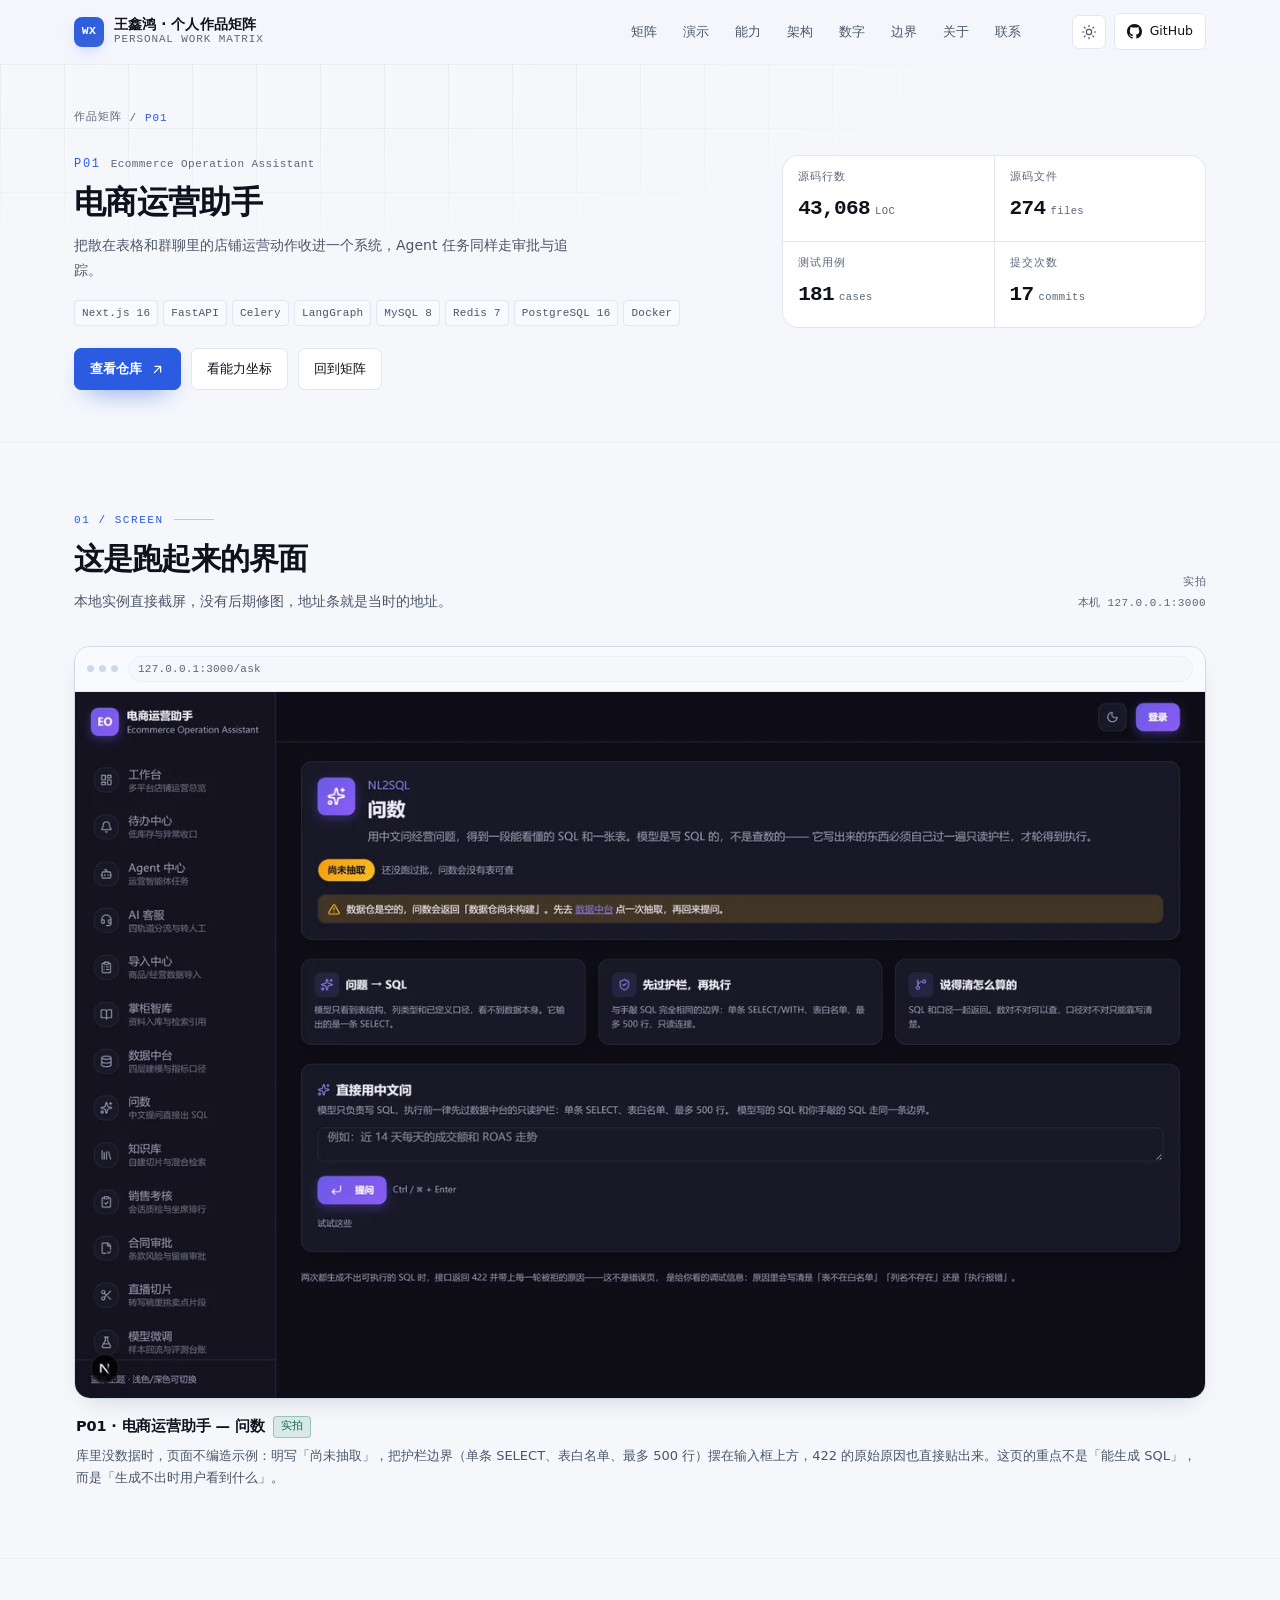
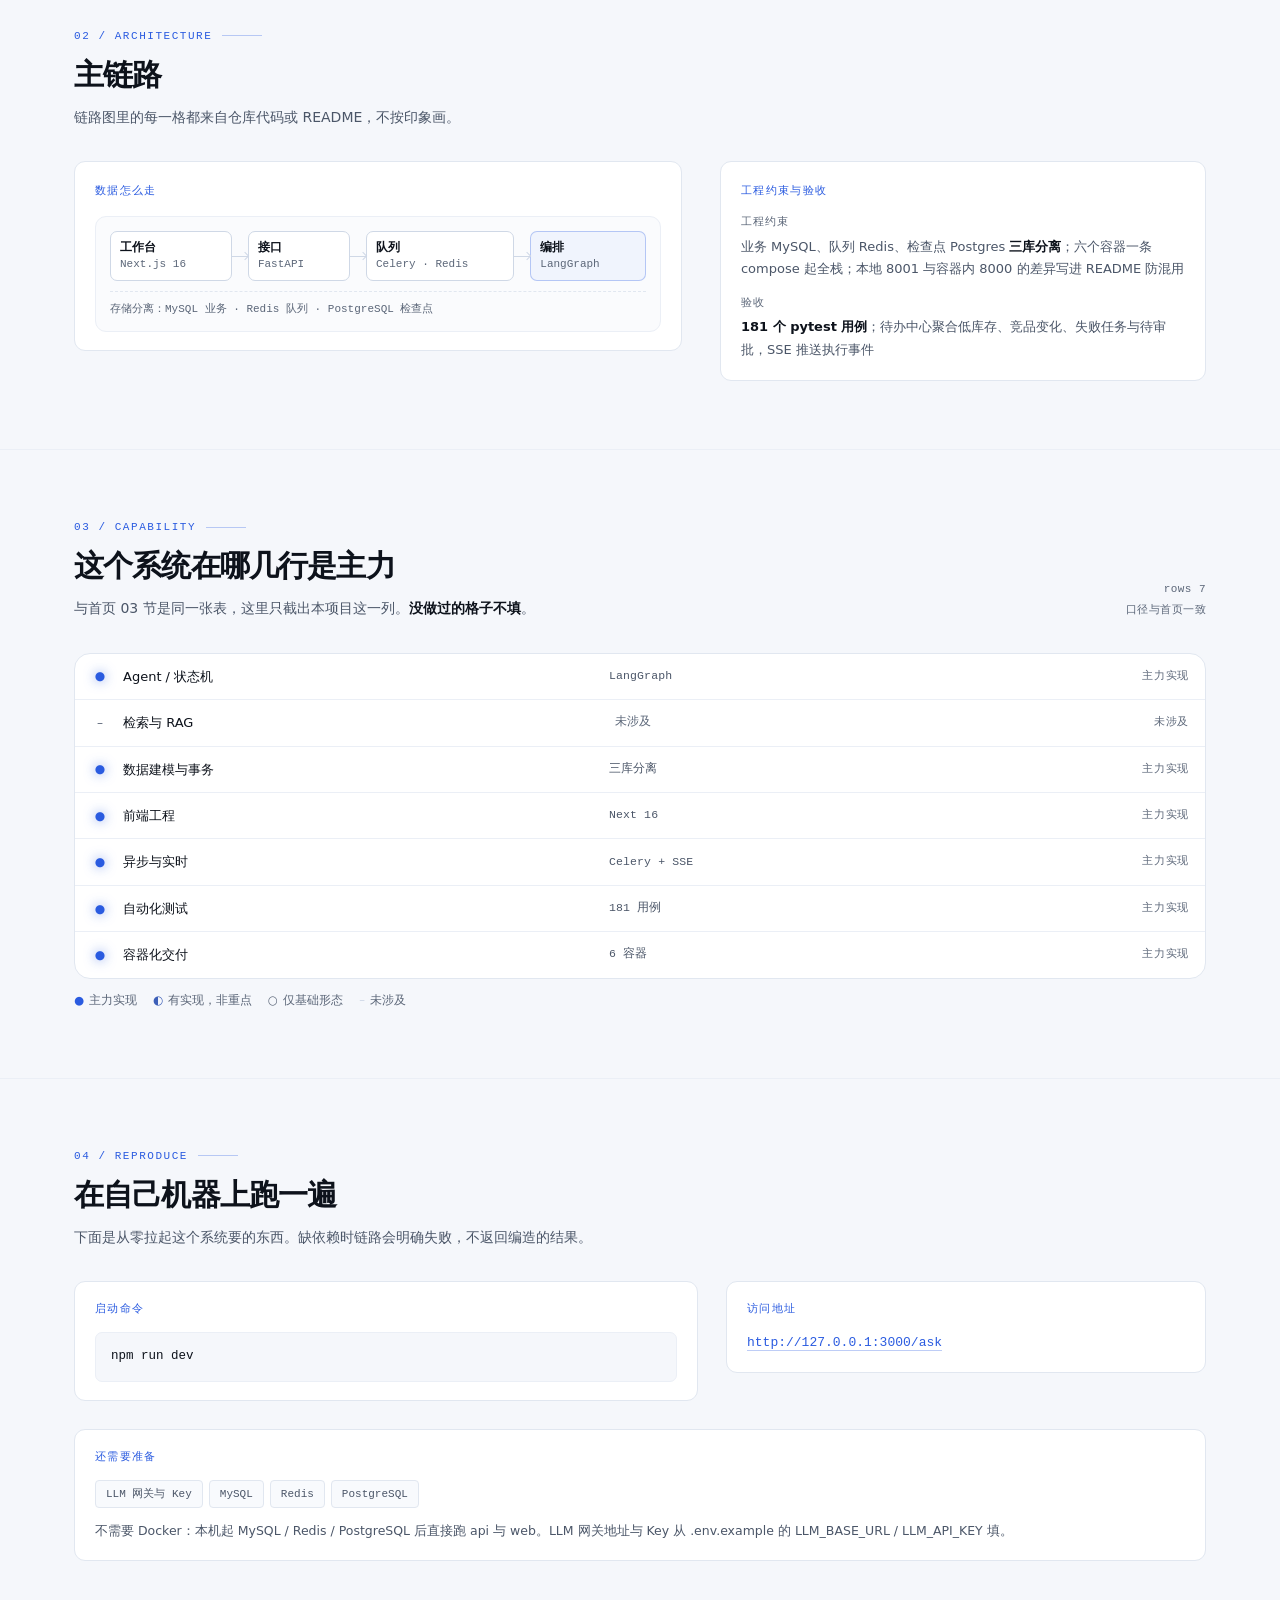
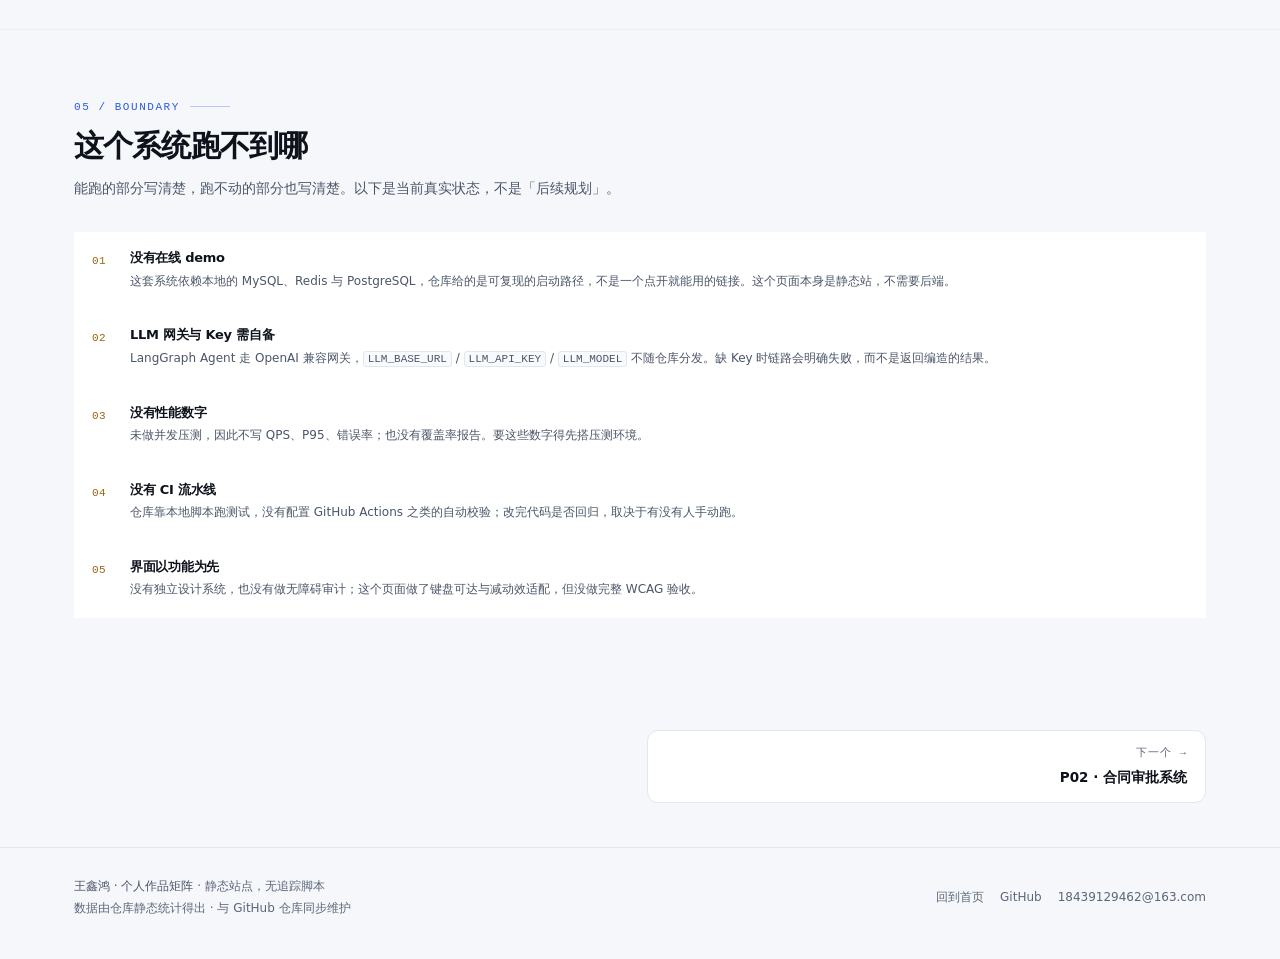
==== projects/p01.html @ 4a3cb0ed "feat: 新增四个项目详情页，首页项目卡可跳转 用户要求「跳转到项目展示页」——指向独立的新页面，不是页内锚点。 每个系统现在有一个可单独分享的详情页。  新增 projects/p01.html " ====
<!DOCTYPE html>
<html lang="zh-CN" data-theme="dark">
<head>
<meta charset="UTF-8">
<meta name="viewport" content="width=device-width, initial-scale=1.0">
<title>P01 · 电商运营助手 | 王鑫鸿 · 个人作品矩阵</title>
<meta name="description" content="电商运营助手（Ecommerce Operation Assistant）：店铺运营的动作散在表格和群里：库存、竞品、素材、投放各一套口径。这个工作台把它们收进一个系统，Agent 任务也要走审批和追踪。 43,068 行源码、181 个 pytest 用例。附架构链路、工程约束、已知边界与本地复现步骤。">
<meta name="author" content="王鑫鸿">
<meta name="theme-color" content="#07090E">
<meta property="og:type" content="article">
<meta property="og:site_name" content="王鑫鸿 · 个人作品矩阵">
<meta property="og:title" content="P01 · 电商运营助手 | 王鑫鸿 · 个人作品矩阵">
<meta property="og:description" content="把散在表格和群聊里的店铺运营动作收进一个系统，Agent 任务同样走审批与追踪。">
<meta property="og:url" content="https://xinhongwang138-hue.github.io/WangXinhong-Personal-Work-Matrix/projects/p01.html">
<meta property="og:image" content="https://xinhongwang138-hue.github.io/WangXinhong-Personal-Work-Matrix/assets/img/demo-p01.webp">
<meta name="twitter:card" content="summary_large_image">
<link rel="canonical" href="https://xinhongwang138-hue.github.io/WangXinhong-Personal-Work-Matrix/projects/p01.html">
<link rel="icon" href="../assets/img/favicon.svg" type="image/svg+xml">
<link rel="stylesheet" href="../assets/css/tokens.css">
<link rel="stylesheet" href="../assets/css/app.css">
<link rel="stylesheet" href="../assets/css/project.css">
<script>
  // 首屏前定主题，避免闪白；同时标记 JS 可用，供入场动效做渐进增强
  (function () {
    document.documentElement.classList.add("js");
    try {
      var saved = localStorage.getItem("wxh-theme");
      var mql = window.matchMedia("(prefers-color-scheme: light)");
      var theme = saved || (mql.matches ? "light" : "dark");
      document.documentElement.setAttribute("data-theme", theme);
    } catch (e) {}
  })();
</script>
</head>
<body class="pbody">
<a class="skip-link" href="#main">跳到主要内容</a>

<header class="nav" id="nav">
  <div class="wrap nav__inner">
    <a class="brand" href="../index.html" aria-label="王鑫鸿个人作品矩阵 · 回到首页">
      <span class="brand__mark" aria-hidden="true">WX</span>
      <span class="brand__text">
        <span class="brand__name">王鑫鸿 · 个人作品矩阵</span>
        <span class="brand__sub">Personal Work Matrix</span>
      </span>
    </a>

    <nav class="nav__links" aria-label="首页区块">
      <a class="nav__link" href="../index.html#matrix">矩阵</a>
      <a class="nav__link" href="../index.html#demo">演示</a>
      <a class="nav__link" href="../index.html#capability">能力</a>
      <a class="nav__link" href="../index.html#architecture">架构</a>
      <a class="nav__link" href="../index.html#evidence">数字</a>
      <a class="nav__link" href="../index.html#boundary">边界</a>
      <a class="nav__link" href="../index.html#about">关于</a>
      <a class="nav__link" href="../index.html#contact">联系</a>
    </nav>

    <div class="nav__actions">
      <button class="icon-btn nav__toggle" id="menu-toggle" aria-label="打开菜单" aria-expanded="false" aria-controls="menu">
        <svg viewBox="0 0 24 24" fill="none" stroke="currentColor" stroke-width="1.8" aria-hidden="true"><path d="M3 6h18M3 12h18M3 18h18" stroke-linecap="round"/></svg>
      </button>
      <button class="icon-btn" id="theme-toggle" aria-label="切换明暗主题" title="切换明暗主题">
        <svg class="icon-sun" viewBox="0 0 24 24" fill="none" stroke="currentColor" stroke-width="1.7" aria-hidden="true"><circle cx="12" cy="12" r="4"/><path d="M12 2v2m0 16v2M2 12h2m16 0h2M4.9 4.9l1.4 1.4m11.4 11.4 1.4 1.4M19.1 4.9l-1.4 1.4M6.3 17.7l-1.4 1.4" stroke-linecap="round"/></svg>
        <svg class="icon-moon" viewBox="0 0 24 24" fill="none" stroke="currentColor" stroke-width="1.7" aria-hidden="true"><path d="M20 14.5A8.5 8.5 0 1 1 9.5 4a6.8 6.8 0 0 0 10.5 10.5Z" stroke-linejoin="round"/></svg>
      </button>
      <a class="btn btn--sm" href="https://github.com/xinhongwang138-hue" target="_blank" rel="noopener">
        <svg viewBox="0 0 16 16" fill="currentColor" aria-hidden="true"><path d="M8 0C3.58 0 0 3.58 0 8c0 3.54 2.29 6.53 5.47 7.59.4.07.55-.17.55-.38 0-.19-.01-.82-.01-1.49-2.01.37-2.53-.49-2.69-.94-.09-.23-.48-.94-.82-1.13-.28-.15-.68-.52-.01-.53.63-.01 1.08.58 1.23.82.72 1.21 1.87.87 2.33.66.07-.52.28-.87.51-1.07-1.78-.2-3.64-.89-3.64-3.95 0-.87.31-1.59.82-2.15-.08-.2-.36-1.02.08-2.12 0 0 .67-.21 2.2.82.64-.18 1.32-.27 2-.27.68 0 1.36.09 2 .27 1.53-1.04 2.2-.82 2.2-.82.44 1.1.16 1.92.08 2.12.51.56.82 1.27.82 2.15 0 3.07-1.87 3.75-3.65 3.95.29.25.54.73.54 1.48 0 1.07-.01 1.93-.01 2.2 0 .21.15.46.55.38A8.01 8.01 0 0 0 16 8c0-4.42-3.58-8-8-8Z"/></svg>
        <span>GitHub</span>
      </a>
    </div>
  </div>
</header>

<div class="menu" id="menu">
  <a href="../index.html#matrix">01 · 作品矩阵</a>
  <a href="../index.html#demo">02 · 界面演示</a>
  <a href="../index.html#capability">03 · 能力矩阵</a>
  <a href="../index.html#architecture">04 · 架构主线</a>
  <a href="../index.html#evidence">05 · 可复核的数字</a>
  <a href="../index.html#boundary">06 · 已知边界</a>
  <a href="../index.html#about">07 · 关于</a>
</div>

<main id="main">

  <!-- ============ 项目头 ============ -->
  <section class="phero">
    <div class="wrap">
      <nav class="pcrumb reveal" aria-label="面包屑">
        <a href="../index.html">作品矩阵</a>
        <span aria-hidden="true">/</span>
        <span aria-current="page">P01</span>
      </nav>

      <div class="phero__grid">
        <div class="phero__main reveal">
          <div class="phero__id">
            <span class="phero__no">P01</span>
            <span class="phero__en">Ecommerce Operation Assistant</span>
          </div>
          <h1>电商运营助手</h1>
          <p class="phero__lead">把散在表格和群聊里的店铺运营动作收进一个系统，Agent 任务同样走审批与追踪。</p>
          <div class="phero__tags">
          <span class="tag">Next.js 16</span>
          <span class="tag">FastAPI</span>
          <span class="tag">Celery</span>
          <span class="tag">LangGraph</span>
          <span class="tag">MySQL 8</span>
          <span class="tag">Redis 7</span>
          <span class="tag">PostgreSQL 16</span>
          <span class="tag">Docker</span>
          </div>
          <div class="phero__actions">
            <a class="btn btn--primary" href="https://github.com/xinhongwang138-hue/ecommerce-operation-assistant" target="_blank" rel="noopener">
              查看仓库
              <svg viewBox="0 0 24 24" fill="none" stroke="currentColor" stroke-width="2" aria-hidden="true"><path d="M7 17 17 7M8 7h9v9" stroke-linecap="round" stroke-linejoin="round"/></svg>
            </a>
            <a class="btn" href="#pcap">看能力坐标</a>
            <a class="btn" href="../index.html#matrix">回到矩阵</a>
          </div>
        </div>

        <dl class="pmeta reveal">
          <div class="pmeta__item">
            <dt>源码行数</dt>
            <dd><span class="pmeta__num">43,068</span><span class="pmeta__unit">LOC</span></dd>
          </div>
          <div class="pmeta__item">
            <dt>源码文件</dt>
            <dd><span class="pmeta__num">274</span><span class="pmeta__unit">files</span></dd>
          </div>
          <div class="pmeta__item">
            <dt>测试用例</dt>
            <dd><span class="pmeta__num">181</span><span class="pmeta__unit">cases</span></dd>
          </div>
          <div class="pmeta__item">
            <dt>提交次数</dt>
            <dd><span class="pmeta__num">17</span><span class="pmeta__unit">commits</span></dd>
          </div>
        </dl>
      </div>
    </div>
  </section>

  <!-- ============ 界面实拍 ============ -->
  <section class="section psection" id="pshot">
    <div class="wrap">
      <div class="sec-head reveal">
        <div class="sec-head__main">
          <div class="sec-kicker">01 / Screen</div>
          <h2>这是跑起来的界面</h2>
          <p>本地实例直接截屏，没有后期修图，地址条就是当时的地址。</p>
        </div>
        <div class="sec-head__aside">
          实拍<br>
          本机 127.0.0.1:3000
        </div>
      </div>

      <figure class="shot shot--full reveal">
        <div class="shot__screen">
          <div class="shot__chrome" aria-hidden="true">
            <span class="shot__dots"><i></i><i></i><i></i></span>
            <span class="shot__addr">127.0.0.1:3000/ask</span>
          </div>
          <div class="shot__canvas">
            <img src="../assets/img/demo-p01.webp" width="1280" height="800" loading="lazy" decoding="async"
                 alt="电商运营助手「问数」页面：顶部标着数据尚未抽取，中部三张卡片分别说明问题到 SQL 的映射、先过护栏再执行、口径可复核，底部是中文提问输入框与提问按钮">
          </div>
        </div>
        <figcaption class="shot__cap">
          <div class="shot__head">
            <span class="shot__name">P01 · 电商运营助手 — 问数</span>
            <span class="shot__badge shot__badge--real">实拍</span>
          </div>
          <p class="shot__desc">库里没数据时，页面不编造示例：明写「尚未抽取」，把护栏边界（单条 SELECT、表白名单、最多 500 行）摆在输入框上方，422 的原始原因也直接贴出来。这页的重点不是「能生成 SQL」，而是「生成不出时用户看到什么」。</p>
        </figcaption>
      </figure>
    </div>
  </section>

  <!-- ============ 架构链路 ============ -->
  <section class="section psection" id="parch">
    <div class="wrap">
      <div class="sec-head reveal">
        <div class="sec-head__main">
          <div class="sec-kicker">02 / Architecture</div>
          <h2>主链路</h2>
          <p>链路图里的每一格都来自仓库代码或 README，不按印象画。</p>
        </div>
      </div>

      <div class="pgrid">
        <div class="reveal">
          <div class="pblock">
            <div class="pblock__label">数据怎么走</div>
<figure class="pipe" aria-label="P01 主链路：Next.js 16 工作台调用 FastAPI，任务进 Celery 与 Redis 队列，由 LangGraph Agent 执行，检查点写 PostgreSQL">
            <div class="pipe__line">
              <div class="pipe__lane">
                <span class="pipe__node"><b>工作台</b><i>Next.js 16</i></span>
                <span class="pipe__arrow" aria-hidden="true"></span>
                <span class="pipe__node"><b>接口</b><i>FastAPI</i></span>
                <span class="pipe__arrow" aria-hidden="true"></span>
                <span class="pipe__node"><b>队列</b><i>Celery · Redis</i></span>
                <span class="pipe__arrow" aria-hidden="true"></span>
                <span class="pipe__node pipe__node--key"><b>编排</b><i>LangGraph</i></span>
              </div>
            </div>
          <div class="pipe__note">存储分离：MySQL 业务 · Redis 队列 · PostgreSQL 检查点</div>
        </figure>
          </div>
        </div>

        <div class="reveal">
          <div class="pblock">
            <div class="pblock__label">工程约束与验收</div>
            <div class="pfacts">
          <div class="pfact">
            <span class="pfact__label">工程约束</span>
            <span class="pfact__text">业务 MySQL、队列 Redis、检查点 Postgres <b>三库分离</b>；六个容器一条 compose 起全栈；本地 8001 与容器内 8000 的差异写进 README 防混用</span>
          </div>
          <div class="pfact">
            <span class="pfact__label">验收</span>
            <span class="pfact__text"><b>181 个 pytest 用例</b>；待办中心聚合低库存、竞品变化、失败任务与待审批，SSE 推送执行事件</span>
          </div>
            </div>
          </div>
        </div>
      </div>
    </div>
  </section>

  <!-- ============ 能力坐标 ============ -->
  <section class="section psection" id="pcap">
    <div class="wrap">
      <div class="sec-head reveal">
        <div class="sec-head__main">
          <div class="sec-kicker">03 / Capability</div>
          <h2>这个系统在哪几行是主力</h2>
          <p>与首页 03 节是同一张表，这里只截出本项目这一列。<b>没做过的格子不填</b>。</p>
        </div>
        <div class="sec-head__aside">
          rows 7<br>
          口径与首页一致
        </div>
      </div>

      <div class="pcap reveal">
            <div class="pcap__row" data-level="core">
              <span class="pcap__dot" aria-hidden="true">●</span>
              <span class="pcap__dim">Agent / 状态机</span>
              <span class="pcap__note">LangGraph</span>
              <span class="pcap__lv">主力实现</span>
            </div>
            <div class="pcap__row" data-level="none">
              <span class="pcap__dot" aria-hidden="true">–</span>
              <span class="pcap__dim">检索与 RAG</span>
              <span class="pcap__note">未涉及</span>
              <span class="pcap__lv">未涉及</span>
            </div>
            <div class="pcap__row" data-level="core">
              <span class="pcap__dot" aria-hidden="true">●</span>
              <span class="pcap__dim">数据建模与事务</span>
              <span class="pcap__note">三库分离</span>
              <span class="pcap__lv">主力实现</span>
            </div>
            <div class="pcap__row" data-level="core">
              <span class="pcap__dot" aria-hidden="true">●</span>
              <span class="pcap__dim">前端工程</span>
              <span class="pcap__note">Next 16</span>
              <span class="pcap__lv">主力实现</span>
            </div>
            <div class="pcap__row" data-level="core">
              <span class="pcap__dot" aria-hidden="true">●</span>
              <span class="pcap__dim">异步与实时</span>
              <span class="pcap__note">Celery + SSE</span>
              <span class="pcap__lv">主力实现</span>
            </div>
            <div class="pcap__row" data-level="core">
              <span class="pcap__dot" aria-hidden="true">●</span>
              <span class="pcap__dim">自动化测试</span>
              <span class="pcap__note">181 用例</span>
              <span class="pcap__lv">主力实现</span>
            </div>
            <div class="pcap__row" data-level="core">
              <span class="pcap__dot" aria-hidden="true">●</span>
              <span class="pcap__dim">容器化交付</span>
              <span class="pcap__note">6 容器</span>
              <span class="pcap__lv">主力实现</span>
            </div>
      </div>
      <p class="pcap__legend">
        <span><i style="color:var(--brand)">●</i>主力实现</span>
        <span><i style="color:color-mix(in srgb, var(--brand) 62%, var(--ink3))">◐</i>有实现，非重点</span>
        <span><i style="color:var(--ink3)">○</i>仅基础形态</span>
        <span><i style="color:var(--line-strong)">–</i>未涉及</span>
      </p>
    </div>
  </section>

  <!-- ============ 本地复现 ============ -->
  <section class="section psection" id="prepro">
    <div class="wrap">
      <div class="sec-head reveal">
        <div class="sec-head__main">
          <div class="sec-kicker">04 / Reproduce</div>
          <h2>在自己机器上跑一遍</h2>
          <p>下面是从零拉起这个系统要的东西。缺依赖时链路会明确失败，不返回编造的结果。</p>
        </div>
      </div>

      <div class="prepro reveal">
        <div class="prepro__block">
          <div class="pblock__label">启动命令</div>
          <pre class="prepro__code"><code>npm run dev</code></pre>
        </div>
        <div class="prepro__block">
          <div class="pblock__label">访问地址</div>
          <p class="prepro__url"><a href="http://127.0.0.1:3000/ask">http://127.0.0.1:3000/ask</a></p>
        </div>
        <div class="prepro__block prepro__block--wide">
          <div class="pblock__label">还需要准备</div>
          <ul class="prepro__needs">
            <li>LLM 网关与 Key</li>
            <li>MySQL</li>
            <li>Redis</li>
            <li>PostgreSQL</li>
          </ul>
          <p class="prepro__note">不需要 Docker：本机起 MySQL / Redis / PostgreSQL 后直接跑 api 与 web。LLM 网关地址与 Key 从 .env.example 的 LLM_BASE_URL / LLM_API_KEY 填。</p>
        </div>
      </div>
    </div>
  </section>

  <!-- ============ 已知边界 ============ -->
  <section class="section psection" id="pbound">
    <div class="wrap">
      <div class="sec-head reveal">
        <div class="sec-head__main">
          <div class="sec-kicker">05 / Boundary</div>
          <h2>这个系统跑不到哪</h2>
          <p>能跑的部分写清楚，跑不动的部分也写清楚。以下是当前真实状态，不是「后续规划」。</p>
        </div>
      </div>

      <div class="pbounds reveal">
        <div class="bound">
          <div class="bound__n">01</div>
          <div>
            <h3>没有在线 demo</h3>
            <p>这套系统依赖本地的 MySQL、Redis 与 PostgreSQL，仓库给的是可复现的启动路径，不是一个点开就能用的链接。这个页面本身是静态站，不需要后端。</p>
          </div>
        </div>
        <div class="bound">
          <div class="bound__n">02</div>
          <div>
            <h3>LLM 网关与 Key 需自备</h3>
            <p>LangGraph Agent 走 OpenAI 兼容网关，<code>LLM_BASE_URL</code> / <code>LLM_API_KEY</code> / <code>LLM_MODEL</code> 不随仓库分发。缺 Key 时链路会明确失败，而不是返回编造的结果。</p>
          </div>
        </div>
        <div class="bound">
          <div class="bound__n">03</div>
          <div>
            <h3>没有性能数字</h3>
            <p>未做并发压测，因此不写 QPS、P95、错误率；也没有覆盖率报告。要这些数字得先搭压测环境。</p>
          </div>
        </div>
        <div class="bound">
          <div class="bound__n">04</div>
          <div>
            <h3>没有 CI 流水线</h3>
            <p>仓库靠本地脚本跑测试，没有配置 GitHub Actions 之类的自动校验；改完代码是否回归，取决于有没有人手动跑。</p>
          </div>
        </div>
        <div class="bound">
          <div class="bound__n">05</div>
          <div>
            <h3>界面以功能为先</h3>
            <p>没有独立设计系统，也没有做无障碍审计；这个页面做了键盘可达与减动效适配，但没做完整 WCAG 验收。</p>
          </div>
        </div>
      </div>
    </div>
  </section>

  <!-- ============ 上下项目 ============ -->
  <section class="section section--flush pnav-sec">
    <div class="wrap">
      <nav class="pnav reveal" aria-label="项目导航">
<span class="pnav__link pnav__link--empty"></span>
<a class="pnav__link pnav__link--next" href="../projects/p02.html"><span class="pnav__dir">下一个 →</span><span class="pnav__name">P02 · 合同审批系统</span></a>
      </nav>
    </div>
  </section>

</main>

<!-- ============ 页脚 ============ -->
<footer class="foot">
  <div class="wrap foot__inner">
    <div class="foot__left">
      <b>王鑫鸿 · 个人作品矩阵</b> · 静态站点，无追踪脚本<br>
      数据由仓库静态统计得出 · 与 GitHub 仓库同步维护
    </div>
    <div class="foot__links">
      <a href="../index.html">回到首页</a>
      <a href="https://github.com/xinhongwang138-hue" target="_blank" rel="noopener">GitHub</a>
      <a href="mailto:18439129462@163.com">18439129462@163.com</a>
    </div>
  </div>
</footer>

<script src="../assets/js/app.js" defer></script>
</body>
</html>
---- assets/css/tokens.css ----
/* ═══════════════════════════════════════════════════════════
   王鑫鸿个人作品矩阵 · 设计令牌
   全局唯一真源：颜色 / 字体 / 间距 / 圆角 / 阴影 / 动效
   默认深色（data-theme="dark"），可切换浅色（data-theme="light"）
   ═══════════════════════════════════════════════════════════ */

:root,
html[data-theme="dark"] {
  color-scheme: dark;

  /* —— 底色与层次 —— */
  --bg: #07090E;
  --bg-elev: #0A0D14;
  --surface: #0F131C;
  --surface-2: #141926;
  --surface-3: #1A2130;

  /* —— 描边 —— */
  --line: #1F2735;
  --line-soft: #161C27;
  --line-strong: #2B3648;

  /* —— 文本 —— */
  --ink1: #E9EEF7;
  --ink2: #9CA8BA;
  --ink3: #7C8A9E;

  /* —— 强调色：只保留一个主色 —— */
  --brand: #5B8CFF;
  --brand-hover: #7BA3FF;
  --brand-soft: rgba(91, 140, 255, 0.12);
  --brand-line: rgba(91, 140, 255, 0.38);
  --on-brand: #060A12;

  /* —— 语义色 —— */
  --cyan: #35D6E8;
  --ok: #45D6A0;
  --warn: #E9B45A;
  --danger: #F07A6A;

  /* —— 阴影与光晕 —— */
  --shadow-sm: 0 1px 2px rgba(0, 0, 0, 0.5);
  --shadow: 0 10px 30px -12px rgba(0, 0, 0, 0.7);
  --shadow-lg: 0 30px 80px -30px rgba(0, 0, 0, 0.9);
  --glow: 0 0 0 1px var(--brand-line), 0 18px 50px -24px rgba(91, 140, 255, 0.55);

  /* —— 网格背景线 —— */
  --grid-line: rgba(255, 255, 255, 0.035);
  --hero-glow-1: rgba(91, 140, 255, 0.16);
  --hero-glow-2: rgba(53, 214, 232, 0.07);
}

html[data-theme="light"] {
  color-scheme: light;

  --bg: #F5F7FB;
  --bg-elev: #EDF1F7;
  --surface: #FFFFFF;
  --surface-2: #F8FAFD;
  --surface-3: #EEF2F9;

  --line: #E1E7F0;
  --line-soft: #EBEFF6;
  --line-strong: #CFD8E6;

  --ink1: #0D121B;
  --ink2: #4B5668;
  --ink3: #5B6678;

  --brand: #2A5BE0;
  --brand-hover: #1E4AC4;
  --brand-soft: rgba(42, 91, 224, 0.09);
  --brand-line: rgba(42, 91, 224, 0.3);
  --on-brand: #FFFFFF;

  --cyan: #0E93A8;
  --ok: #12855C;
  --warn: #9A6412;
  --danger: #C0392B;

  --shadow-sm: 0 1px 2px rgba(16, 24, 40, 0.06);
  --shadow: 0 10px 28px -14px rgba(16, 24, 40, 0.22);
  --shadow-lg: 0 30px 70px -34px rgba(16, 24, 40, 0.3);
  --glow: 0 0 0 1px var(--brand-line), 0 18px 40px -26px rgba(42, 91, 224, 0.45);

  --grid-line: rgba(13, 18, 27, 0.045);
  --hero-glow-1: rgba(42, 91, 224, 0.1);
  --hero-glow-2: rgba(14, 147, 168, 0.06);
}

:root {
  /* —— 字体 —— */
  --font-sans: "Inter", "PingFang SC", "HarmonyOS Sans SC", "Microsoft YaHei",
    system-ui, -apple-system, "Segoe UI", sans-serif;
  --font-mono: "JetBrains Mono", "Cascadia Code", "SFMono-Regular", Consolas,
    "Liberation Mono", monospace;

  --fs-xs: 11px;
  --fs-sm: 12.5px;
  --fs-base: 14px;
  --fs-md: 16px;
  --fs-lg: 19px;
  --fs-xl: 24px;
  --fs-2xl: 32px;
  --fs-3xl: clamp(30px, 4.2vw, 52px);
  --lh: 1.65;

  /* —— 间距（4pt 栅格）—— */
  --sp-1: 4px;
  --sp-2: 8px;
  --sp-3: 12px;
  --sp-4: 16px;
  --sp-5: 20px;
  --sp-6: 24px;
  --sp-7: 32px;
  --sp-8: 40px;
  --sp-9: 56px;
  --sp-10: 80px;
  --sp-11: 112px;

  /* —— 圆角 —— */
  --r-xs: 4px;
  --r-sm: 7px;
  --r: 11px;
  --r-lg: 16px;
  --r-xl: 22px;
  --r-pill: 999px;

  /* —— 布局 —— */
  --container: 1180px;
  --gutter: 24px;
  --nav-h: 64px;

  /* —— 动效 —— */
  --dur: 200ms;
  --dur-mid: 320ms;
  --ease: cubic-bezier(0.22, 0.61, 0.36, 1);
  --ease-out: cubic-bezier(0.16, 1, 0.3, 1);
}
---- assets/css/app.css ----
/* ═══════════════════════════════════════════════════════════
   王鑫鸿个人作品矩阵 · 页面样式
   依赖 tokens.css；布局为单页滚动，无构建步骤。
   ═══════════════════════════════════════════════════════════ */

/* ---------- 1. Reset ---------- */
*,
*::before,
*::after {
  box-sizing: border-box;
}

html {
  -webkit-text-size-adjust: 100%;
  scroll-behavior: smooth;
}

body,
h1,
h2,
h3,
h4,
p,
ul,
ol,
dl,
dd,
figure {
  margin: 0;
}

ul,
ol {
  padding: 0;
  list-style: none;
}

img,
svg {
  display: block;
  max-width: 100%;
}

a {
  color: inherit;
  text-decoration: none;
}

button {
  font: inherit;
  color: inherit;
  background: none;
  border: 0;
  cursor: pointer;
}

::selection {
  background: var(--brand);
  color: var(--on-brand);
}

/* ---------- 2. 基础排版 ---------- */
body {
  min-height: 100vh;
  background: var(--bg);
  color: var(--ink1);
  font-family: var(--font-sans);
  font-size: var(--fs-base);
  line-height: var(--lh);
  -webkit-font-smoothing: antialiased;
  text-rendering: optimizeLegibility;
  overflow-x: hidden;
}

h1,
h2,
h3 {
  line-height: 1.2;
  letter-spacing: -0.02em;
  font-weight: 620;
}

code,
.mono {
  font-family: var(--font-mono);
  font-variant-ligatures: none;
}

/* 千分位逗号：等宽字体里逗号独占一个全角槽位（左右各留一段空白），
   数字串看起来像多打了空格。实测把逗号换成比例字体后，
   逗号两侧墨迹间隙从 15/20px 收到 4/10px，与 Arial 正文的排版节奏一致。

   字体选择：Helvetica 与 Arial 的逗号 advance 同为 278/1000 em，
   Liberation Sans 与 Arial 度量兼容 —— Windows / macOS / Linux 上
   逗号宽度几乎一致，不会因为回退到某款字体又变回等宽观感。
   数字本身仍是等宽字体，列对齐不受影响。 */
.num-sep {
  font-family: "Helvetica Neue", Helvetica, Arial, "Liberation Sans", sans-serif;
  font-weight: inherit;
  letter-spacing: 0;
}

p code,
li code,
td code,
.fact__text code,
.ev__desc code,
.callout code {
  padding: 1px 5px;
  border: 1px solid var(--line);
  border-radius: var(--r-xs);
  background: var(--surface-2);
  color: var(--ink2);
  font-size: 0.92em;
  white-space: nowrap;
}

:where(a, button, [tabindex]):focus-visible {
  outline: 2px solid var(--brand);
  outline-offset: 3px;
  border-radius: var(--r-xs);
}

.skip-link {
  position: absolute;
  left: 16px;
  top: -60px;
  z-index: 200;
  padding: 10px 16px;
  border-radius: var(--r-sm);
  background: var(--brand);
  color: var(--on-brand);
  font-size: var(--fs-sm);
  transition: top var(--dur) var(--ease);
}

.skip-link:focus {
  top: 12px;
}

.wrap {
  width: 100%;
  max-width: var(--container);
  margin-inline: auto;
  padding-inline: var(--gutter);
}

/* ---------- 3. 顶部导航 ---------- */
.nav {
  position: sticky;
  top: 0;
  z-index: 60;
  height: var(--nav-h);
  display: flex;
  align-items: center;
  border-bottom: 1px solid transparent;
  background: color-mix(in srgb, var(--bg) 78%, transparent);
  backdrop-filter: blur(14px) saturate(140%);
  transition: border-color var(--dur) var(--ease),
    background var(--dur) var(--ease);
}

.nav.is-stuck {
  border-bottom-color: var(--line);
  background: color-mix(in srgb, var(--bg) 92%, transparent);
}

.nav__inner {
  display: flex;
  align-items: center;
  gap: var(--sp-6);
  width: 100%;
}

.brand {
  display: flex;
  align-items: center;
  gap: 10px;
  min-width: 0;
}

.brand__mark {
  display: grid;
  place-items: center;
  width: 30px;
  height: 30px;
  border-radius: 8px;
  background: linear-gradient(150deg, var(--brand), #3A63D8);
  color: #fff;
  font-family: var(--font-mono);
  font-size: 11.5px;
  font-weight: 700;
  letter-spacing: 0.02em;
  box-shadow: 0 6px 18px -8px rgba(91, 140, 255, 0.9);
  flex-shrink: 0;
}

.brand__text {
  display: flex;
  flex-direction: column;
  line-height: 1.15;
  min-width: 0;
}

.brand__name {
  font-size: 13.5px;
  font-weight: 600;
  letter-spacing: 0.01em;
  white-space: nowrap;
}

.brand__sub {
  font-family: var(--font-mono);
  font-size: 11px;
  color: var(--ink3);
  letter-spacing: 0.08em;
  text-transform: uppercase;
  white-space: nowrap;
}

.nav__links {
  display: flex;
  align-items: center;
  gap: 4px;
  margin-left: auto;
}

.nav__link {
  position: relative;
  padding: 7px 11px;
  border-radius: var(--r-sm);
  font-size: 13px;
  color: var(--ink2);
  transition: color var(--dur) var(--ease), background var(--dur) var(--ease);
}

.nav__link:hover {
  color: var(--ink1);
  background: var(--surface-2);
}

.nav__link.is-active {
  color: var(--ink1);
}

.nav__link.is-active::after {
  content: "";
  position: absolute;
  left: 11px;
  right: 11px;
  bottom: 1px;
  height: 2px;
  border-radius: 2px;
  background: var(--brand);
}

.nav__actions {
  display: flex;
  align-items: center;
  gap: 8px;
  margin-left: var(--sp-4);
}

.icon-btn {
  display: grid;
  place-items: center;
  width: 34px;
  height: 34px;
  border: 1px solid var(--line);
  border-radius: var(--r-sm);
  color: var(--ink2);
  background: var(--surface);
  transition: color var(--dur) var(--ease), border-color var(--dur) var(--ease),
    transform var(--dur) var(--ease);
}

.icon-btn:hover {
  color: var(--ink1);
  border-color: var(--line-strong);
}

.icon-btn:active {
  transform: scale(0.95);
}

.icon-btn svg {
  width: 16px;
  height: 16px;
}

.icon-btn .icon-moon {
  display: none;
}

html[data-theme="dark"] .icon-btn .icon-sun {
  display: none;
}

html[data-theme="dark"] .icon-btn .icon-moon {
  display: block;
}

.btn {
  display: inline-flex;
  align-items: center;
  gap: 8px;
  padding: 9px 15px;
  border: 1px solid var(--line);
  border-radius: var(--r-sm);
  background: var(--surface);
  color: var(--ink1);
  font-size: 13px;
  font-weight: 500;
  white-space: nowrap;
  transition: transform var(--dur) var(--ease), border-color var(--dur) var(--ease),
    background var(--dur) var(--ease), box-shadow var(--dur) var(--ease);
}

.btn:hover {
  border-color: var(--line-strong);
  background: var(--surface-2);
}

.btn:active {
  transform: translateY(1px);
}

.btn svg {
  width: 15px;
  height: 15px;
  flex-shrink: 0;
}

.btn--primary {
  background: var(--brand);
  border-color: var(--brand);
  color: var(--on-brand);
  font-weight: 600;
  box-shadow: 0 10px 28px -14px var(--brand);
}

.btn--primary:hover {
  background: var(--brand-hover);
  border-color: var(--brand-hover);
}

.btn--ghost {
  background: transparent;
}

.btn--sm {
  padding: 7px 12px;
  font-size: 12.5px;
}

.nav__toggle {
  display: none;
}

/* ---------- 4. 首屏 ---------- */
.hero {
  position: relative;
  padding: clamp(48px, 7vw, 88px) 0 clamp(40px, 5vw, 64px);
  overflow: hidden;
}

.hero::before {
  content: "";
  position: absolute;
  inset: 0;
  background-image: linear-gradient(var(--grid-line) 1px, transparent 1px),
    linear-gradient(90deg, var(--grid-line) 1px, transparent 1px);
  background-size: 64px 64px;
  mask-image: radial-gradient(ellipse 90% 70% at 50% 0%, #000 30%, transparent 78%);
  -webkit-mask-image: radial-gradient(
    ellipse 90% 70% at 50% 0%,
    #000 30%,
    transparent 78%
  );
  pointer-events: none;
}

.hero::after {
  content: "";
  position: absolute;
  inset: -20% -10% auto -10%;
  height: 80%;
  background: radial-gradient(
      ellipse 40% 55% at 18% 30%,
      var(--hero-glow-1),
      transparent 70%
    ),
    radial-gradient(ellipse 35% 50% at 78% 20%, var(--hero-glow-2), transparent 70%);
  pointer-events: none;
}

.hero__grid {
  position: relative;
  z-index: 1;
  display: grid;
  grid-template-columns: minmax(0, 1.15fr) minmax(0, 0.85fr);
  gap: clamp(28px, 4.5vw, 56px);
  align-items: center;
}

.eyebrow {
  display: inline-flex;
  align-items: center;
  gap: 9px;
  padding: 5px 11px 5px 9px;
  border: 1px solid var(--line);
  border-radius: var(--r-pill);
  background: color-mix(in srgb, var(--surface) 70%, transparent);
  font-family: var(--font-mono);
  font-size: 11px;
  letter-spacing: 0.09em;
  text-transform: uppercase;
  color: var(--ink2);
}

.eyebrow__dot {
  width: 6px;
  height: 6px;
  border-radius: 50%;
  background: var(--ok);
  box-shadow: 0 0 0 3px color-mix(in srgb, var(--ok) 18%, transparent);
  animation: pulse 2.6s var(--ease) infinite;
}

.hero h1 {
  margin: var(--sp-6) 0 var(--sp-5);
  font-size: var(--fs-3xl);
  font-weight: 640;
  letter-spacing: -0.035em;
  line-height: 1.14;
}

.hero h1 .accent {
  color: var(--brand);
  background: linear-gradient(
    180deg,
    transparent 68%,
    color-mix(in srgb, var(--brand) 16%, transparent) 68%,
    color-mix(in srgb, var(--brand) 16%, transparent) 94%,
    transparent 94%
  );
}

.hero__lead {
  max-width: 40em;
  font-size: var(--fs-md);
  color: var(--ink2);
  line-height: 1.75;
}

.hero__lead strong {
  color: var(--ink1);
  font-weight: 600;
}

.hero__note {
  margin-top: var(--sp-3);
  font-size: 13px;
  color: var(--ink3);
}

.hero__ctas {
  display: flex;
  flex-wrap: wrap;
  gap: 10px;
  margin-top: var(--sp-7);
}

.hero__stats {
  display: grid;
  grid-template-columns: repeat(4, minmax(0, 1fr));
  gap: 1px;
  margin-top: var(--sp-8);
  padding-top: var(--sp-6);
  border-top: 1px solid var(--line);
}

.stat__num {
  font-family: var(--font-mono);
  font-size: clamp(20px, 2.2vw, 26px);
  font-weight: 600;
  letter-spacing: -0.03em;
  color: var(--ink1);
  font-variant-numeric: tabular-nums;
}

.stat__num em {
  font-style: normal;
  color: var(--brand);
  font-size: 0.62em;
  margin-left: 2px;
}

.stat__label {
  margin-top: 2px;
  font-size: 12px;
  color: var(--ink3);
}

/* ---------- 5. 首屏右侧矩阵面板 ---------- */
.panel {
  position: relative;
  display: flex;
  flex-direction: column;
  border: 1px solid var(--line);
  border-radius: var(--r-lg);
  background: linear-gradient(165deg, var(--surface-2), var(--surface));
  box-shadow: var(--shadow-lg);
  overflow: hidden;
}

.panel::before {
  content: "";
  position: absolute;
  inset: 0 0 auto 0;
  height: 1px;
  background: linear-gradient(
    90deg,
    transparent,
    var(--brand-line),
    transparent
  );
}

.panel__head {
  display: flex;
  align-items: center;
  justify-content: space-between;
  gap: 12px;
  padding: 14px 16px;
  border-bottom: 1px solid var(--line-soft);
}

.panel__title {
  display: flex;
  align-items: center;
  gap: 8px;
  font-family: var(--font-mono);
  font-size: 11px;
  letter-spacing: 0.12em;
  text-transform: uppercase;
  color: var(--ink2);
}

.panel__title i {
  width: 5px;
  height: 5px;
  border-radius: 50%;
  background: var(--brand);
}

.panel__meta {
  font-family: var(--font-mono);
  font-size: 11px;
  color: var(--ink3);
  letter-spacing: 0.06em;
}

.panel__rows {
  display: flex;
  flex-direction: column;
  flex: 1;
}

.mrow {
  display: grid;
  grid-template-columns: 30px minmax(0, 1fr);
  align-items: center;
  gap: 8px;
  padding: 14px 15px;
  border-bottom: 1px solid var(--line-soft);
  transition: background var(--dur) var(--ease);
}

.mrow:last-child {
  border-bottom: 0;
}

.mrow:hover {
  background: var(--surface-2);
}

.mrow:hover .mnode {
  border-color: var(--line-strong);
}

.mrow__id {
  font-family: var(--font-mono);
  font-size: 11.5px;
  letter-spacing: 0.08em;
  color: var(--brand);
}

.mrow__chain {
  display: flex;
  align-items: center;
  min-width: 0;
}

.mnode {
  flex: 0 1 auto;
  min-width: 0;
  padding: 5px 7px;
  border: 1px solid var(--line);
  border-radius: var(--r-xs);
  background: var(--surface);
  font-family: var(--font-mono);
  font-size: 11px;
  line-height: 1.3;
  color: var(--ink2);
  white-space: nowrap;
  overflow: hidden;
  text-overflow: ellipsis;
}

.mnode--key {
  border-color: var(--brand-line);
  background: var(--brand-soft);
  color: var(--ink1);
}

.mnode--store {
  border-style: dashed;
  color: var(--ink3);
}

.mnode--none {
  color: var(--ink3);
  opacity: 0.7;
}

/* 浅色下加大节点边界与底色对比，避免白底卡片里"飘"起来 */
html[data-theme="light"] .mnode {
  border-color: var(--line-strong);
  background: var(--surface-2);
}

html[data-theme="light"] .mnode--key {
  border-color: var(--brand-line);
  background: color-mix(in srgb, var(--brand) 10%, var(--surface));
  color: var(--brand);
}

html[data-theme="light"] .mnode--store {
  background: transparent;
}

.marrow {
  position: relative;
  flex: 0 0 14px;
  height: 1px;
  background: var(--line-strong);
}

.marrow::after {
  content: "";
  position: absolute;
  right: 0;
  top: -2.5px;
  width: 5px;
  height: 5px;
  border-top: 1px solid var(--line-strong);
  border-right: 1px solid var(--line-strong);
  transform: rotate(45deg);
}

.panel__foot {
  display: flex;
  align-items: center;
  justify-content: space-between;
  gap: 12px;
  padding: 12px 16px;
  border-top: 1px solid var(--line-soft);
  font-size: 12px;
  color: var(--ink3);
}

.panel__foot span {
  font-family: var(--font-mono);
  letter-spacing: 0.04em;
}

/* ---------- 6. 区块通用 ---------- */
.section {
  position: relative;
  padding: clamp(56px, 7vw, 96px) 0;
  border-top: 1px solid var(--line-soft);
  scroll-margin-top: calc(var(--nav-h) + 8px);
}

.section--flush {
  border-top: 0;
}

.sec-head {
  display: flex;
  align-items: flex-end;
  justify-content: space-between;
  gap: var(--sp-6);
  margin-bottom: var(--sp-7);
}

.sec-head__main {
  max-width: 46em;
}

.sec-kicker {
  display: flex;
  align-items: center;
  gap: 10px;
  font-family: var(--font-mono);
  font-size: 11px;
  letter-spacing: 0.14em;
  text-transform: uppercase;
  color: var(--brand);
}

.sec-kicker::after {
  content: "";
  width: 40px;
  height: 1px;
  background: var(--brand-line);
}

.sec-head h2 {
  margin: var(--sp-3) 0 var(--sp-3);
  font-size: clamp(22px, 2.6vw, 30px);
  letter-spacing: -0.028em;
}

.sec-head p {
  color: var(--ink2);
  font-size: 14px;
  line-height: 1.75;
}

.sec-head p b {
  color: var(--ink1);
  font-weight: 600;
}

.sec-head__aside {
  flex-shrink: 0;
  font-family: var(--font-mono);
  font-size: 11px;
  color: var(--ink3);
  text-align: right;
  line-height: 1.9;
  letter-spacing: 0.04em;
}

/* ---------- 7. 作品矩阵 ---------- */
.projects {
  display: grid;
  grid-template-columns: 1fr 1fr;
  gap: 18px;
}

.pcard {
  position: relative;
  display: flex;
  flex-direction: column;
  padding: 22px 22px 18px;
  border: 1px solid var(--line);
  border-radius: var(--r-lg);
  background: linear-gradient(168deg, var(--surface-2) 0%, var(--surface) 46%);
  transition: border-color var(--dur-mid) var(--ease),
    transform var(--dur-mid) var(--ease), box-shadow var(--dur-mid) var(--ease);
  overflow: hidden;
  scroll-margin-top: calc(var(--nav-h) + 24px);
}

.pcard::after {
  content: "";
  position: absolute;
  inset: 0 0 auto 0;
  height: 1px;
  background: linear-gradient(90deg, transparent, var(--brand-line), transparent);
  opacity: 0;
  transition: opacity var(--dur-mid) var(--ease);
}

.pcard:hover {
  border-color: color-mix(in srgb, var(--brand) 45%, var(--line));
  transform: translateY(-3px);
  box-shadow: var(--shadow);
}

.pcard:hover::after {
  opacity: 1;
}

.pcard__top {
  display: flex;
  align-items: center;
  justify-content: space-between;
  gap: 12px;
  margin-bottom: 14px;
}

.pcard__idx {
  display: inline-flex;
  align-items: center;
  gap: 8px;
  font-family: var(--font-mono);
  font-size: 11px;
  letter-spacing: 0.1em;
  color: var(--brand);
}

.pcard__idx::after {
  content: "";
  width: 18px;
  height: 1px;
  background: var(--brand-line);
}

.pcard__metric {
  font-family: var(--font-mono);
  font-size: 11px;
  color: var(--ink3);
  letter-spacing: 0.06em;
}

.pcard h3 {
  font-size: 22px;
  letter-spacing: -0.022em;
}

.pcard__en {
  margin-top: 4px;
  font-family: var(--font-mono);
  font-size: 11px;
  letter-spacing: 0.1em;
  text-transform: uppercase;
  color: var(--ink3);
}

.pcard__desc {
  margin-top: 12px;
  font-size: 13px;
  color: var(--ink2);
  line-height: 1.7;
}

/* ---------- 7.5 链路图 ---------- */
.pipe {
  margin-top: 16px;
  padding: 14px 14px 12px;
  border: 1px solid var(--line-soft);
  border-radius: var(--r);
  background: color-mix(in srgb, var(--surface-2) 68%, transparent);
}

.pipe__line {
  display: flex;
  align-items: stretch;
  gap: 10px;
}

.pipe__line + .pipe__line {
  margin-top: 8px;
}

.pipe__tag {
  display: flex;
  align-items: center;
  flex: 0 0 auto;
  font-family: var(--font-mono);
  font-size: 11px;
  letter-spacing: 0.06em;
  color: var(--ink3);
}

.pipe__lane {
  display: flex;
  flex: 1;
  flex-wrap: wrap;
  align-items: stretch;
  row-gap: 8px;
  min-width: 0;
}

.pipe__node {
  display: flex;
  flex: 1 1 auto;
  flex-direction: column;
  justify-content: center;
  gap: 1px;
  min-width: 84px;
  padding: 8px 9px;
  border: 1px solid var(--line);
  border-radius: var(--r-sm);
  background: var(--surface);
}

.pipe__node b {
  font-size: 12px;
  font-weight: 600;
  line-height: 1.3;
  color: var(--ink1);
  white-space: nowrap;
}

.pipe__node i {
  font-style: normal;
  font-family: var(--font-mono);
  font-size: 11px;
  line-height: 1.4;
  color: var(--ink3);
  white-space: nowrap;
}

.pipe__node--key {
  border-color: var(--brand-line);
  background: color-mix(in srgb, var(--brand) 7%, var(--surface));
}

/* 浅色下把非重点节点的描边加深一档，避免白卡里边界消失 */
html[data-theme="light"] .pipe__node:not(.pipe__node--key) {
  border-color: var(--line-strong);
}

.pipe__arrow {
  position: relative;
  flex: 0 0 16px;
  align-self: center;
  height: 1px;
  background: var(--line-strong);
}

.pipe__arrow::after {
  content: "";
  position: absolute;
  right: 0;
  top: -3px;
  width: 6px;
  height: 6px;
  border-top: 1px solid var(--line-strong);
  border-right: 1px solid var(--line-strong);
  transform: rotate(45deg);
}

.pipe__note {
  margin-top: 10px;
  padding-top: 9px;
  border-top: 1px dashed var(--line);
  font-family: var(--font-mono);
  font-size: 11px;
  line-height: 1.6;
  color: var(--ink3);
}

.facts {
  margin-top: 16px;
  display: grid;
  gap: 10px;
}

.fact {
  display: grid;
  grid-template-columns: 62px minmax(0, 1fr);
  gap: 10px;
  align-items: start;
}

.fact__label {
  padding-top: 1px;
  font-family: var(--font-mono);
  font-size: 11px;
  letter-spacing: 0.06em;
  color: var(--ink3);
  text-transform: uppercase;
  border-left: 2px solid var(--line-strong);
  padding-left: 7px;
}

.fact__text {
  font-size: 12.5px;
  color: var(--ink2);
  line-height: 1.65;
}

.fact__text b {
  color: var(--ink1);
  font-weight: 600;
}

.pcard__tags {
  display: flex;
  flex-wrap: wrap;
  gap: 5px;
  margin-top: 16px;
}

.tag {
  padding: 3px 7px;
  border: 1px solid var(--line);
  border-radius: var(--r-xs);
  background: var(--surface-2);
  font-family: var(--font-mono);
  font-size: 11px;
  color: var(--ink2);
  letter-spacing: 0.02em;
  white-space: nowrap;
}

.pcard__foot {
  display: flex;
  align-items: center;
  justify-content: space-between;
  gap: 12px;
  margin-top: auto;
  padding-top: 16px;
}

.pcard__stats {
  display: flex;
  gap: 14px;
  font-family: var(--font-mono);
  font-size: 11px;
  color: var(--ink3);
  letter-spacing: 0.02em;
}

.pcard__stats b {
  color: var(--ink1);
  font-weight: 600;
}

.pcard__links {
  display: flex;
  align-items: center;
  gap: 16px;
  flex-wrap: wrap;
}

.repo-link {
  display: inline-flex;
  align-items: center;
  gap: 6px;
  font-size: 12px;
  color: var(--ink3);
  white-space: nowrap;
  transition: color var(--dur) var(--ease);
}

.repo-link:hover {
  color: var(--brand-hover);
}

/* 「项目详情」是站内主路径，比外链更强调一档 */
.repo-link--primary {
  color: var(--brand);
  font-weight: 600;
}

.repo-link--primary svg {
  width: 13px;
  height: 13px;
  transition: transform var(--dur) var(--ease);
}

.repo-link--primary:hover svg {
  transform: translateX(2px);
}

.repo-link svg {
  width: 13px;
  height: 13px;
  transition: transform var(--dur) var(--ease);
}

.repo-link:hover svg {
  transform: translate(2px, -2px);
}

/* 卡内标注：无测试套件 */
.flag {
  display: inline-flex;
  margin-right: 6px;
  vertical-align: 1px;
  align-items: center;
  gap: 5px;
  padding: 2px 6px;
  border-radius: var(--r-xs);
  background: color-mix(in srgb, var(--warn) 12%, transparent);
  border: 1px solid color-mix(in srgb, var(--warn) 30%, transparent);
  color: var(--warn);
  font-size: 11px;
  font-family: var(--font-mono);
  letter-spacing: 0.02em;
}

/* ---------- 7.8 界面演示 ---------- */
.shots {
  display: grid;
  grid-template-columns: repeat(2, minmax(0, 1fr));
  gap: var(--sp-6) var(--sp-5);
}

.shot {
  margin: 0;
  min-width: 0;
  display: flex;
  flex-direction: column;
}

/* 浏览器外框。地址条本身就是"跑在本机"的证据，示意图形另有一套虚线样式 */
.shot__screen {
  position: relative;
  overflow: hidden;
  border: 1px solid var(--line-strong);
  border-radius: var(--r-lg);
  background: var(--surface);
  box-shadow: var(--shadow);
  transition: border-color 0.25s ease, box-shadow 0.25s ease;
}

.shot:hover .shot__screen {
  border-color: var(--brand-line);
  box-shadow: var(--glow);
}

.shot__chrome {
  display: flex;
  align-items: center;
  gap: 10px;
  padding: 9px 12px;
  border-bottom: 1px solid var(--line);
  background: var(--surface-2);
}

.shot__dots {
  display: flex;
  gap: 5px;
  flex-shrink: 0;
}

.shot__dots i {
  width: 7px;
  height: 7px;
  border-radius: 50%;
  background: var(--line-strong);
}

.shot__addr {
  flex: 1 1 auto;
  min-width: 0;
  padding: 3px 9px;
  border: 1px solid var(--line-soft);
  border-radius: 999px;
  background: var(--bg);
  color: var(--ink3);
  font-family: var(--font-mono);
  font-size: 11px;
  letter-spacing: 0.02em;
  white-space: nowrap;
  overflow: hidden;
  text-overflow: ellipsis;
}

.shot__canvas {
  position: relative;
  aspect-ratio: 16 / 10;
  background: var(--bg);
}

.shot__canvas img {
  display: block;
  width: 100%;
  height: 100%;
  object-fit: cover;
  object-position: top center;
}

/* 示意图标记：放在地址条里，不压在画面上 */

/* --- 图注 --- */
.shot__cap {
  padding: var(--sp-4) 2px 0;
}

.shot__head {
  display: flex;
  align-items: center;
  flex-wrap: wrap;
  gap: 8px;
  margin-bottom: 6px;
}

.shot__name {
  font-size: 14.5px;
  font-weight: 600;
  letter-spacing: -0.01em;
  color: var(--ink1);
}

.shot__badge {
  display: inline-flex;
  align-items: center;
  padding: 1px 7px;
  border: 1px solid transparent;
  border-radius: var(--r-xs);
  font-family: var(--font-mono);
  font-size: 10.5px;
  letter-spacing: 0.04em;
  white-space: nowrap;
}

.shot__badge--real {
  color: var(--ok);
  background: color-mix(in srgb, var(--ok) 12%, transparent);
  border-color: color-mix(in srgb, var(--ok) 34%, transparent);
}

/* 浅色主题下 --ok 压在自身淡底上只有 4.3:1，压深一点才够 AA */
html[data-theme="light"] .shot__badge--real {
  color: color-mix(in srgb, var(--ok) 80%, #000);
}

.shot__desc {
  font-size: 13px;
  line-height: 1.72;
  color: var(--ink2);
}

.shot__desc b {
  color: var(--ink1);
  font-weight: 600;
}

.shot__desc code {
  font-family: var(--font-mono);
  font-size: 0.94em;
  color: var(--ink1);
}

@media (max-width: 860px) {
  .shots {
    grid-template-columns: minmax(0, 1fr);
    gap: var(--sp-7);
  }
}

/* ---------- 8. 能力矩阵 ---------- */
.matrix {
  border: 1px solid var(--line);
  border-radius: var(--r-lg);
  background: var(--surface);
  overflow: hidden;
}

.matrix__head,
.matrix__row {
  display: grid;
  grid-template-columns: 190px repeat(4, minmax(0, 1fr));
  align-items: stretch;
}

.matrix__head {
  border-bottom: 1px solid var(--line);
  background: var(--surface-2);
}

.matrix__head > div {
  padding: 11px 14px;
  font-family: var(--font-mono);
  font-size: 11px;
  letter-spacing: 0.08em;
  text-transform: uppercase;
  color: var(--ink3);
}

.matrix__head > div:first-child {
  color: var(--ink2);
}

.matrix__head .mh {
  display: flex;
  flex-direction: column;
  gap: 1px;
}

.matrix__head .mh b {
  font-family: var(--font-sans);
  font-size: 12px;
  font-weight: 600;
  color: var(--ink1);
  letter-spacing: 0;
  text-transform: none;
}

.matrix__row {
  border-bottom: 1px solid var(--line-soft);
}

.matrix__row:last-child {
  border-bottom: 0;
}

.matrix__row:hover {
  background: color-mix(in srgb, var(--brand) 4%, transparent);
}

.mx-label {
  display: flex;
  flex-direction: column;
  gap: 1px;
  padding: 13px 14px;
  border-right: 1px solid var(--line-soft);
}

.mx-label b {
  font-size: 12.5px;
  font-weight: 600;
  color: var(--ink1);
}

.mx-label span {
  font-family: var(--font-mono);
  font-size: 11px;
  color: var(--ink3);
  letter-spacing: 0.04em;
}

.mx-cell {
  display: flex;
  align-items: center;
  gap: 8px;
  padding: 13px 14px;
  border-right: 1px solid var(--line-soft);
  font-size: 12px;
  color: var(--ink2);
  min-width: 0;
}

.mx-cell:last-child {
  border-right: 0;
}

.mx-cell .dot {
  display: grid;
  place-items: center;
  width: 16px;
  height: 16px;
  flex-shrink: 0;
  font-size: 11px;
  line-height: 1;
  color: var(--ink3);
}

.mx-cell .note {
  font-family: var(--font-mono);
  font-size: 11px;
  color: var(--ink3);
  letter-spacing: 0.01em;
  overflow: hidden;
  text-overflow: ellipsis;
  white-space: nowrap;
}

.mx-cell[data-level="core"] .dot {
  color: var(--brand);
  text-shadow: 0 0 12px color-mix(in srgb, var(--brand) 60%, transparent);
}

.mx-cell[data-level="core"] .note {
  color: var(--ink2);
}

.mx-cell[data-level="part"] .dot {
  color: color-mix(in srgb, var(--brand) 62%, var(--ink3));
}

.mx-cell[data-level="light"] .dot {
  color: var(--ink3);
}

.mx-cell[data-level="none"] .dot {
  color: var(--line-strong);
}

.mx-cell[data-level="none"] .note {
  color: var(--ink3);
  opacity: 0.55;
}

.matrix__legend {
  display: flex;
  flex-wrap: wrap;
  gap: 18px;
  margin-top: 14px;
  font-size: 12px;
  color: var(--ink3);
}

.matrix__legend span {
  display: inline-flex;
  align-items: center;
  gap: 6px;
}

.matrix__legend i {
  font-style: normal;
  font-size: 11px;
  line-height: 1;
}

/* ---------- 9. 架构主线 ---------- */
.arch {
  display: grid;
  gap: 10px;
}

.band {
  display: grid;
  grid-template-columns: 150px minmax(0, 1fr) auto;
  gap: 16px;
  align-items: center;
  padding: 16px 18px;
  border: 1px solid var(--line);
  border-radius: var(--r);
  background: var(--surface);
  transition: border-color var(--dur) var(--ease), background var(--dur) var(--ease);
}

.band:hover {
  border-color: color-mix(in srgb, var(--brand) 35%, var(--line));
  background: var(--surface-2);
}

.band__label {
  display: flex;
  flex-direction: column;
  gap: 2px;
  padding-left: 10px;
  border-left: 2px solid var(--brand);
}

.band__label b {
  font-size: 12.5px;
  font-weight: 600;
}

.band__label span {
  font-family: var(--font-mono);
  font-size: 11px;
  color: var(--ink3);
  letter-spacing: 0.06em;
  text-transform: uppercase;
}

.band__items {
  display: flex;
  flex-wrap: wrap;
  gap: 6px;
}

.chip {
  padding: 4px 9px;
  border: 1px solid var(--line);
  border-radius: var(--r-xs);
  background: var(--surface-2);
  font-family: var(--font-mono);
  font-size: 11px;
  color: var(--ink2);
  white-space: nowrap;
}

.band--accent {
  border-color: color-mix(in srgb, var(--brand) 30%, var(--line));
  background: linear-gradient(
    100deg,
    color-mix(in srgb, var(--brand) 7%, var(--surface)),
    var(--surface)
  );
}

.band__meta {
  display: flex;
  flex-direction: column;
  align-items: flex-end;
  gap: 1px;
  padding-left: 16px;
  border-left: 1px dashed var(--line);
  font-family: var(--font-mono);
  font-size: 11px;
  color: var(--ink3);
  letter-spacing: 0.04em;
  white-space: nowrap;
}

.band__meta i {
  font-style: normal;
  font-size: 10.5px;
  color: var(--brand);
  letter-spacing: 0.12em;
}

.arch__note {
  display: flex;
  flex-wrap: wrap;
  gap: 8px 22px;
  margin-top: 16px;
  font-size: 12px;
  color: var(--ink3);
}

.arch__note span::before {
  content: "—";
  margin-right: 6px;
  color: var(--brand);
}

/* ---------- 10. 可复核的数字 ---------- */
.evidence {
  display: grid;
  grid-template-columns: repeat(4, minmax(0, 1fr));
  gap: 14px;
}

.ev {
  position: relative;
  display: flex;
  flex-direction: column;
  padding: 20px 18px 16px;
  border: 1px solid var(--line);
  border-radius: var(--r);
  background: var(--surface);
  overflow: hidden;
}

.ev::after {
  content: "";
  position: absolute;
  right: -20px;
  top: -20px;
  width: 80px;
  height: 80px;
  border-radius: 50%;
  background: radial-gradient(circle, var(--brand-soft), transparent 70%);
}

.ev__num {
  font-family: var(--font-mono);
  font-size: clamp(26px, 2.6vw, 34px);
  font-weight: 600;
  letter-spacing: -0.04em;
  line-height: 1.1;
  color: var(--ink1);
  font-variant-numeric: tabular-nums;
}

.ev__unit {
  margin-left: 3px;
  font-size: 0.45em;
  color: var(--brand);
  letter-spacing: 0;
}

.ev__title {
  margin-top: 8px;
  font-size: 12.5px;
  font-weight: 600;
  color: var(--ink1);
}

.ev__desc {
  margin-top: 6px;
  font-size: 12px;
  color: var(--ink2);
  line-height: 1.62;
}

.ev__src {
  margin-top: auto;
  padding-top: 12px;
  font-family: var(--font-mono);
  font-size: 11px;
  color: var(--ink3);
  line-height: 1.5;
  word-break: break-all;
  opacity: 0.85;
}

.callout {
  margin-top: 16px;
  padding: 16px 18px;
  border: 1px dashed var(--line-strong);
  border-radius: var(--r);
  background: var(--surface-2);
  font-size: 13px;
  color: var(--ink2);
  line-height: 1.75;
}

.callout b {
  color: var(--ink1);
}

/* ---------- 11. 已知边界 ---------- */
.bounds {
  display: grid;
  grid-template-columns: 1fr 1fr;
  gap: 1px;
  border: 1px solid var(--line);
  border-radius: var(--r-lg);
  background: var(--line-soft);
  overflow: hidden;
}

.bound {
  display: grid;
  grid-template-columns: 26px minmax(0, 1fr);
  gap: 12px;
  padding: 18px;
  background: var(--surface);
}

.bound__n {
  font-family: var(--font-mono);
  font-size: 11px;
  color: var(--warn);
  padding-top: 2px;
  letter-spacing: 0.04em;
}

.bound h3 {
  font-size: 13px;
  font-weight: 600;
  margin-bottom: 5px;
}

.bound p {
  font-size: 12px;
  color: var(--ink2);
  line-height: 1.7;
}

.bound p code {
  padding: 1px 4px;
  border-radius: 3px;
  background: var(--surface-2);
  border: 1px solid var(--line);
  font-size: 11px;
  color: var(--ink2);
}

/* ---------- 12. 关于 ---------- */

/* 求职状态条：把「在找什么工作、什么时候能到岗」摆到明面上，
   招聘方不必翻回首屏。 */
.hiring {
  display: grid;
  grid-template-columns: repeat(4, minmax(0, 1fr));
  gap: 1px;
  margin-bottom: clamp(24px, 3.4vw, 40px);
  padding: 0;
  list-style: none;
  border: 1px solid var(--line);
  border-radius: var(--r);
  background: var(--line);
  overflow: hidden;
}

.hiring__item {
  padding: 12px 16px 13px;
  background: var(--surface);
}

.hiring__k {
  display: block;
  font-family: var(--font-mono);
  font-size: 10.5px;
  letter-spacing: 0.12em;
  text-transform: uppercase;
  color: var(--ink3);
}

.hiring__v {
  display: flex;
  align-items: center;
  gap: 7px;
  margin-top: 5px;
  font-size: 13px;
  font-weight: 600;
  color: var(--ink1);
  line-height: 1.4;
}

.hiring__v a {
  color: var(--brand);
  text-decoration: none;
  font-weight: 600;
  border-bottom: 1px solid var(--brand-line);
}

/* 联系方式卡片：GitHub 与邮箱两行竖向排列 */
.hiring__v--stack {
  flex-direction: column;
  align-items: flex-start;
  gap: 4px;
}

.hiring__v a:hover {
  color: var(--brand-hover);
  border-bottom-color: var(--brand-hover);
}

.hiring__dot {
  width: 6px;
  height: 6px;
  border-radius: 50%;
  background: var(--ok);
  box-shadow: 0 0 0 3px color-mix(in srgb, var(--ok) 18%, transparent);
  flex: none;
}

.about {
  display: grid;
  grid-template-columns: minmax(0, 1.05fr) minmax(0, 0.95fr);
  gap: clamp(24px, 4vw, 56px);
  align-items: start;
}

.about__lead {
  font-size: 15px;
  color: var(--ink1);
  line-height: 1.8;
}

.about__block {
  margin-top: 22px;
}

.about__k {
  font-family: var(--font-mono);
  font-size: 11px;
  letter-spacing: 0.12em;
  text-transform: uppercase;
  color: var(--ink2);
  margin-bottom: 7px;
  padding-left: 8px;
  border-left: 2px solid var(--brand-line);
}

.about__block p {
  font-size: 13px;
  color: var(--ink2);
  line-height: 1.8;
}

.about__block p b {
  color: var(--ink1);
  font-weight: 600;
}

/* 技术栈：用「标签 / 清单」两列，比一堆 chip 更省高度也更好扫读 */
.stack {
  display: grid;
  gap: 6px;
  margin: 0;
}

.stack__row {
  display: grid;
  grid-template-columns: 46px minmax(0, 1fr);
  gap: 12px;
  align-items: baseline;
}

.stack__k {
  font-family: var(--font-mono);
  font-size: 11px;
  letter-spacing: 0.06em;
  color: var(--ink2);
}

.stack__v {
  margin: 0;
  font-family: var(--font-mono);
  font-size: 12px;
  color: var(--ink1);
  line-height: 1.7;
  /* 分隔点两侧有空格，长行可在「 · 」处自然换行；
     不用 keep-all —— 拉丁词本身不会被拆开，而 keep-all 会让整行顶到边缘 */
  overflow-wrap: break-word;
}

.principles {
  padding: 20px 20px 18px;
  border: 1px solid var(--line);
  border-radius: var(--r);
  background: linear-gradient(
    160deg,
    color-mix(in srgb, var(--brand) 6%, var(--surface)),
    var(--surface) 55%
  );
  scroll-margin-top: calc(var(--nav-h) + 24px);
}

.principles__label {
  font-family: var(--font-mono);
  font-size: 11px;
  letter-spacing: 0.12em;
  text-transform: uppercase;
  color: var(--brand);
}

.principles__list {
  margin-top: 16px;
  display: grid;
  gap: 15px;
  counter-reset: principle;
}

.principles__list li {
  position: relative;
  padding-left: 27px;
  counter-increment: principle;
}

.principles__list li::before {
  content: "0" counter(principle);
  position: absolute;
  left: 0;
  top: 1px;
  font-family: var(--font-mono);
  font-size: 11px;
  color: var(--brand);
  letter-spacing: 0.04em;
}

.principles__list b {
  display: block;
  font-size: 13px;
  font-weight: 600;
  color: var(--ink1);
}

.principles__list span {
  display: block;
  margin-top: 2px;
  font-size: 12px;
  color: var(--ink2);
  line-height: 1.65;
}

/* 原则 → 站内可查证的对应部分，让主张能点进去核对 */
.principles__foot {
  margin-top: 16px;
  padding-top: 13px;
  border-top: 1px dashed var(--line);
  font-size: 11.5px;
  color: var(--ink3);
  line-height: 1.7;
}

.principles__foot a {
  color: var(--brand);
  text-decoration: none;
  border-bottom: 1px solid var(--brand-line);
}

.principles__foot a:hover {
  color: var(--brand-hover);
  border-bottom-color: var(--brand-hover);
}

/* ---------- 12.5 联系 ---------- */
.section--cta {
  padding-top: clamp(40px, 5vw, 64px);
  padding-bottom: clamp(40px, 5vw, 64px);
}

.cta {
  display: flex;
  flex-wrap: wrap;
  align-items: center;
  justify-content: space-between;
  gap: 24px;
  padding: clamp(24px, 4vw, 38px);
  border: 1px solid color-mix(in srgb, var(--brand) 30%, var(--line));
  border-radius: var(--r-xl);
  background: radial-gradient(
      120% 150% at 0% 0%,
      var(--brand-soft),
      transparent 62%
    ),
    var(--surface);
  box-shadow: var(--shadow);
}

.cta__main {
  max-width: 46em;
}

.cta h2 {
  margin: 10px 0 8px;
  font-size: clamp(20px, 2.4vw, 27px);
}

.cta p {
  font-size: 13px;
  color: var(--ink2);
  line-height: 1.75;
}

.cta__actions {
  display: flex;
  flex-wrap: wrap;
  gap: 10px;
  flex-shrink: 0;
}

/* ---------- 13. 页脚 ---------- */
.foot {
  padding: 28px 0 40px;
  border-top: 1px solid var(--line);
}

.foot__inner {
  display: flex;
  flex-wrap: wrap;
  align-items: center;
  justify-content: space-between;
  gap: 16px;
}

.foot__left {
  font-size: 12px;
  color: var(--ink3);
  line-height: 1.8;
}

.foot__left b {
  color: var(--ink2);
  font-weight: 500;
}

.foot__links {
  display: flex;
  gap: 16px;
  font-size: 12px;
  color: var(--ink3);
}

.foot__links a:hover {
  color: var(--brand);
}

/* ---------- 14. 动效 ---------- */
@keyframes pulse {
  0%,
  100% {
    box-shadow: 0 0 0 3px color-mix(in srgb, var(--ok) 18%, transparent);
  }
  50% {
    box-shadow: 0 0 0 5px color-mix(in srgb, var(--ok) 6%, transparent);
  }
}

@keyframes grow {
  from {
    transform: scaleX(0);
  }
  to {
    transform: scaleX(1);
  }
}

/* 入场动效：只在 JS 可用时隐藏，避免无 JS / 爬虫 / 打印时整页空白 */
.js .reveal {
  opacity: 0;
  transform: translateY(14px);
  transition: opacity 620ms var(--ease-out), transform 620ms var(--ease-out);
}

.js .reveal.is-in {
  opacity: 1;
  transform: none;
}

/* ---------- 15. 响应式 ---------- */
@media (max-width: 1020px) {
  .hero__grid {
    grid-template-columns: 1fr;
  }

  .panel {
    max-width: 640px;
  }

  .about {
    grid-template-columns: 1fr;
  }

  .hiring {
    grid-template-columns: repeat(2, minmax(0, 1fr));
  }

  .evidence {
    grid-template-columns: repeat(2, minmax(0, 1fr));
  }

  .nav__links {
    display: none;
  }

  .nav__toggle {
    display: grid;
  }

  .nav__actions {
    margin-left: auto;
  }
}

@media (max-width: 860px) {
  .projects {
    grid-template-columns: 1fr;
  }

  .bounds {
    grid-template-columns: 1fr;
  }

  .matrix__head {
    display: none;
  }

  .matrix__row {
    grid-template-columns: 1fr;
    padding: 4px 0 10px;
  }

  .mx-label {
    flex-direction: row;
    align-items: baseline;
    gap: 8px;
    border-right: 0;
    padding-bottom: 4px;
  }

  .mx-cell {
    border-right: 0;
    padding: 5px 14px;
    font-size: 11.5px;
  }

  .mx-cell::before {
    content: attr(data-p);
    width: 30px;
    flex-shrink: 0;
    font-family: var(--font-mono);
    font-size: 11px;
    color: var(--ink3);
    letter-spacing: 0.06em;
  }

  .mx-cell .dot {
    width: 14px;
  }

  .band {
    grid-template-columns: 1fr;
    gap: 10px;
  }

  .band__meta {
    flex-direction: row;
    align-items: center;
    gap: 8px;
    padding-left: 0;
    padding-top: 8px;
    border-left: 0;
    border-top: 1px dashed var(--line);
  }

  .cta {
    align-items: flex-start;
  }

  .cta__actions {
    width: 100%;
  }
}

@media (max-width: 720px) {
  :root {
    --gutter: 18px;
    --nav-h: 58px;
  }

  .hero__stats {
    grid-template-columns: 1fr 1fr;
    row-gap: 18px;
  }

  .hiring {
    grid-template-columns: 1fr;
  }

  .stack__row {
    grid-template-columns: 40px minmax(0, 1fr);
    gap: 10px;
  }

  .sec-head {
    flex-direction: column;
    align-items: flex-start;
    gap: 10px;
  }

  .sec-head__aside {
    text-align: left;
  }

  .brand__sub {
    display: none;
  }

  .panel {
    max-width: none;
  }

  .evidence {
    grid-template-columns: 1fr;
  }

  .pcard {
    padding: 18px 16px 14px;
  }

  .fact {
    grid-template-columns: 54px minmax(0, 1fr);
  }

  /* 手机端链路图改为纵向流程，避免卡片内横向滚动 */
  .pipe {
    padding: 12px;
  }

  .pipe__line {
    gap: 8px;
  }

  .pipe__lane {
    flex-direction: column;
    align-items: stretch;
    row-gap: 0;
  }

  .pipe__node {
    min-width: 0;
    padding: 8px 10px;
  }

  .pipe__node b,
  .pipe__node i {
    white-space: normal;
  }

  .pipe__arrow {
    flex: 0 0 14px;
    align-self: center;
    width: 1px;
    height: 14px;
  }

  .pipe__arrow::after {
    right: auto;
    top: auto;
    bottom: 0;
    left: -3px;
    border-top: 0;
    border-right: 1px solid var(--line-strong);
    border-bottom: 1px solid var(--line-strong);
    transform: rotate(45deg);
  }

  .pipe__tag {
    align-items: flex-start;
    padding-top: 9px;
    width: 22px;
  }

  .pcard__foot {
    flex-direction: column;
    align-items: flex-start;
    gap: 10px;
  }

  .nav__actions .btn span {
    display: none;
  }

  .cta__actions {
    flex-direction: column;
    align-items: stretch;
  }

  .cta__actions .btn {
    justify-content: center;
  }

  .nav__actions .btn {
    padding: 8px 9px;
  }
}

/* 移动端抽屉菜单 */
.menu {
  position: fixed;
  inset: var(--nav-h) 0 auto 0;
  z-index: 55;
  display: none;
  padding: 10px var(--gutter) 16px;
  background: var(--bg);
  border-bottom: 1px solid var(--line);
  box-shadow: var(--shadow);
}

.menu.is-open {
  display: block;
}

.menu a {
  display: block;
  padding: 11px 4px;
  font-size: 14px;
  color: var(--ink2);
  border-bottom: 1px solid var(--line-soft);
}

.menu a:last-child {
  border-bottom: 0;
}

.menu a:hover {
  color: var(--brand);
}

/* ---------- 16. 可访问性 / 打印 ---------- */
@media (prefers-reduced-motion: reduce) {
  html {
    scroll-behavior: auto;
  }

  *,
  *::before,
  *::after {
    animation-duration: 0.001ms !important;
    animation-iteration-count: 1 !important;
    transition-duration: 0.001ms !important;
  }

  .reveal,
  .js .reveal {
    opacity: 1;
    transform: none;
  }
}

@media print {
  /* 打印 / 另存为 PDF：强制内容可见，并把深色主题的令牌换成浅底深字，
     否则深色主题下 h1 等元素是近白色，打印出来等于空白 */
  html[data-theme="dark"],
  html[data-theme="light"],
  :root {
    --bg: #ffffff;
    --bg-elev: #ffffff;
    --surface: #ffffff;
    --surface-2: #f7f9fc;
    --surface-3: #eef2f8;
    --line: #d3dae6;
    --line-soft: #e3e9f2;
    --line-strong: #b7c2d4;
    --ink1: #0b0f17;
    --ink2: #313a49;
    --ink3: #566173;
    --brand: #1f4fd8;
    --brand-hover: #1f4fd8;
    --brand-soft: rgba(31, 79, 216, 0.08);
    --brand-line: rgba(31, 79, 216, 0.35);
    --on-brand: #ffffff;
    --ok: #0f7a55;
    --warn: #8a5a10;
    --danger: #b33a2c;
    --grid-line: transparent;
    --hero-glow-1: transparent;
    --hero-glow-2: transparent;
  }

  .js .reveal,
  .reveal {
    opacity: 1 !important;
    transform: none !important;
  }

  .nav,
  .menu,
  .hero::before,
  .hero::after,
  .panel,
  .skip-link {
    display: none !important;
  }

  body {
    background: #fff;
  }

  * {
    box-shadow: none !important;
    text-shadow: none !important;
  }

  /* 让卡片与图块整体换页，而不是把整个 section 推到下一页 */
  .pcard,
  .bound,
  .ev,
  .band,
  .principles,
  .pipe,
  .shot,
  .hiring {
    break-inside: avoid;
  }

  .pipe__lane {
    overflow: visible !important;
  }

  .pipe__node {
    min-width: 0;
  }
}
---- assets/css/project.css ----
/* ═══════════════════════════════════════════════════════════
   项目详情页专用样式
   仅被 projects/p0N.html 引用；基础令牌与通用组件在 tokens.css / app.css
   ═══════════════════════════════════════════════════════════ */

/* ---------- 1. 项目头 ---------- */
.phero {
  position: relative;
  padding: clamp(28px, 4vw, 44px) 0 clamp(32px, 4.4vw, 52px);
  overflow: hidden;
}

.phero::before {
  content: "";
  position: absolute;
  inset: 0;
  background-image: linear-gradient(var(--grid-line) 1px, transparent 1px),
    linear-gradient(90deg, var(--grid-line) 1px, transparent 1px);
  background-size: 64px 64px;
  mask-image: radial-gradient(ellipse 80% 70% at 20% 0%, #000 25%, transparent 75%);
  -webkit-mask-image: radial-gradient(ellipse 80% 70% at 20% 0%, #000 25%, transparent 75%);
  pointer-events: none;
}

.phero > .wrap {
  position: relative;
}

/* 面包屑 */
.pcrumb {
  display: flex;
  align-items: center;
  gap: 8px;
  margin-bottom: clamp(18px, 2.6vw, 28px);
  font-family: var(--font-mono);
  font-size: 11px;
  letter-spacing: 0.08em;
  text-transform: uppercase;
  color: var(--ink3);
}

.pcrumb a {
  color: var(--ink3);
  text-decoration: none;
  border-bottom: 1px solid transparent;
  transition: color var(--dur) var(--ease),
    border-color var(--dur) var(--ease);
}

.pcrumb a:hover {
  color: var(--brand);
  border-bottom-color: var(--brand-line);
}

.pcrumb [aria-current="page"] {
  color: var(--brand);
}

.phero__grid {
  display: grid;
  grid-template-columns: minmax(0, 1.55fr) minmax(0, 1fr);
  gap: clamp(28px, 4vw, 56px);
  align-items: start;
}

.phero__id {
  display: flex;
  align-items: baseline;
  gap: 10px;
  flex-wrap: wrap;
}

.phero__no {
  font-family: var(--font-mono);
  font-size: 12px;
  letter-spacing: 0.14em;
  color: var(--brand);
}

.phero__en {
  font-family: var(--font-mono);
  font-size: 11px;
  letter-spacing: 0.04em;
  color: var(--ink3);
}

.phero h1 {
  margin: 8px 0 0;
  font-size: var(--fs-2xl);
  line-height: 1.2;
  letter-spacing: -0.02em;
  color: var(--ink1);
}

.phero__lead {
  margin: 12px 0 0;
  max-width: 56ch;
  font-size: 14px;
  line-height: 1.75;
  color: var(--ink2);
}

.phero__tags {
  display: flex;
  flex-wrap: wrap;
  gap: 5px;
  margin-top: 18px;
}

.phero__actions {
  display: flex;
  flex-wrap: wrap;
  gap: 10px;
  margin-top: 22px;
}

/* 指标卡 */
.pmeta {
  display: grid;
  grid-template-columns: repeat(2, minmax(0, 1fr));
  gap: 1px;
  margin: 0;
  padding: 0;
  border: 1px solid var(--line);
  border-radius: var(--r-lg);
  background: var(--line);
  overflow: hidden;
}

.pmeta__item {
  padding: 13px 15px 14px;
  background: var(--surface);
}

.pmeta__item dt {
  font-family: var(--font-mono);
  font-size: 10.5px;
  letter-spacing: 0.1em;
  text-transform: uppercase;
  color: var(--ink3);
}

.pmeta__item dd {
  margin: 6px 0 0;
  display: flex;
  align-items: baseline;
  gap: 5px;
}

.pmeta__num {
  font-family: var(--font-mono);
  font-size: 21px;
  font-weight: 600;
  letter-spacing: -0.03em;
  color: var(--ink1);
  font-variant-numeric: tabular-nums;
}

.pmeta__unit {
  font-family: var(--font-mono);
  font-size: 10.5px;
  color: var(--ink3);
  letter-spacing: 0.04em;
}

/* ---------- 2. 分节 ---------- */
.psection {
  padding: clamp(40px, 5.4vw, 68px) 0;
}

/* ---------- 3. 整幅截图 ---------- */
.shot--full .shot__canvas {
  aspect-ratio: 16 / 10;
}

.shot--full .shot__canvas img {
  object-fit: cover;
}

/* ---------- 4. 两栏内容块 ---------- */
.pgrid {
  display: grid;
  grid-template-columns: minmax(0, 1.25fr) minmax(0, 1fr);
  gap: clamp(20px, 3vw, 40px);
  align-items: start;
}

.pblock {
  padding: 20px 20px 18px;
  border: 1px solid var(--line);
  border-radius: var(--r);
  background: var(--surface);
}

.pblock__label {
  font-family: var(--font-mono);
  font-size: 11px;
  letter-spacing: 0.12em;
  text-transform: uppercase;
  color: var(--brand);
  margin-bottom: 14px;
}

/* 工程约束 / 验收 */
.pfacts {
  display: grid;
  gap: 14px;
}

.pfact {
  display: grid;
  gap: 4px;
}

.pfact__label {
  font-family: var(--font-mono);
  font-size: 10.5px;
  letter-spacing: 0.1em;
  text-transform: uppercase;
  color: var(--ink3);
}

.pfact__text {
  font-size: 13px;
  line-height: 1.75;
  color: var(--ink2);
}

.pfact__text b {
  color: var(--ink1);
  font-weight: 600;
}

.pfact__text code {
  font-family: var(--font-mono);
  font-size: 12px;
  padding: 1px 5px;
  border-radius: var(--r-xs);
  background: var(--surface-3);
  color: var(--ink1);
}

/* ---------- 5. 能力坐标 ---------- */
.pcap {
  border: 1px solid var(--line);
  border-radius: var(--r-lg);
  background: var(--surface);
  overflow: hidden;
}

.pcap__row {
  display: grid;
  grid-template-columns: 20px minmax(0, 1fr) minmax(0, 1.1fr) auto;
  align-items: center;
  gap: 12px;
  padding: 12px 16px;
  border-bottom: 1px solid var(--line-soft);
}

.pcap__row:last-child {
  border-bottom: 0;
}

.pcap__row:hover {
  background: color-mix(in srgb, var(--brand) 4%, transparent);
}

.pcap__dot {
  display: grid;
  place-items: center;
  width: 18px;
  height: 18px;
  font-size: 12px;
  line-height: 1;
  color: var(--ink3);
}

.pcap__row[data-level="core"] .pcap__dot {
  color: var(--brand);
  text-shadow: 0 0 12px color-mix(in srgb, var(--brand) 60%, transparent);
}

.pcap__row[data-level="part"] .pcap__dot {
  color: color-mix(in srgb, var(--brand) 62%, var(--ink3));
}

.pcap__row[data-level="light"] .pcap__dot {
  color: var(--ink3);
}

.pcap__dim {
  font-size: 13px;
  font-weight: 500;
  color: var(--ink1);
}

.pcap__note {
  font-family: var(--font-mono);
  font-size: 11.5px;
  color: var(--ink3);
  letter-spacing: 0.01em;
}

.pcap__row[data-level="core"] .pcap__note {
  color: var(--ink2);
}

.pcap__lv {
  font-family: var(--font-mono);
  font-size: 10.5px;
  letter-spacing: 0.06em;
  color: var(--ink3);
  white-space: nowrap;
}

.pcap__legend {
  display: flex;
  flex-wrap: wrap;
  gap: 16px;
  margin-top: 12px;
  font-size: 11.5px;
  color: var(--ink3);
}

.pcap__legend span {
  display: inline-flex;
  align-items: center;
  gap: 5px;
}

.pcap__legend i {
  font-style: normal;
}

/* ---------- 6. 本地复现 ---------- */
.prepro {
  display: grid;
  grid-template-columns: minmax(0, 1.3fr) minmax(0, 1fr);
  gap: clamp(16px, 2.4vw, 28px);
  align-items: start;
}

.prepro__block {
  padding: 18px 20px;
  border: 1px solid var(--line);
  border-radius: var(--r);
  background: var(--surface);
}

.prepro__block--wide {
  grid-column: 1 / -1;
}

.prepro__code {
  margin: 0;
  padding: 13px 15px;
  border: 1px solid var(--line-soft);
  border-radius: var(--r-sm);
  background: var(--bg);
  font-family: var(--font-mono);
  font-size: 12.5px;
  line-height: 1.7;
  color: var(--ink1);
  overflow-x: auto;
  white-space: pre-wrap;
  word-break: break-word;
}

.prepro__url {
  margin: 0;
  font-family: var(--font-mono);
  font-size: 13px;
}

.prepro__url a {
  color: var(--brand);
  text-decoration: none;
  border-bottom: 1px solid var(--brand-line);
}

.prepro__url a:hover {
  color: var(--brand-hover);
  border-bottom-color: var(--brand-hover);
}

.prepro__needs {
  display: flex;
  flex-wrap: wrap;
  gap: 6px;
  margin: 0;
  padding: 0;
  list-style: none;
}

.prepro__needs li {
  padding: 4px 10px;
  border: 1px solid var(--line);
  border-radius: var(--r-xs);
  background: var(--surface-2);
  font-family: var(--font-mono);
  font-size: 11px;
  color: var(--ink2);
  white-space: nowrap;
}

.prepro__note {
  margin: 12px 0 0;
  font-size: 12.5px;
  line-height: 1.75;
  color: var(--ink2);
}

/* ---------- 7. 上下项目导航 ---------- */
.pnav-sec {
  padding: clamp(28px, 3.6vw, 44px) 0;
}

.pnav {
  display: grid;
  grid-template-columns: repeat(2, minmax(0, 1fr));
  gap: 14px;
}

.pnav__link {
  display: flex;
  flex-direction: column;
  gap: 4px;
  padding: 14px 18px;
  border: 1px solid var(--line);
  border-radius: var(--r);
  background: var(--surface);
  text-decoration: none;
  transition: border-color var(--dur-mid) var(--ease),
    transform var(--dur-mid) var(--ease);
}

.pnav__link:hover {
  border-color: var(--brand-line);
  transform: translateY(-2px);
}

.pnav__link--next {
  text-align: right;
  align-items: flex-end;
}

.pnav__link--empty {
  border-color: transparent;
  background: transparent;
  pointer-events: none;
}

.pnav__dir {
  font-family: var(--font-mono);
  font-size: 10.5px;
  letter-spacing: 0.1em;
  text-transform: uppercase;
  color: var(--ink3);
}

.pnav__name {
  font-size: 13.5px;
  font-weight: 600;
  color: var(--ink1);
}

/* ---------- 8. 响应式 ---------- */
@media (max-width: 1020px) {
  .phero__grid {
    grid-template-columns: 1fr;
  }

  .pmeta {
    grid-template-columns: repeat(4, minmax(0, 1fr));
  }

  .pgrid {
    grid-template-columns: 1fr;
  }
}

@media (max-width: 860px) {
  .prepro {
    grid-template-columns: 1fr;
  }
}

@media (max-width: 720px) {
  .pmeta {
    grid-template-columns: repeat(2, minmax(0, 1fr));
  }

  .pcap__row {
    grid-template-columns: 20px minmax(0, 1fr) auto;
    row-gap: 2px;
  }

  .pcap__note {
    grid-column: 2 / -1;
  }

  .pcap__lv {
    grid-row: 1;
    grid-column: 3;
  }

  .pnav {
    grid-template-columns: 1fr;
  }
}

@media (max-width: 560px) {
  .phero__actions .btn {
    flex: 1 1 auto;
    justify-content: center;
  }
}

/* ---------- 9. 打印 ---------- */
@media print {
  .pnav,
  .phero__actions {
    display: none;
  }

  .phero,
  .psection {
    padding: 16px 0;
  }

  .pblock,
  .pcap,
  .prepro__block,
  .pmeta {
    break-inside: avoid;
  }
}
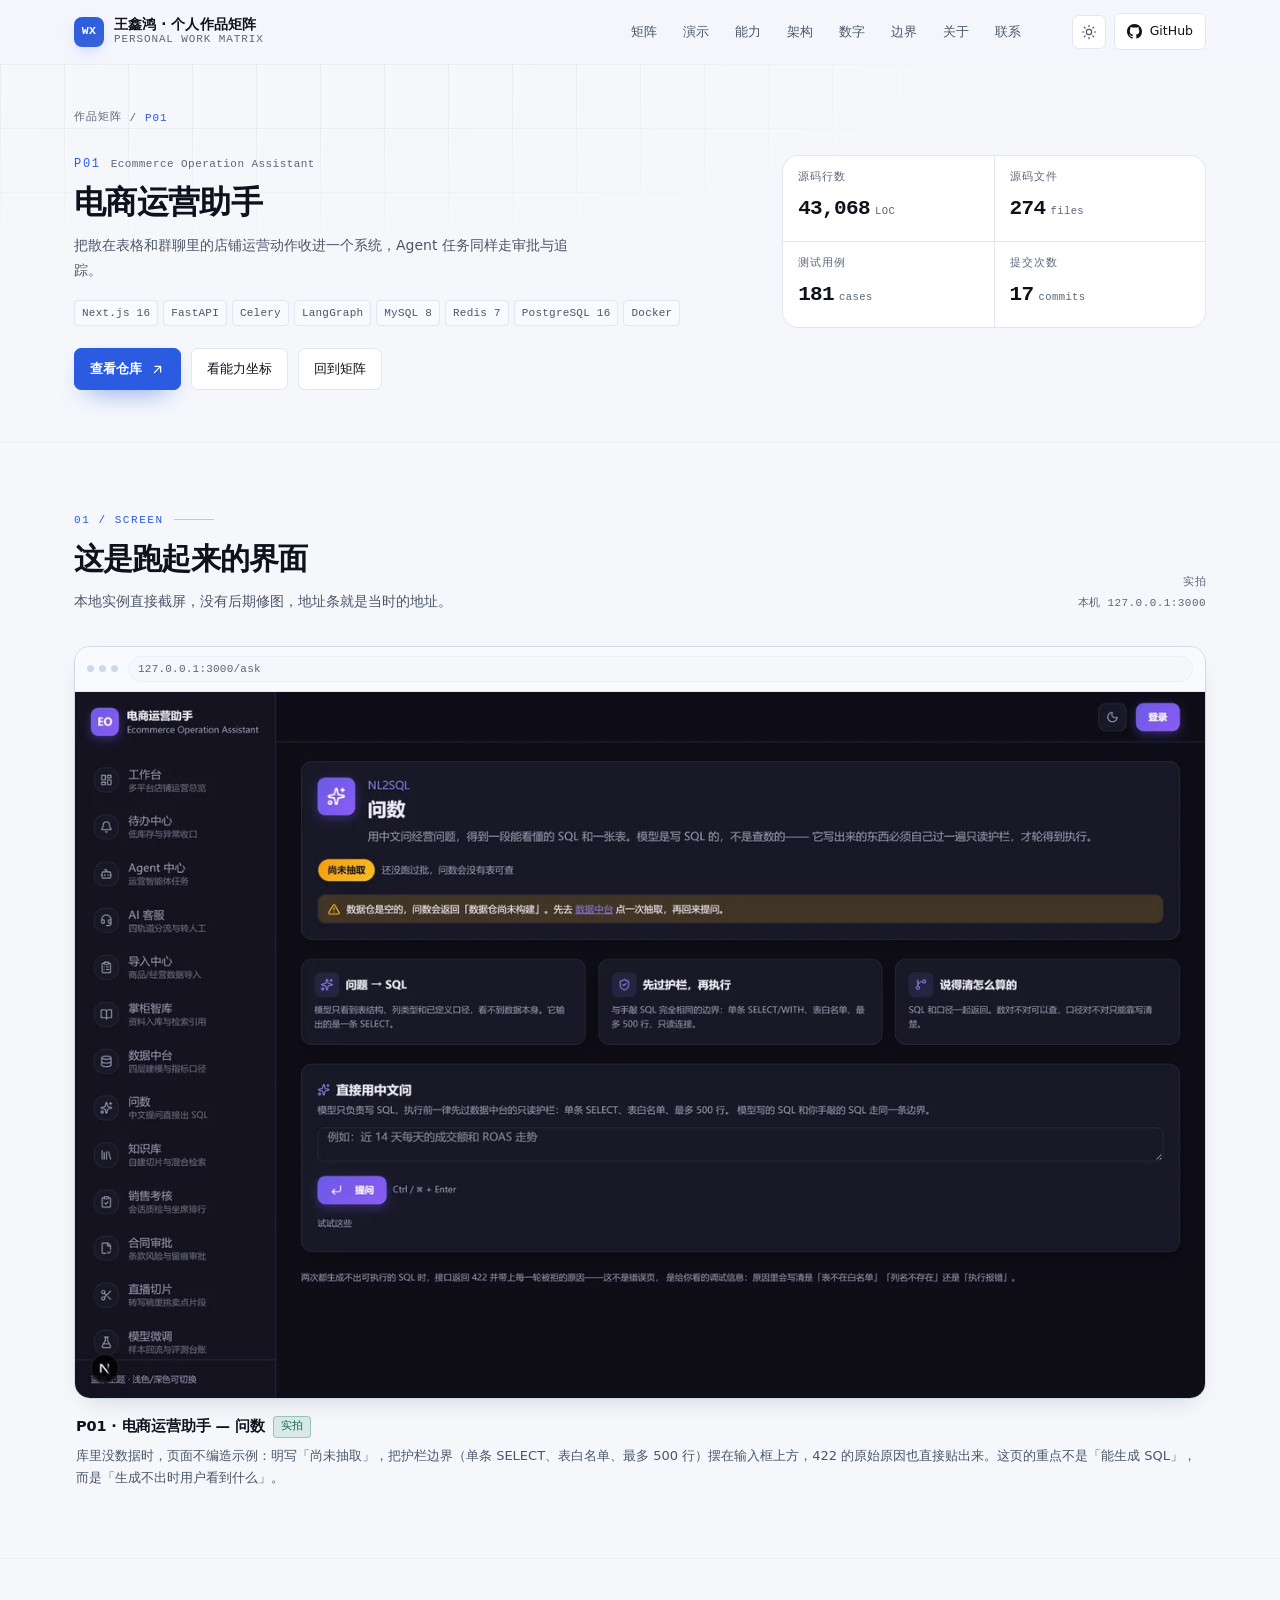
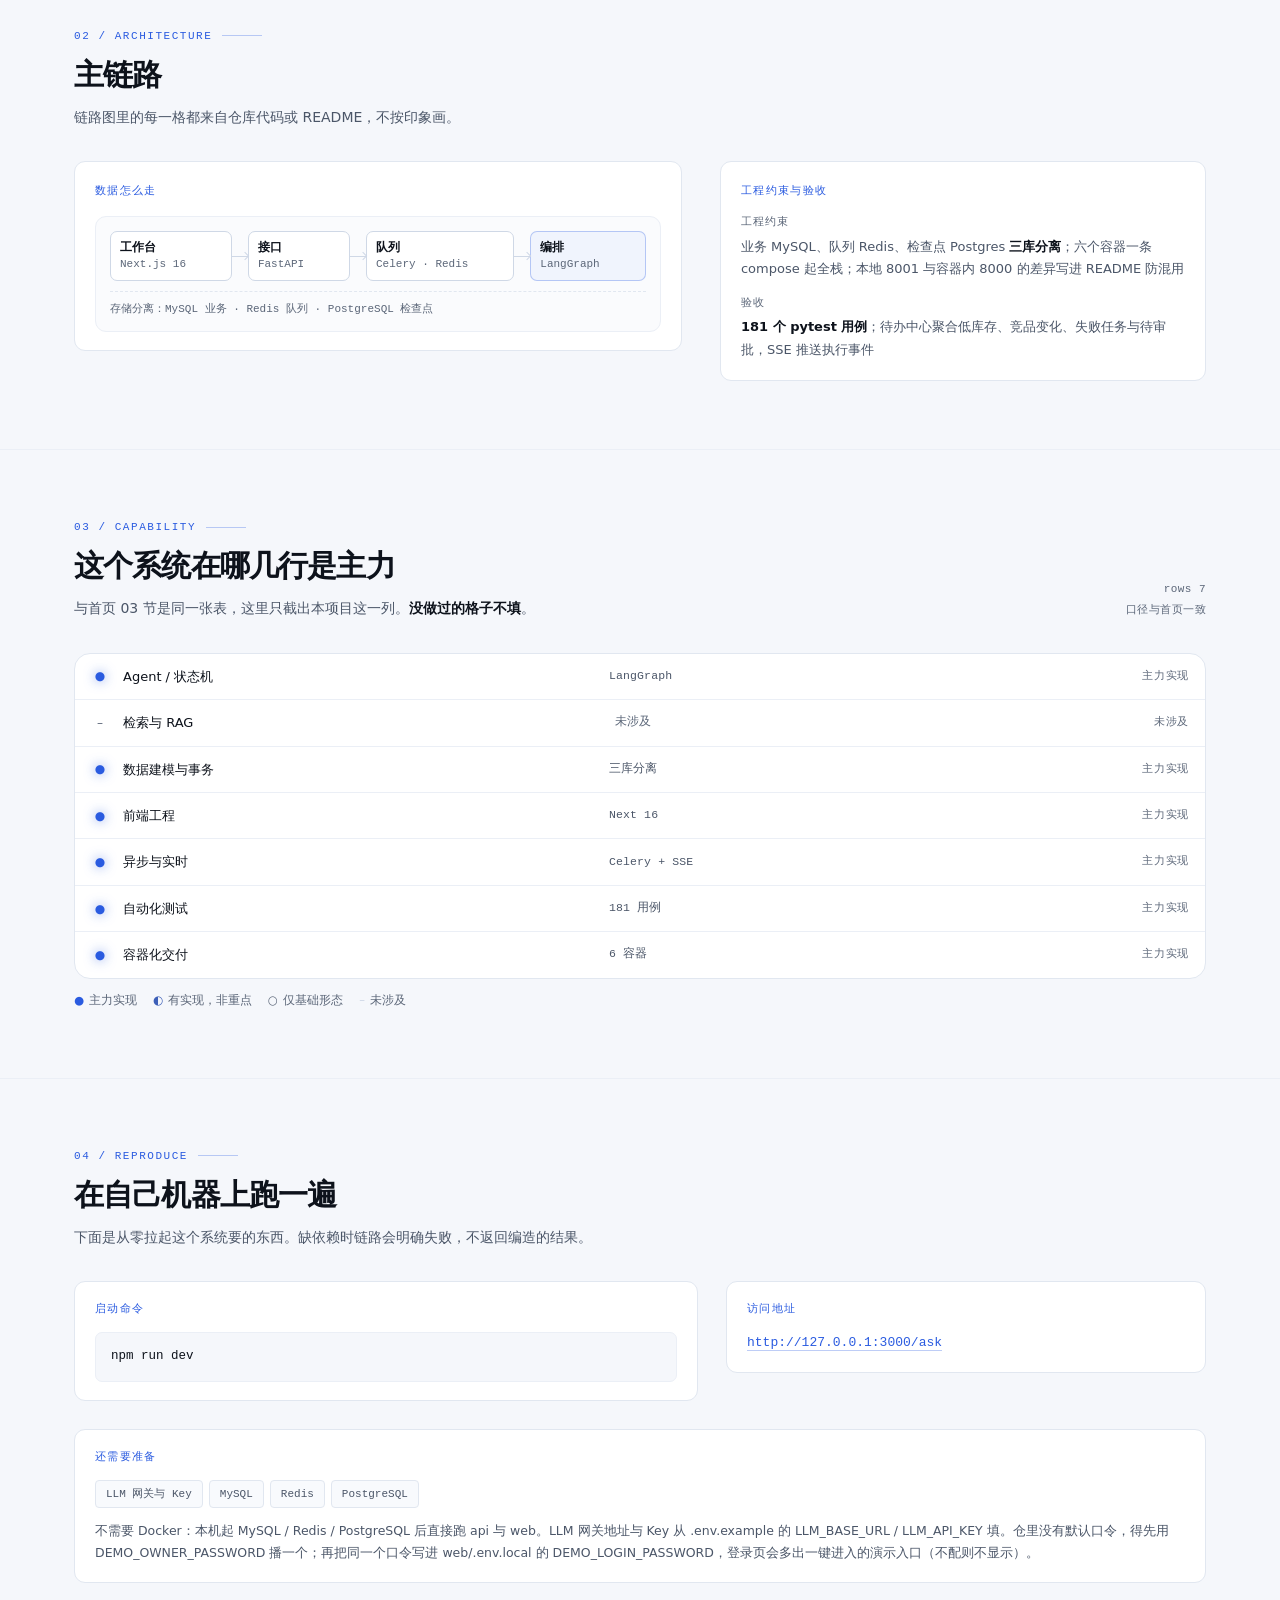
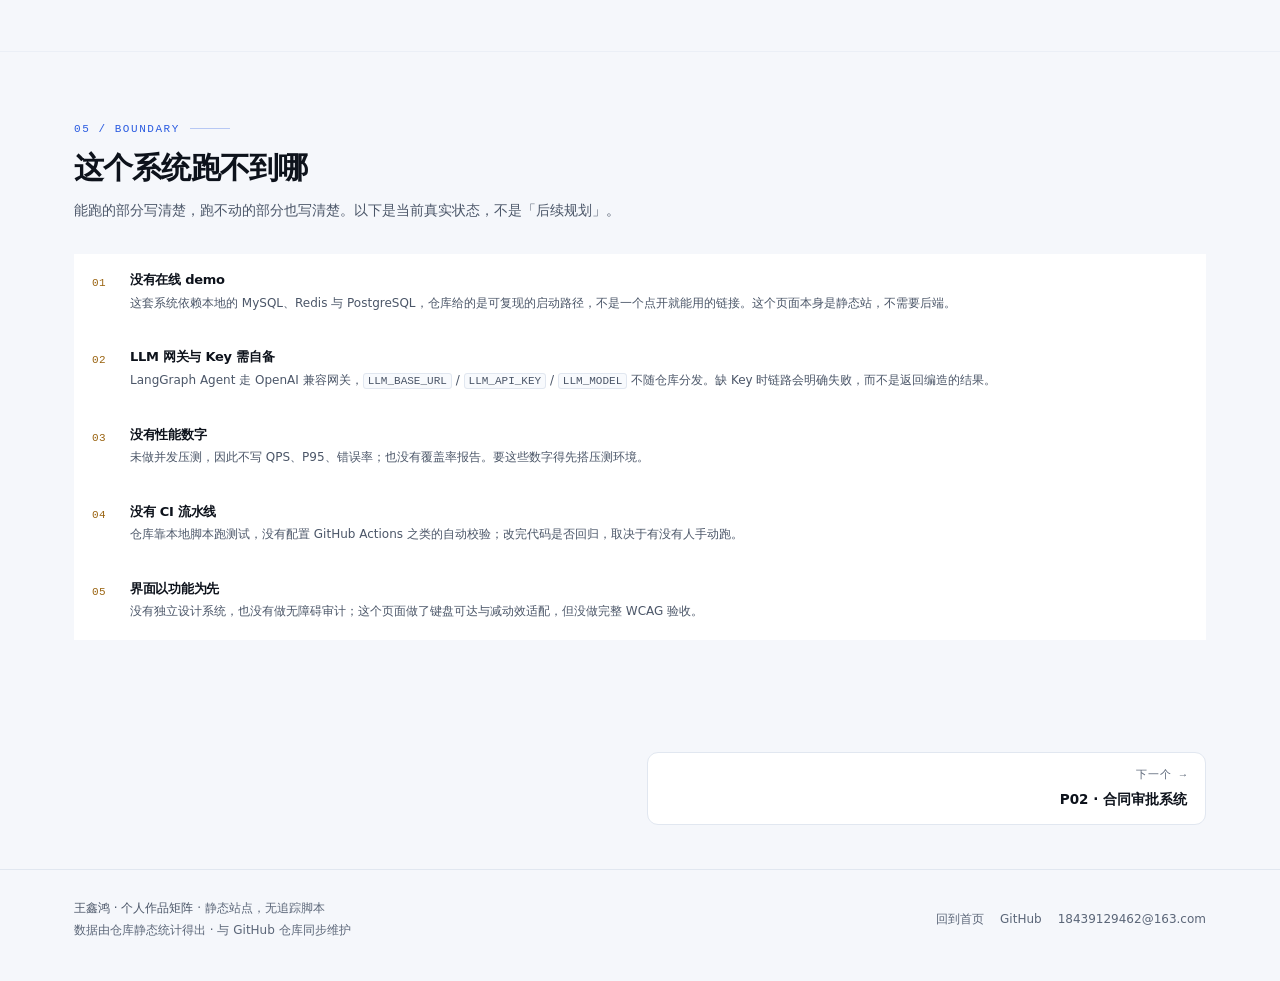
==== commit daed181d: "docs(projects): P01 复现说明补上口令播种与演示快捷登录 仓库里没有默认口令，评审者照原说明会卡在登录页；补上先播种再配 DEMO_LOGIN_PASSWORD 的顺序，并写明不配则" ====
--- a/projects/p01.html
+++ b/projects/p01.html
@@ -327,7 +327,7 @@
             <li>Redis</li>
             <li>PostgreSQL</li>
           </ul>
-          <p class="prepro__note">不需要 Docker：本机起 MySQL / Redis / PostgreSQL 后直接跑 api 与 web。LLM 网关地址与 Key 从 .env.example 的 LLM_BASE_URL / LLM_API_KEY 填。</p>
+          <p class="prepro__note">不需要 Docker：本机起 MySQL / Redis / PostgreSQL 后直接跑 api 与 web。LLM 网关地址与 Key 从 .env.example 的 LLM_BASE_URL / LLM_API_KEY 填。仓里没有默认口令，得先用 DEMO_OWNER_PASSWORD 播一个；再把同一个口令写进 web/.env.local 的 DEMO_LOGIN_PASSWORD，登录页会多出一键进入的演示入口（不配则不显示）。</p>
         </div>
       </div>
     </div>
--- a/assets/css/app.css
+++ b/assets/css/app.css
@@ -464,6 +464,19 @@
   color: var(--ink3);
 }
 
+/* 求职方向说明：FDE 缩写后补中文全称，避免招聘方看不懂缩写 */
+.hero__note--role {
+  margin-top: var(--sp-2);
+  padding-left: 11px;
+  border-left: 2px solid var(--brand-line);
+  color: var(--ink2);
+}
+
+.hero__note--role b {
+  color: var(--ink1);
+  font-weight: 600;
+}
+
 .hero__ctas {
   display: flex;
   flex-wrap: wrap;
@@ -1692,6 +1705,26 @@
   font-weight: 600;
   color: var(--ink1);
   line-height: 1.4;
+}
+
+/* 缩写后的中文全称，另起一行，弱化但可读。
+   .hiring__v 默认是 flex row，宽度被内容决定；这里改成纵向，
+   让中文全称自然落到第二行，而不是把英文行挤窄。 */
+.hiring__cn {
+  display: block;
+  margin-top: 2px;
+  font-family: var(--font-mono);
+  font-size: 11px;
+  font-weight: 400;
+  color: var(--ink3);
+  letter-spacing: 0.02em;
+}
+
+/* 含中文全称的目标岗位格：整体纵向排列 */
+.hiring__v--role {
+  flex-direction: column;
+  align-items: flex-start;
+  gap: 0;
 }
 
 .hiring__v a {
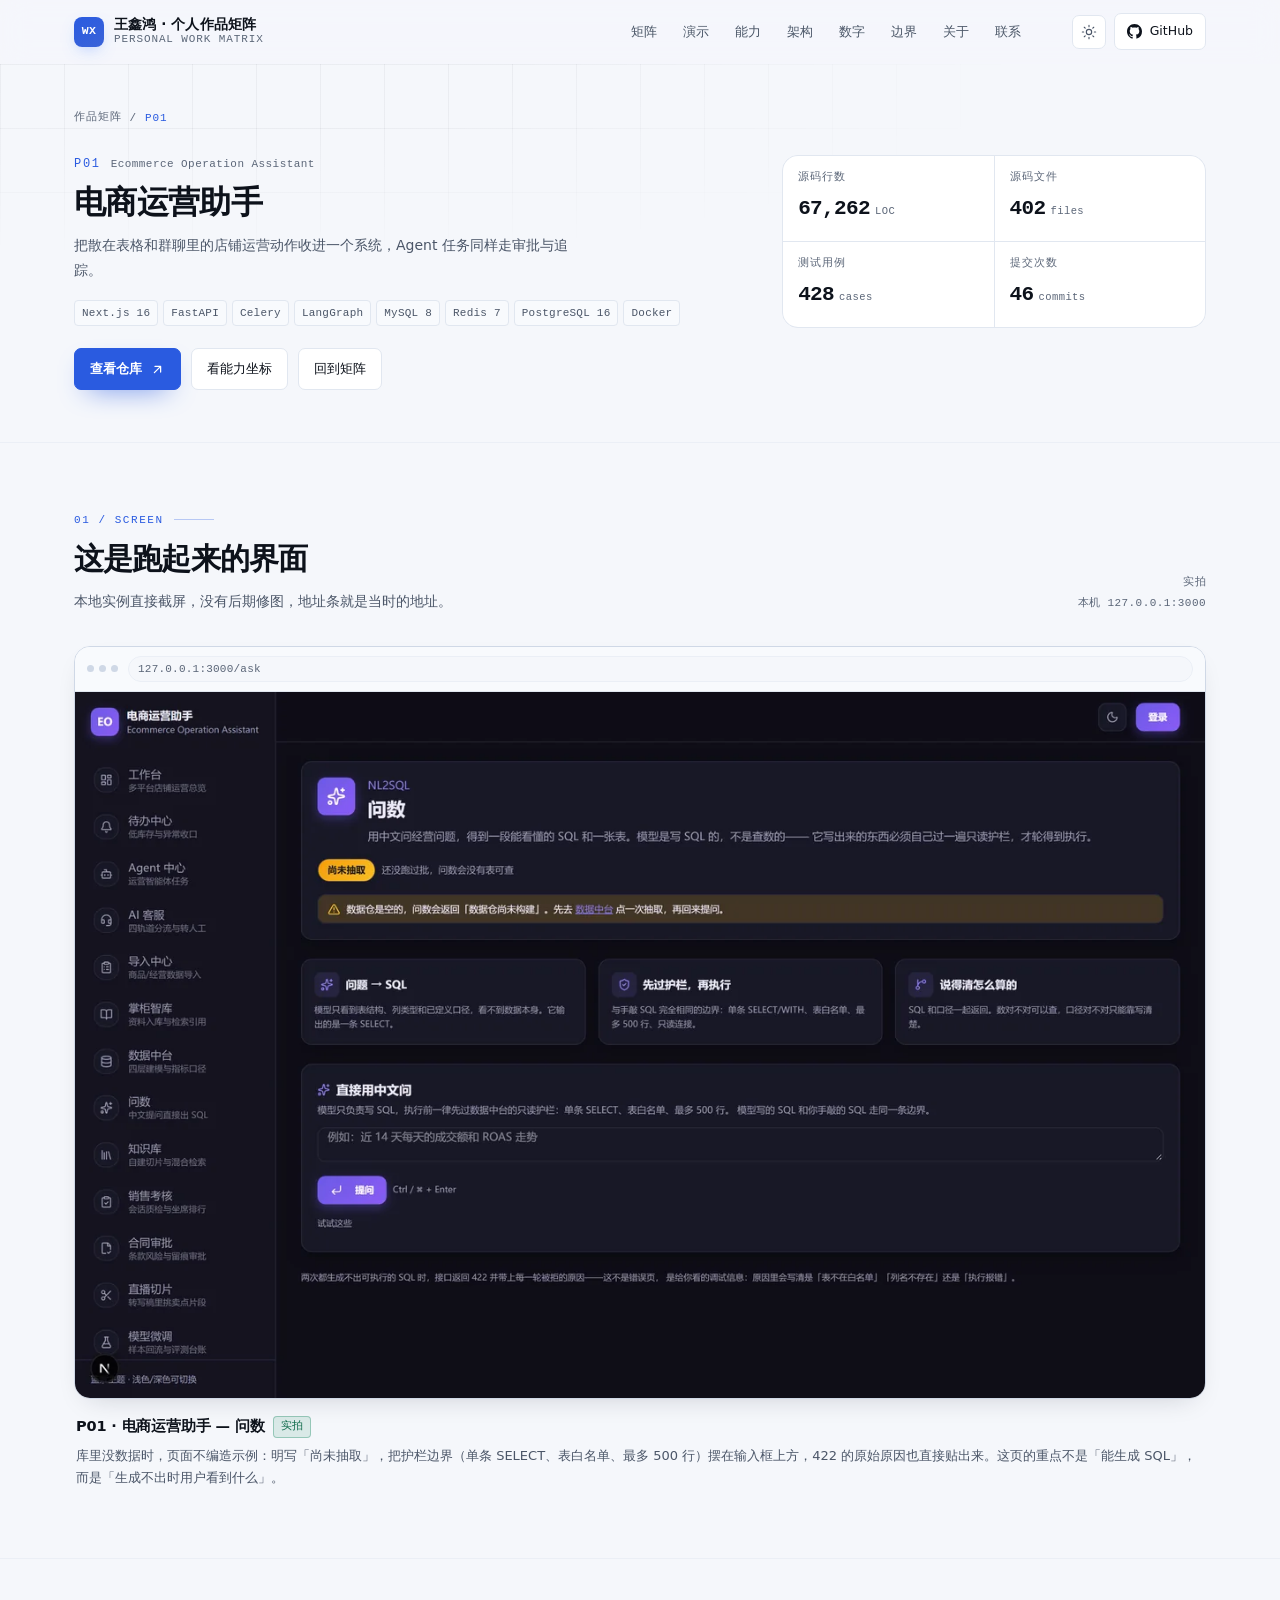
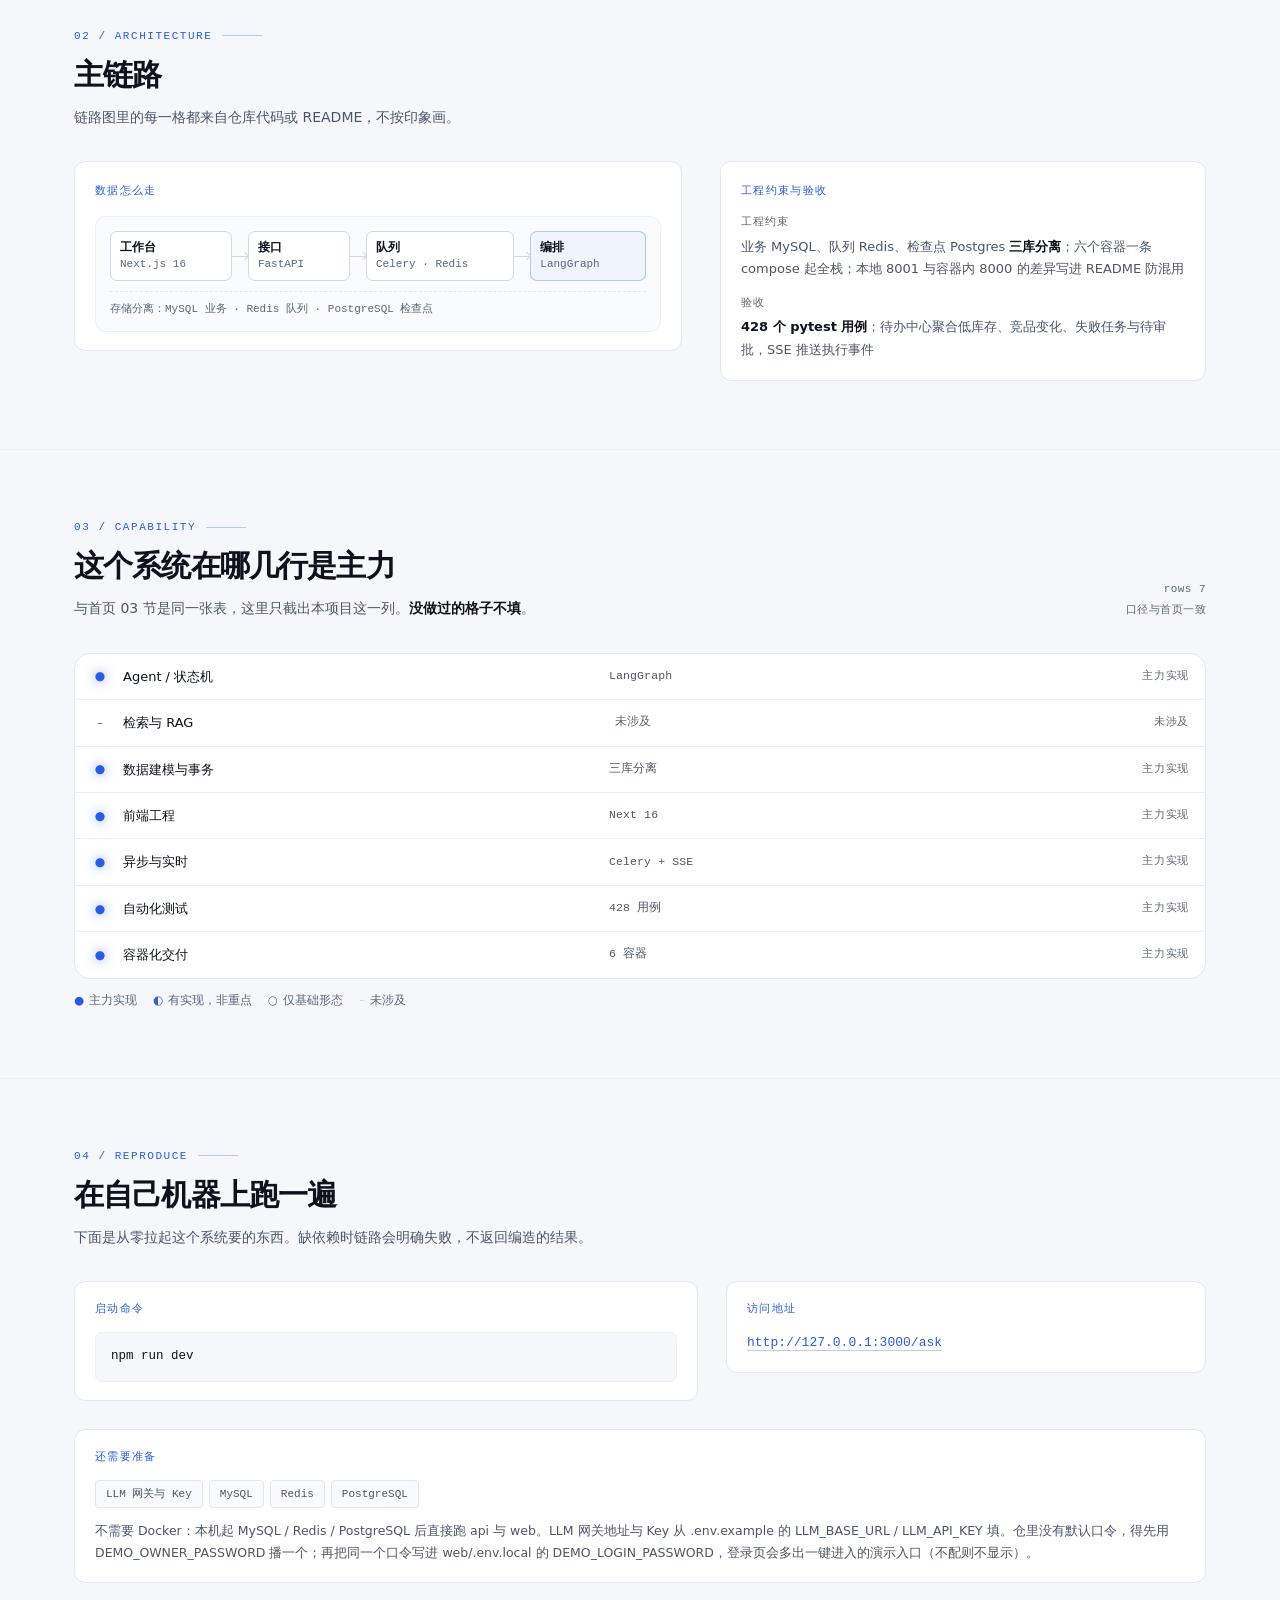
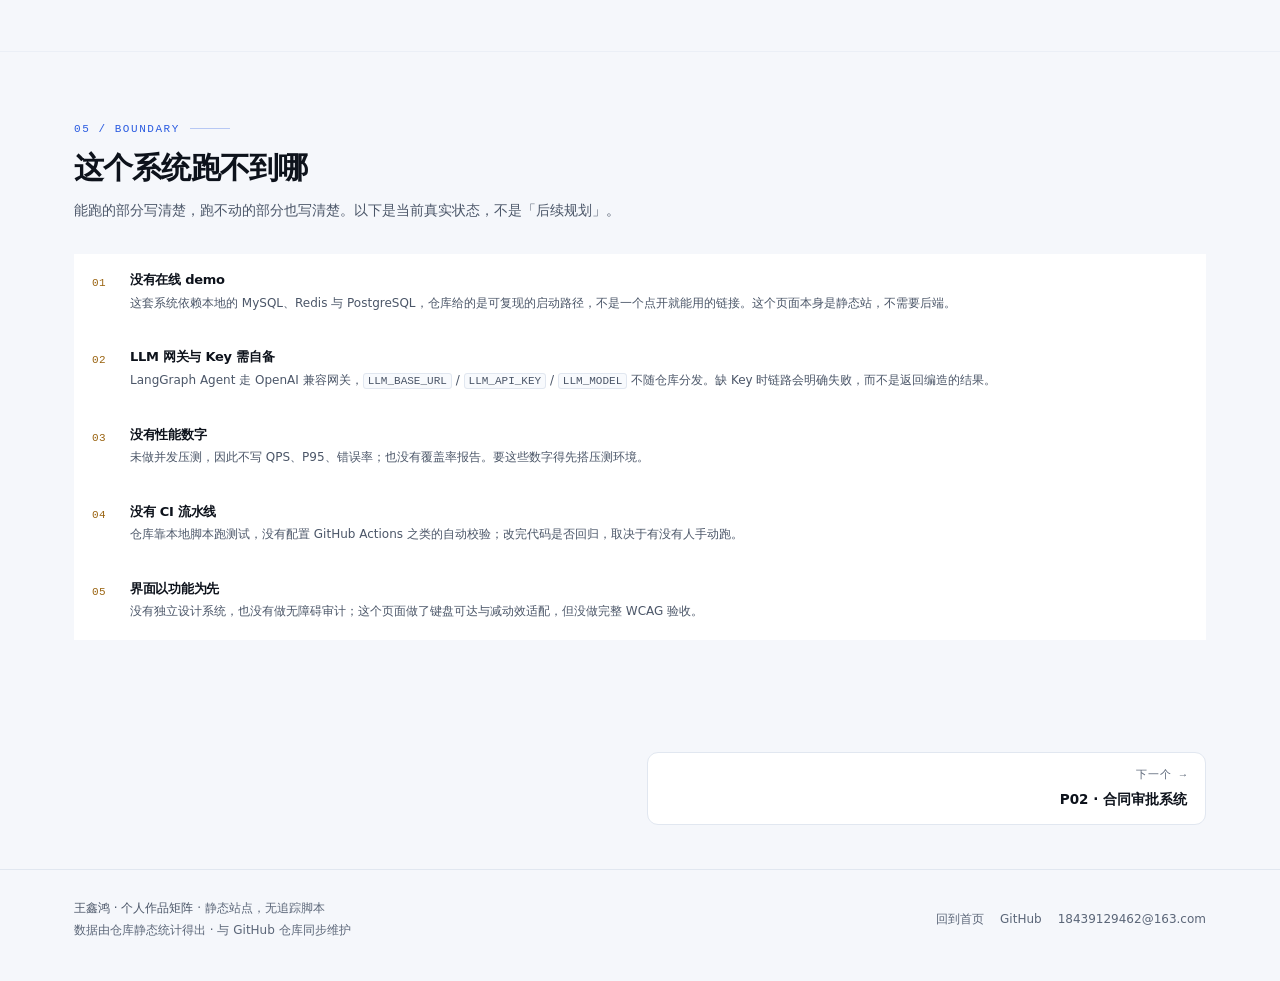
==== commit a8d1c110: "docs: 按 11-10 重算更新全部数字，补 CI 模板 - projects.json 为唯一真源，同步 index.html 与 projects/p01-p04.html：119,178 行" ====
--- a/projects/p01.html
+++ b/projects/p01.html
@@ -4,7 +4,7 @@
 <meta charset="UTF-8">
 <meta name="viewport" content="width=device-width, initial-scale=1.0">
 <title>P01 · 电商运营助手 | 王鑫鸿 · 个人作品矩阵</title>
-<meta name="description" content="电商运营助手（Ecommerce Operation Assistant）：店铺运营的动作散在表格和群里：库存、竞品、素材、投放各一套口径。这个工作台把它们收进一个系统，Agent 任务也要走审批和追踪。 43,068 行源码、181 个 pytest 用例。附架构链路、工程约束、已知边界与本地复现步骤。">
+<meta name="description" content="电商运营助手（Ecommerce Operation Assistant）：店铺运营的动作散在表格和群里：库存、竞品、素材、投放各一套口径。这个工作台把它们收进一个系统，Agent 任务也要走审批和追踪。 67,262 行源码、428 个 pytest 用例。附架构链路、工程约束、已知边界与本地复现步骤。">
 <meta name="author" content="王鑫鸿">
 <meta name="theme-color" content="#07090E">
 <meta property="og:type" content="article">
@@ -124,19 +124,19 @@
         <dl class="pmeta reveal">
           <div class="pmeta__item">
             <dt>源码行数</dt>
-            <dd><span class="pmeta__num">43,068</span><span class="pmeta__unit">LOC</span></dd>
+            <dd><span class="pmeta__num">67,262</span><span class="pmeta__unit">LOC</span></dd>
           </div>
           <div class="pmeta__item">
             <dt>源码文件</dt>
-            <dd><span class="pmeta__num">274</span><span class="pmeta__unit">files</span></dd>
+            <dd><span class="pmeta__num">402</span><span class="pmeta__unit">files</span></dd>
           </div>
           <div class="pmeta__item">
             <dt>测试用例</dt>
-            <dd><span class="pmeta__num">181</span><span class="pmeta__unit">cases</span></dd>
+            <dd><span class="pmeta__num">428</span><span class="pmeta__unit">cases</span></dd>
           </div>
           <div class="pmeta__item">
             <dt>提交次数</dt>
-            <dd><span class="pmeta__num">17</span><span class="pmeta__unit">commits</span></dd>
+            <dd><span class="pmeta__num">46</span><span class="pmeta__unit">commits</span></dd>
           </div>
         </dl>
       </div>
@@ -222,7 +222,7 @@
           </div>
           <div class="pfact">
             <span class="pfact__label">验收</span>
-            <span class="pfact__text"><b>181 个 pytest 用例</b>；待办中心聚合低库存、竞品变化、失败任务与待审批，SSE 推送执行事件</span>
+            <span class="pfact__text"><b>428 个 pytest 用例</b>；待办中心聚合低库存、竞品变化、失败任务与待审批，SSE 推送执行事件</span>
           </div>
             </div>
           </div>
@@ -280,7 +280,7 @@
             <div class="pcap__row" data-level="core">
               <span class="pcap__dot" aria-hidden="true">●</span>
               <span class="pcap__dim">自动化测试</span>
-              <span class="pcap__note">181 用例</span>
+              <span class="pcap__note">428 用例</span>
               <span class="pcap__lv">主力实现</span>
             </div>
             <div class="pcap__row" data-level="core">
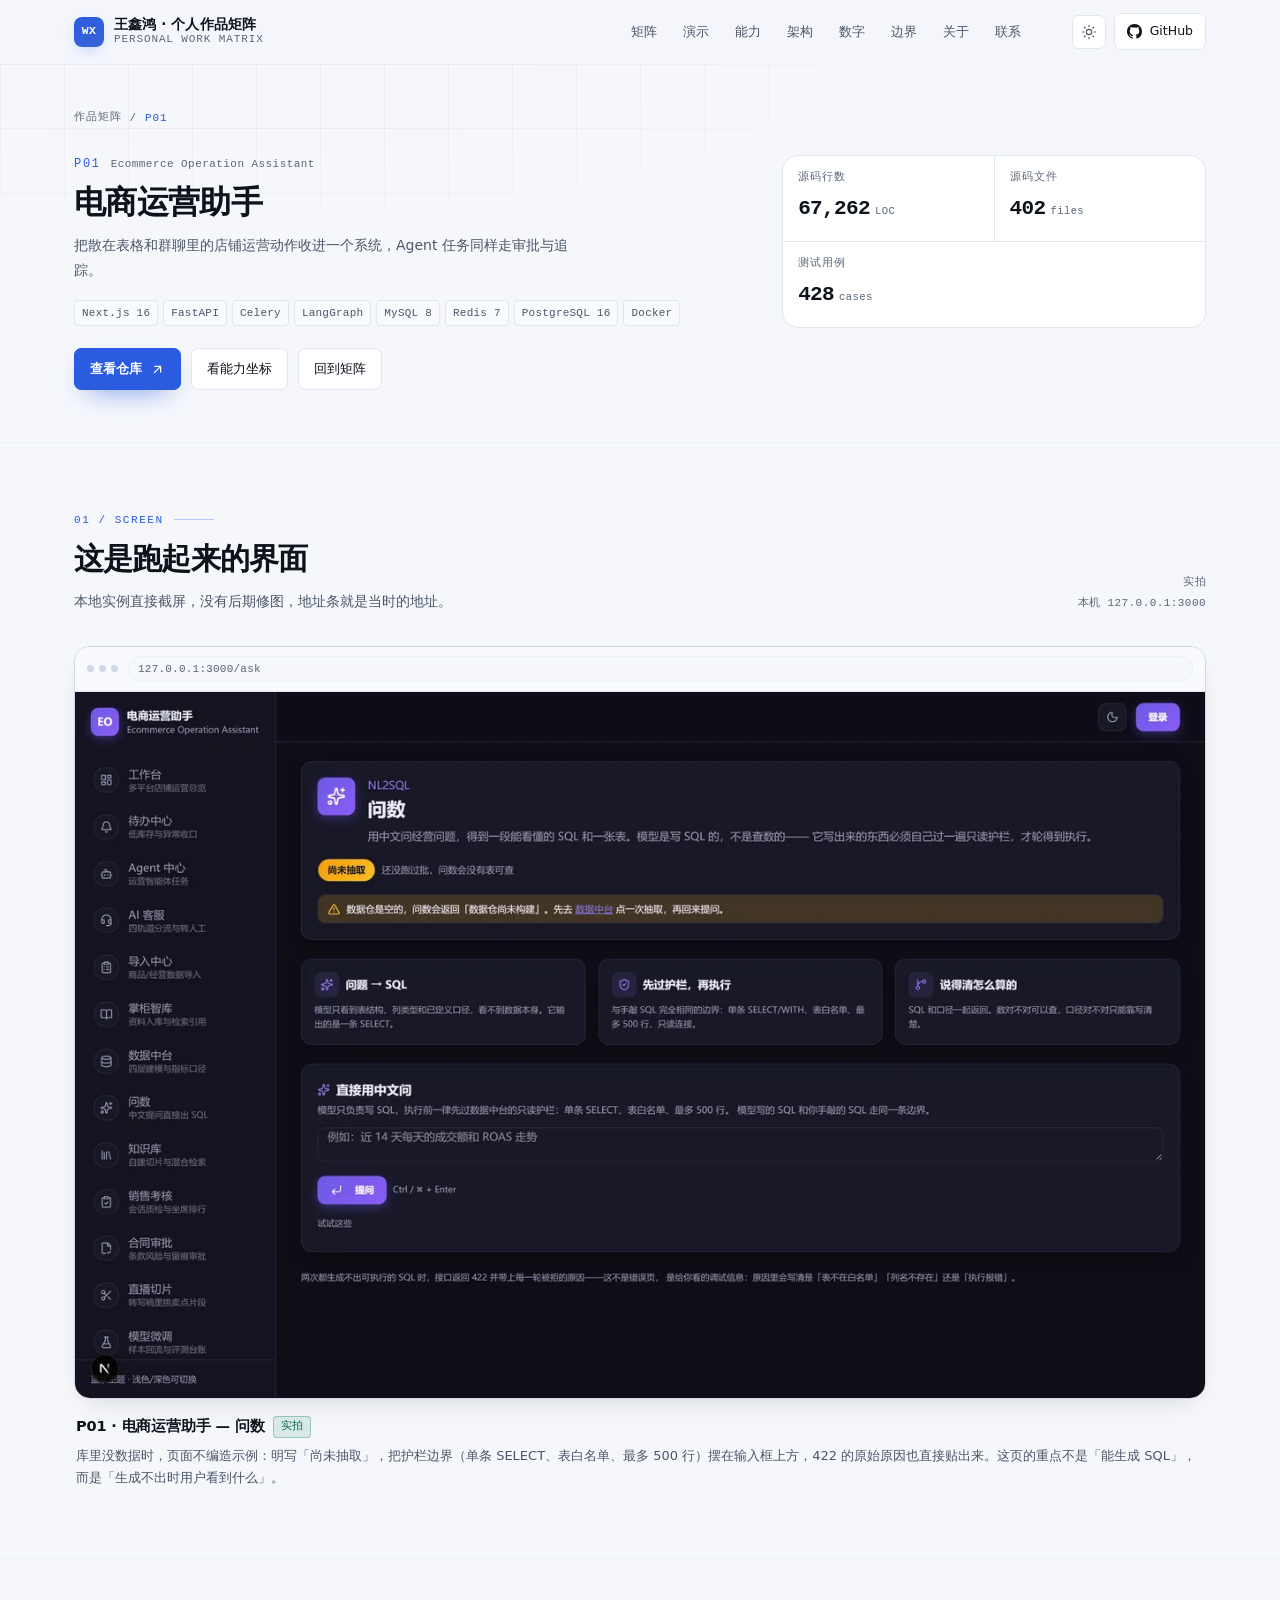
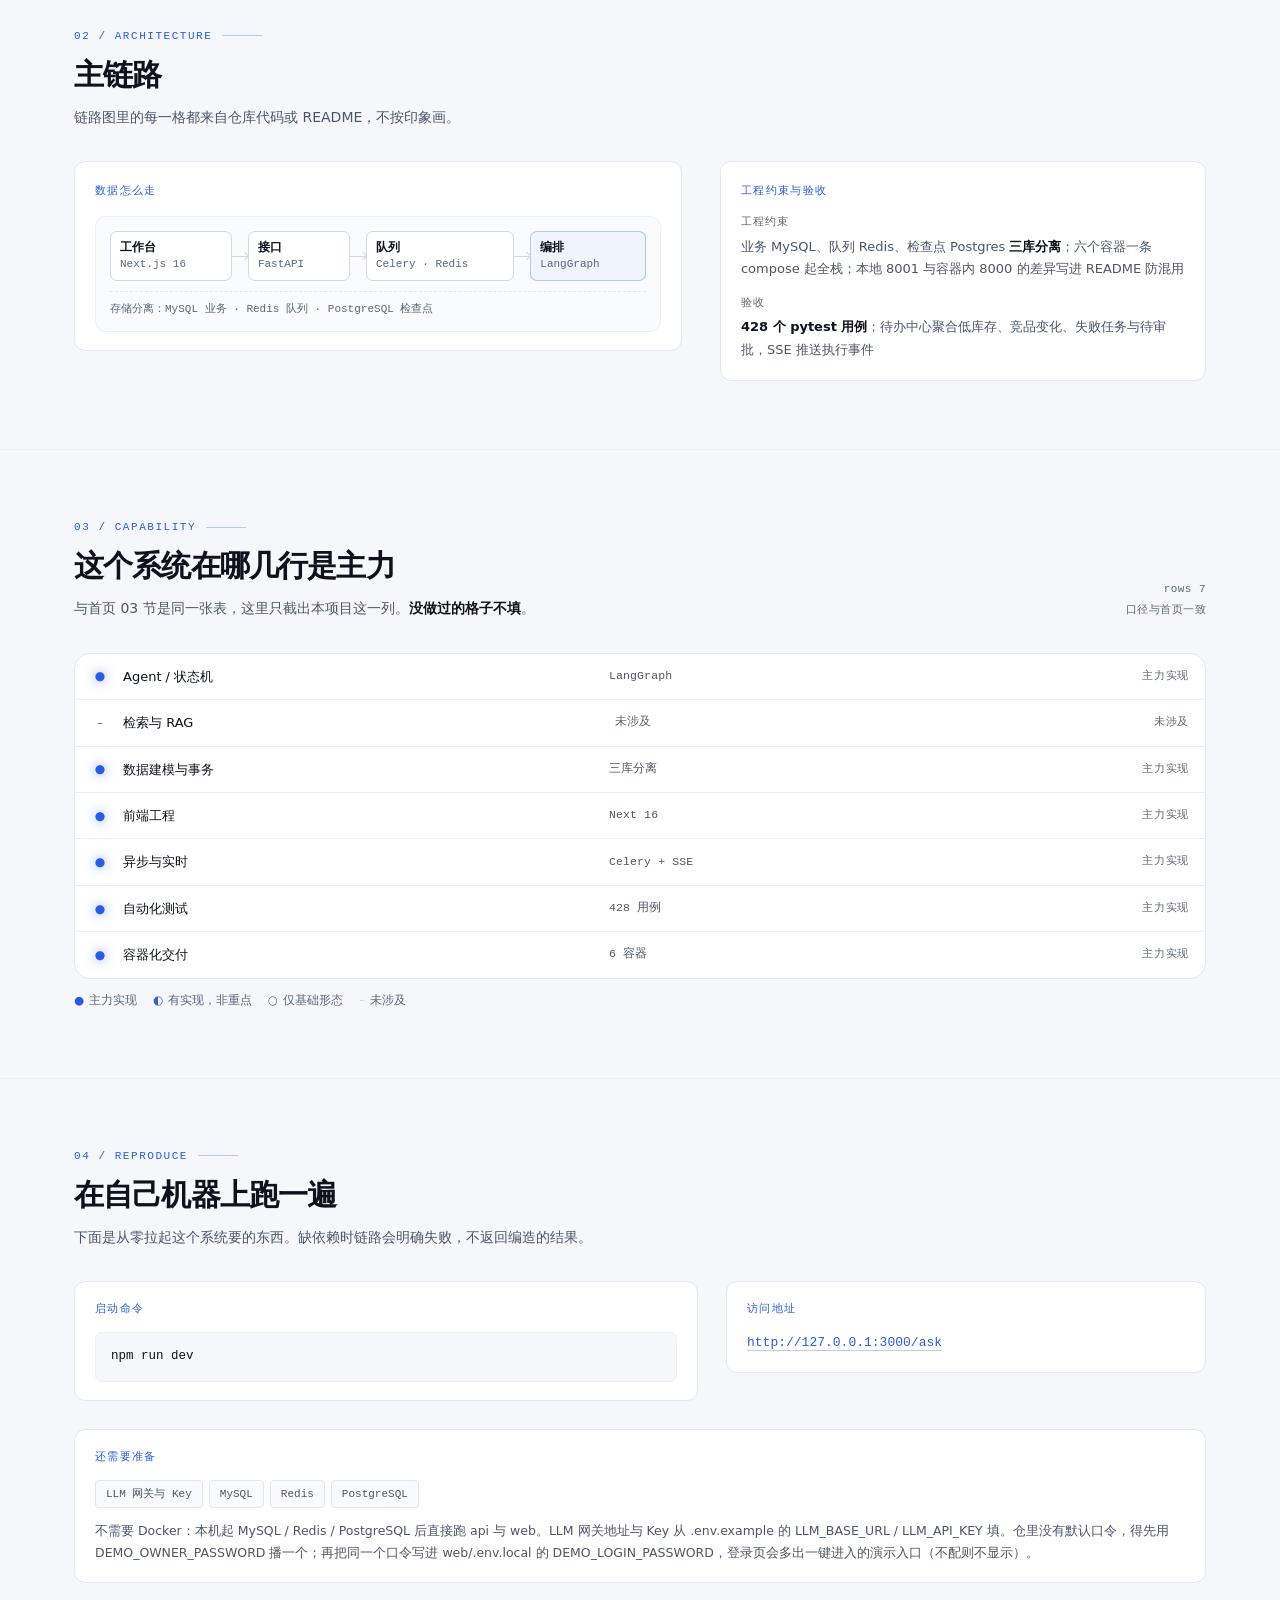
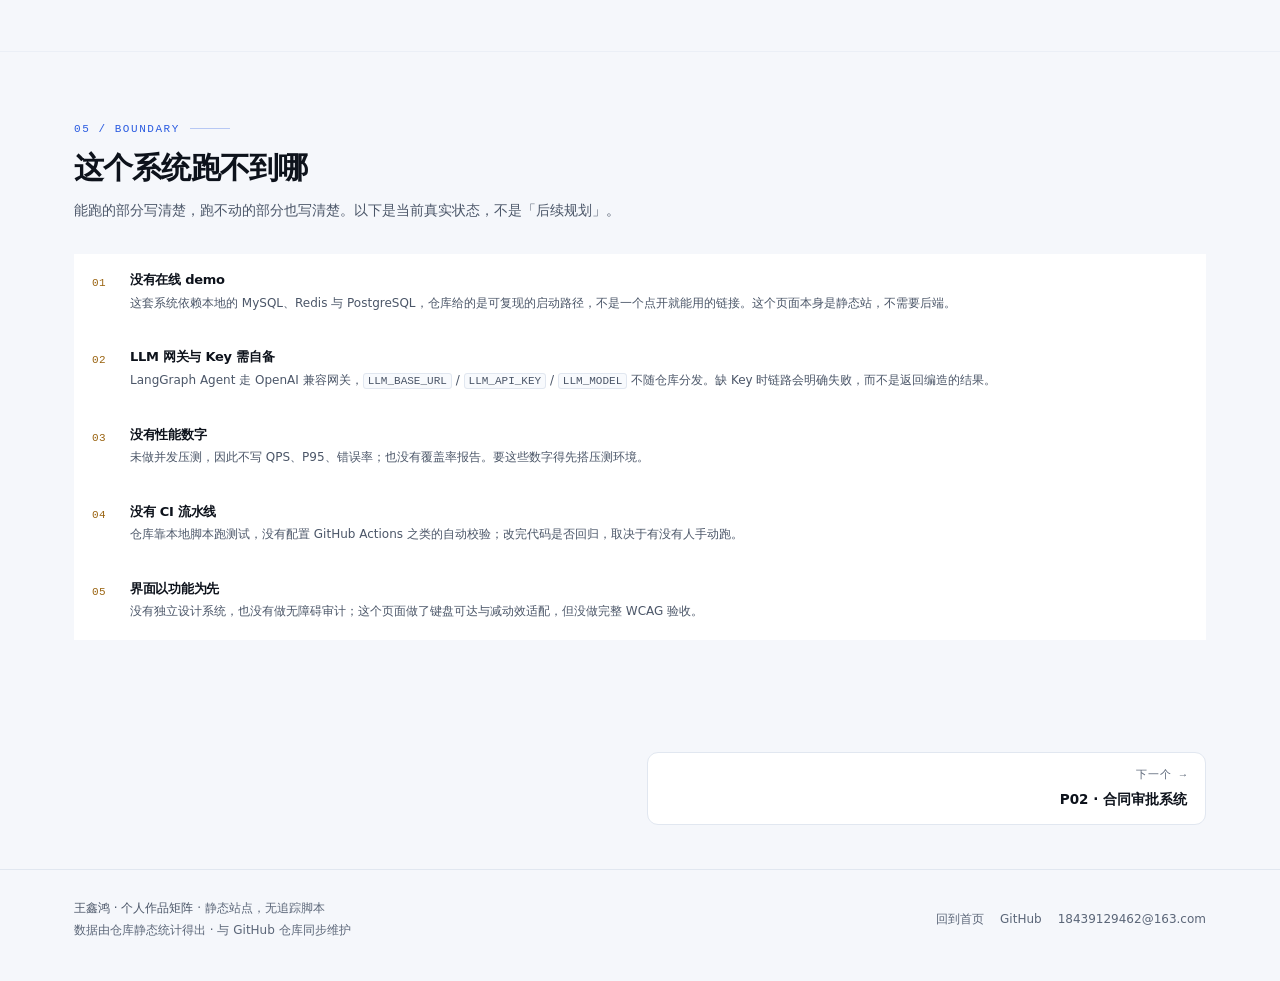
==== commit 5d57126c: "个人作品矩阵：五个系统的工程索引 - 首页总索引 + 五个项目独立详情页（新增 P05 AI 电商客服），单个系统的链接可单独分发 - 每页写清技术选型、硬约束、测试用例与已知边界，数字均可本地复算 " ====
--- a/projects/p01.html
+++ b/projects/p01.html
@@ -134,10 +134,6 @@
             <dt>测试用例</dt>
             <dd><span class="pmeta__num">428</span><span class="pmeta__unit">cases</span></dd>
           </div>
-          <div class="pmeta__item">
-            <dt>提交次数</dt>
-            <dd><span class="pmeta__num">46</span><span class="pmeta__unit">commits</span></dd>
-          </div>
         </dl>
       </div>
     </div>
--- a/assets/css/app.css
+++ b/assets/css/app.css
@@ -861,6 +861,31 @@
   line-height: 1.7;
 }
 
+/* 五个项目在 2 列栅格里会空出一格，最后一张横跨整行收尾 */
+.pcard--wide {
+  grid-column: 1 / -1;
+}
+
+.pcard--wide .pcard__desc {
+  max-width: 78ch;
+}
+
+.pcard__wide-grid {
+  display: grid;
+  grid-template-columns: minmax(0, 1fr) minmax(0, 1fr);
+  gap: 24px;
+  align-items: start;
+  margin-top: 4px;
+}
+
+.pcard__wide-grid .pipe {
+  margin-top: 16px;
+}
+
+.pcard__wide-grid .facts {
+  margin-top: 16px;
+}
+
 /* ---------- 7.5 链路图 ---------- */
 .pipe {
   margin-top: 16px;
@@ -1117,6 +1142,14 @@
   gap: var(--sp-6) var(--sp-5);
 }
 
+/* 实拍是奇数张时，最后一张居中收尾，避免右下角空出一格 */
+.shot:last-child:nth-child(odd) {
+  grid-column: 1 / -1;
+  justify-self: center;
+  width: 100%;
+  max-width: calc((100% - var(--sp-5)) / 2);
+}
+
 .shot {
   margin: 0;
   min-width: 0;
@@ -1259,6 +1292,10 @@
     grid-template-columns: minmax(0, 1fr);
     gap: var(--sp-7);
   }
+
+  .shot:last-child:nth-child(odd) {
+    max-width: none;
+  }
 }
 
 /* ---------- 8. 能力矩阵 ---------- */
@@ -1272,7 +1309,7 @@
 .matrix__head,
 .matrix__row {
   display: grid;
-  grid-template-columns: 190px repeat(4, minmax(0, 1fr));
+  grid-template-columns: 190px repeat(5, minmax(0, 1fr));
   align-items: stretch;
 }
 
@@ -2058,6 +2095,15 @@
 @media (max-width: 860px) {
   .projects {
     grid-template-columns: 1fr;
+  }
+
+  .pcard--wide {
+    grid-column: auto;
+  }
+
+  .pcard__wide-grid {
+    grid-template-columns: 1fr;
+    gap: 0;
   }
 
   .bounds {
--- a/assets/css/project.css
+++ b/assets/css/project.css
@@ -132,6 +132,11 @@
   background: var(--surface);
 }
 
+/* 三项指标在 2 列栅格里会空一格，让最后一项占满整行 */
+.pmeta__item:nth-child(3):last-child {
+  grid-column: 1 / -1;
+}
+
 .pmeta__item dt {
   font-family: var(--font-mono);
   font-size: 10.5px;
@@ -471,7 +476,11 @@
   }
 
   .pmeta {
-    grid-template-columns: repeat(4, minmax(0, 1fr));
+    grid-template-columns: repeat(3, minmax(0, 1fr));
+  }
+
+  .pmeta__item:nth-child(3):last-child {
+    grid-column: auto;
   }
 
   .pgrid {
@@ -488,6 +497,10 @@
 @media (max-width: 720px) {
   .pmeta {
     grid-template-columns: repeat(2, minmax(0, 1fr));
+  }
+
+  .pmeta__item:nth-child(3):last-child {
+    grid-column: 1 / -1;
   }
 
   .pcap__row {
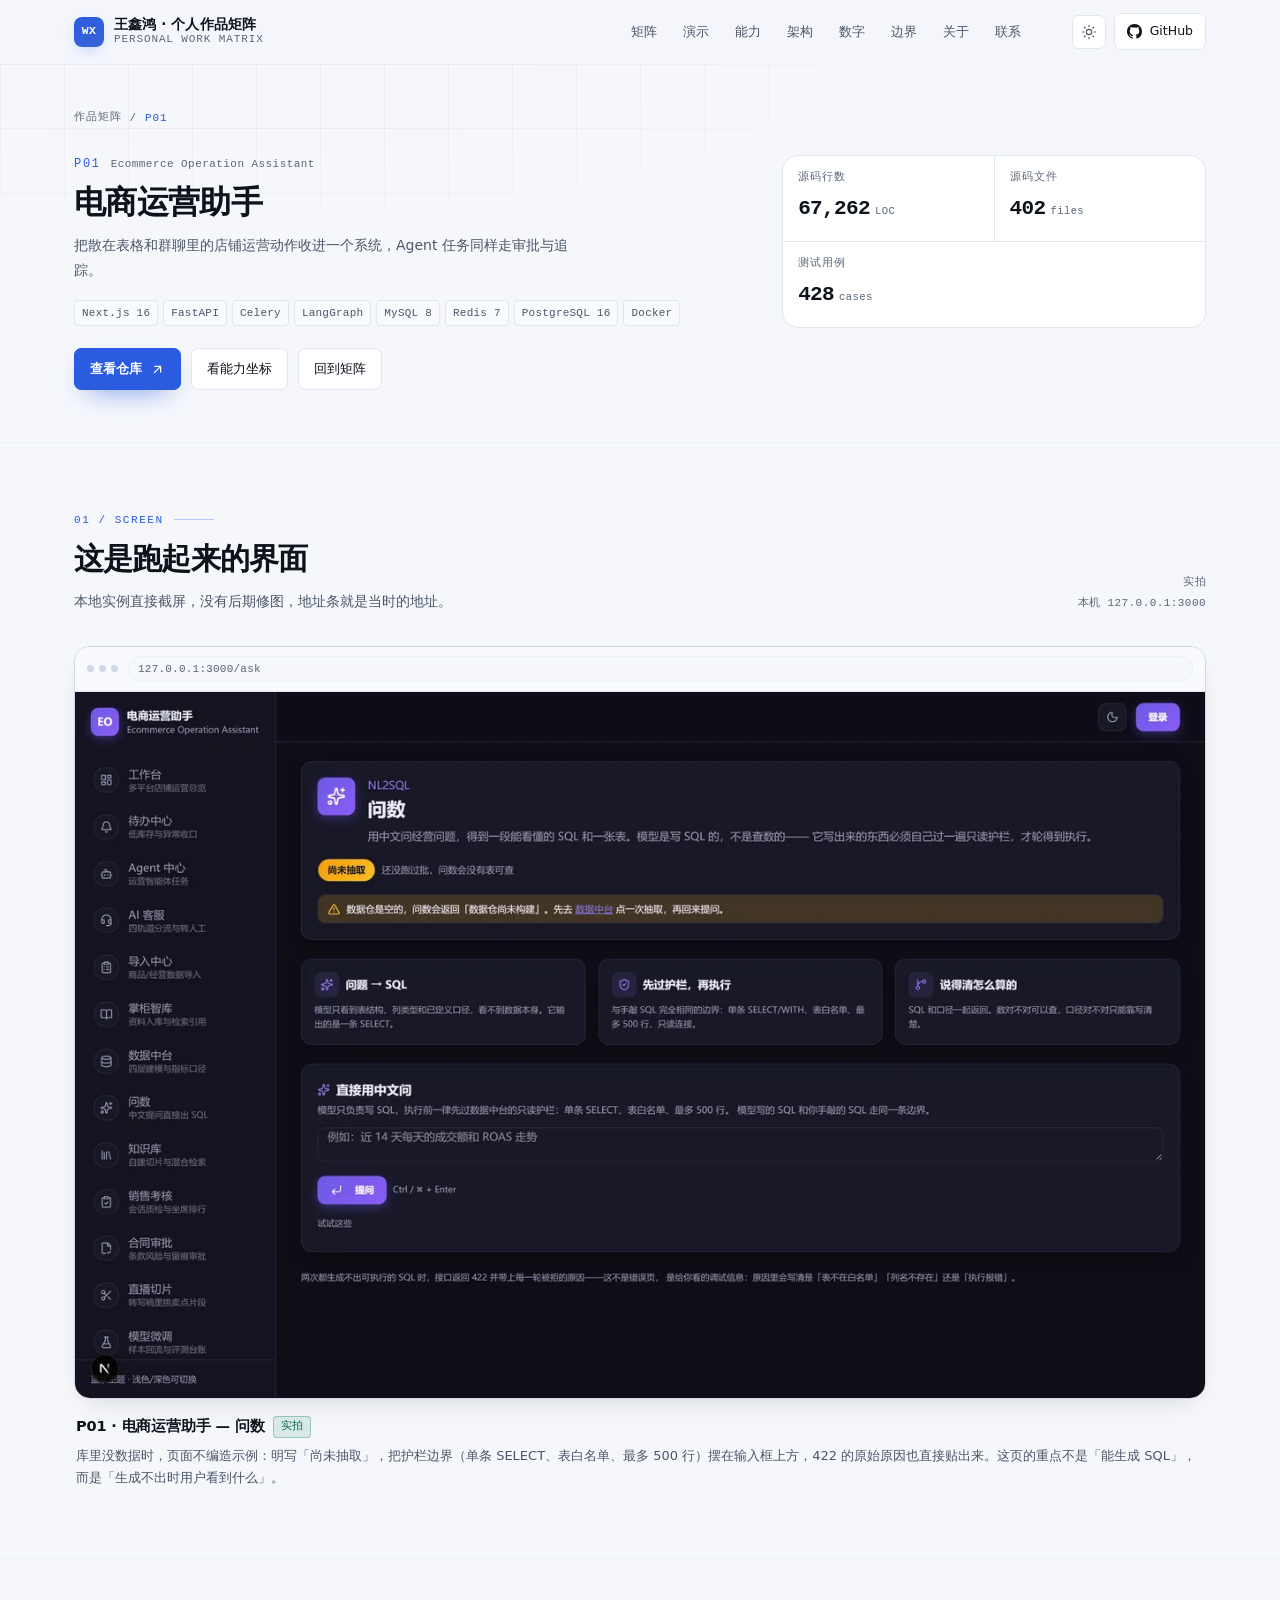
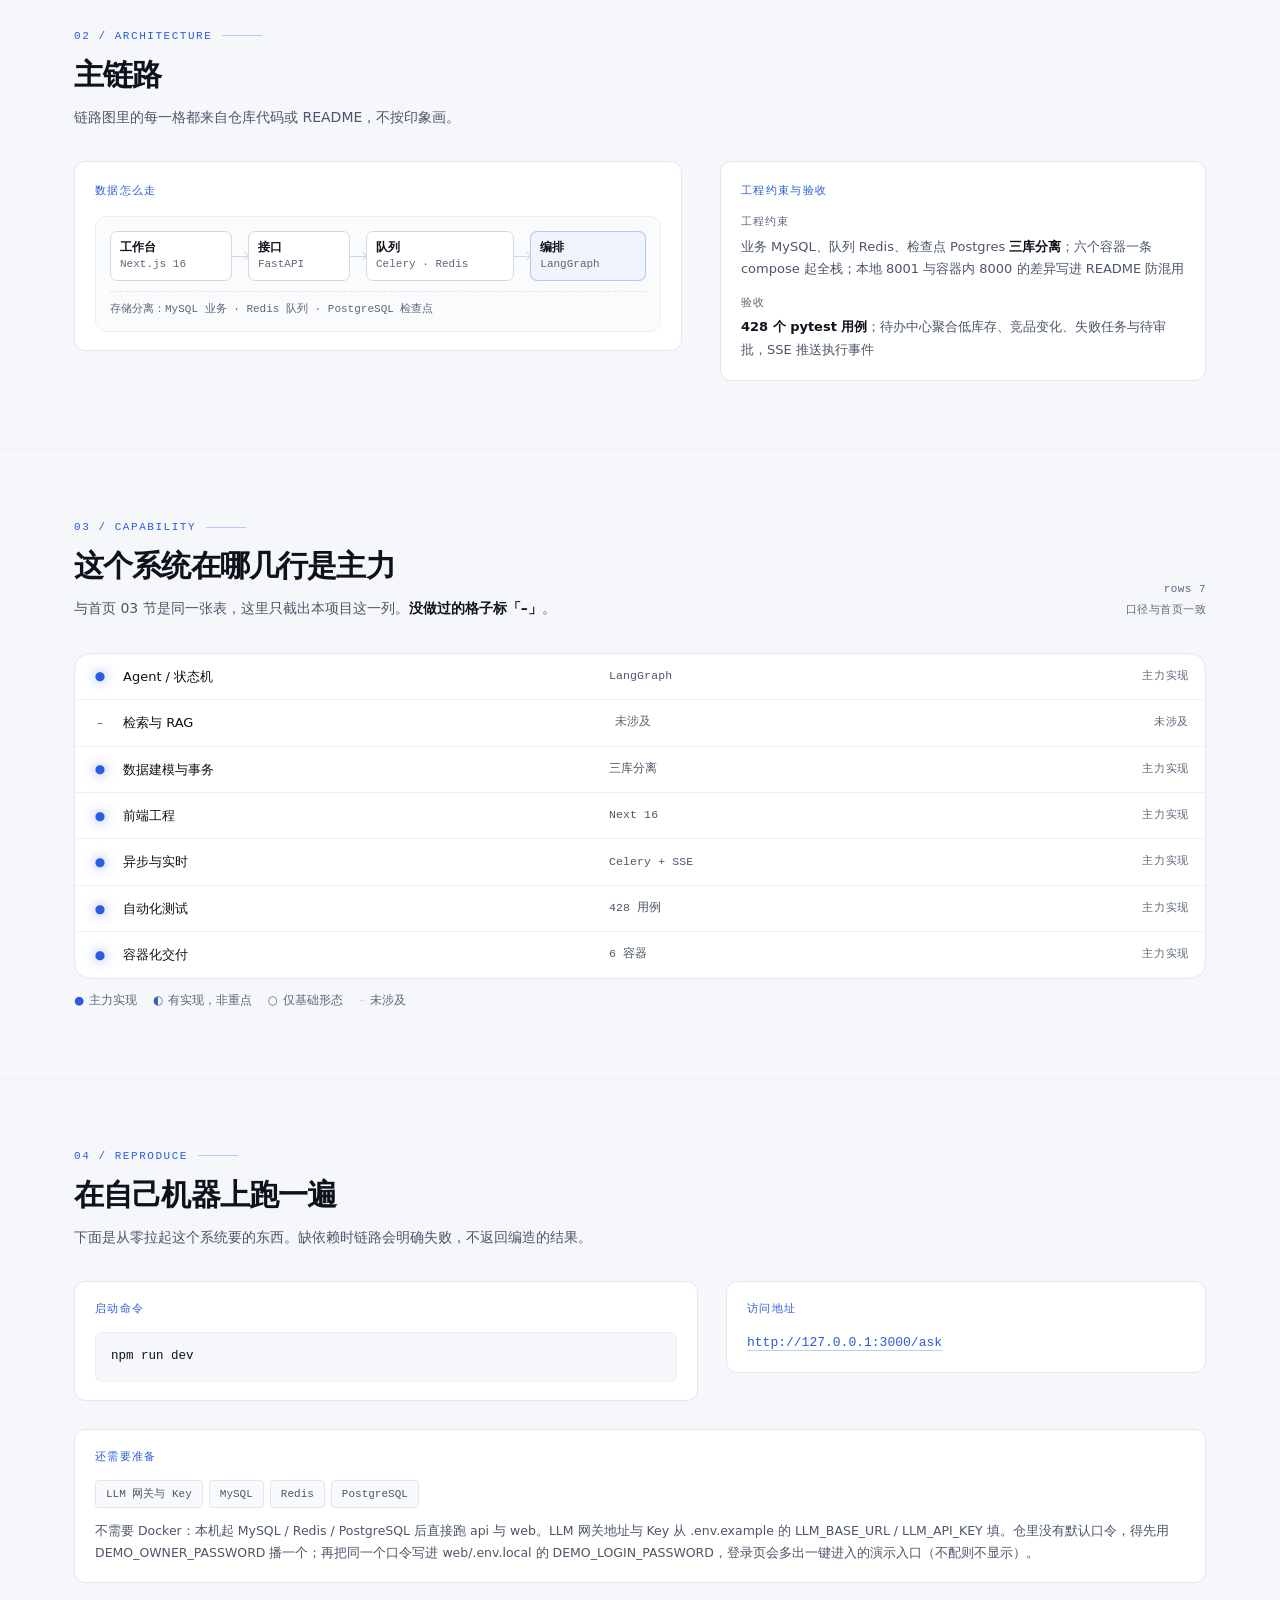
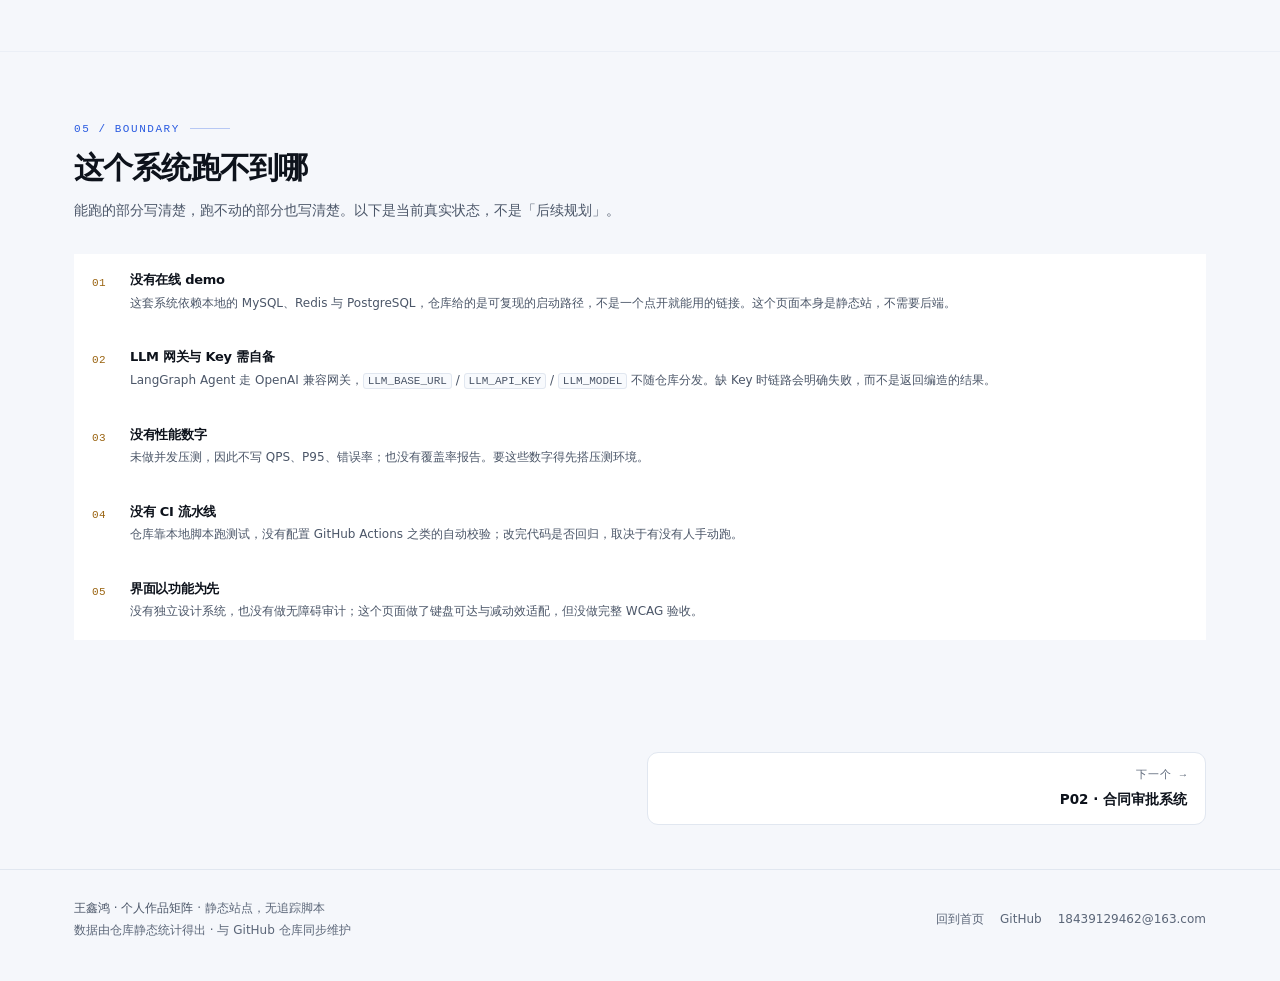
==== commit 31378518: "口径对齐：页面写的统计范围与分档要和脚本、图例一致 这些都是「写着有、点开查不到」级别的小漏，但它们正是这个站点唯一的卖点 ——数字带口径，所以口径本身错了比数字错了更伤。  - 05 节行数卡的扩展" ====
--- a/projects/p01.html
+++ b/projects/p01.html
@@ -234,7 +234,7 @@
         <div class="sec-head__main">
           <div class="sec-kicker">03 / Capability</div>
           <h2>这个系统在哪几行是主力</h2>
-          <p>与首页 03 节是同一张表，这里只截出本项目这一列。<b>没做过的格子不填</b>。</p>
+          <p>与首页 03 节是同一张表，这里只截出本项目这一列。<b>没做过的格子标「–」</b>。</p>
         </div>
         <div class="sec-head__aside">
           rows 7<br>
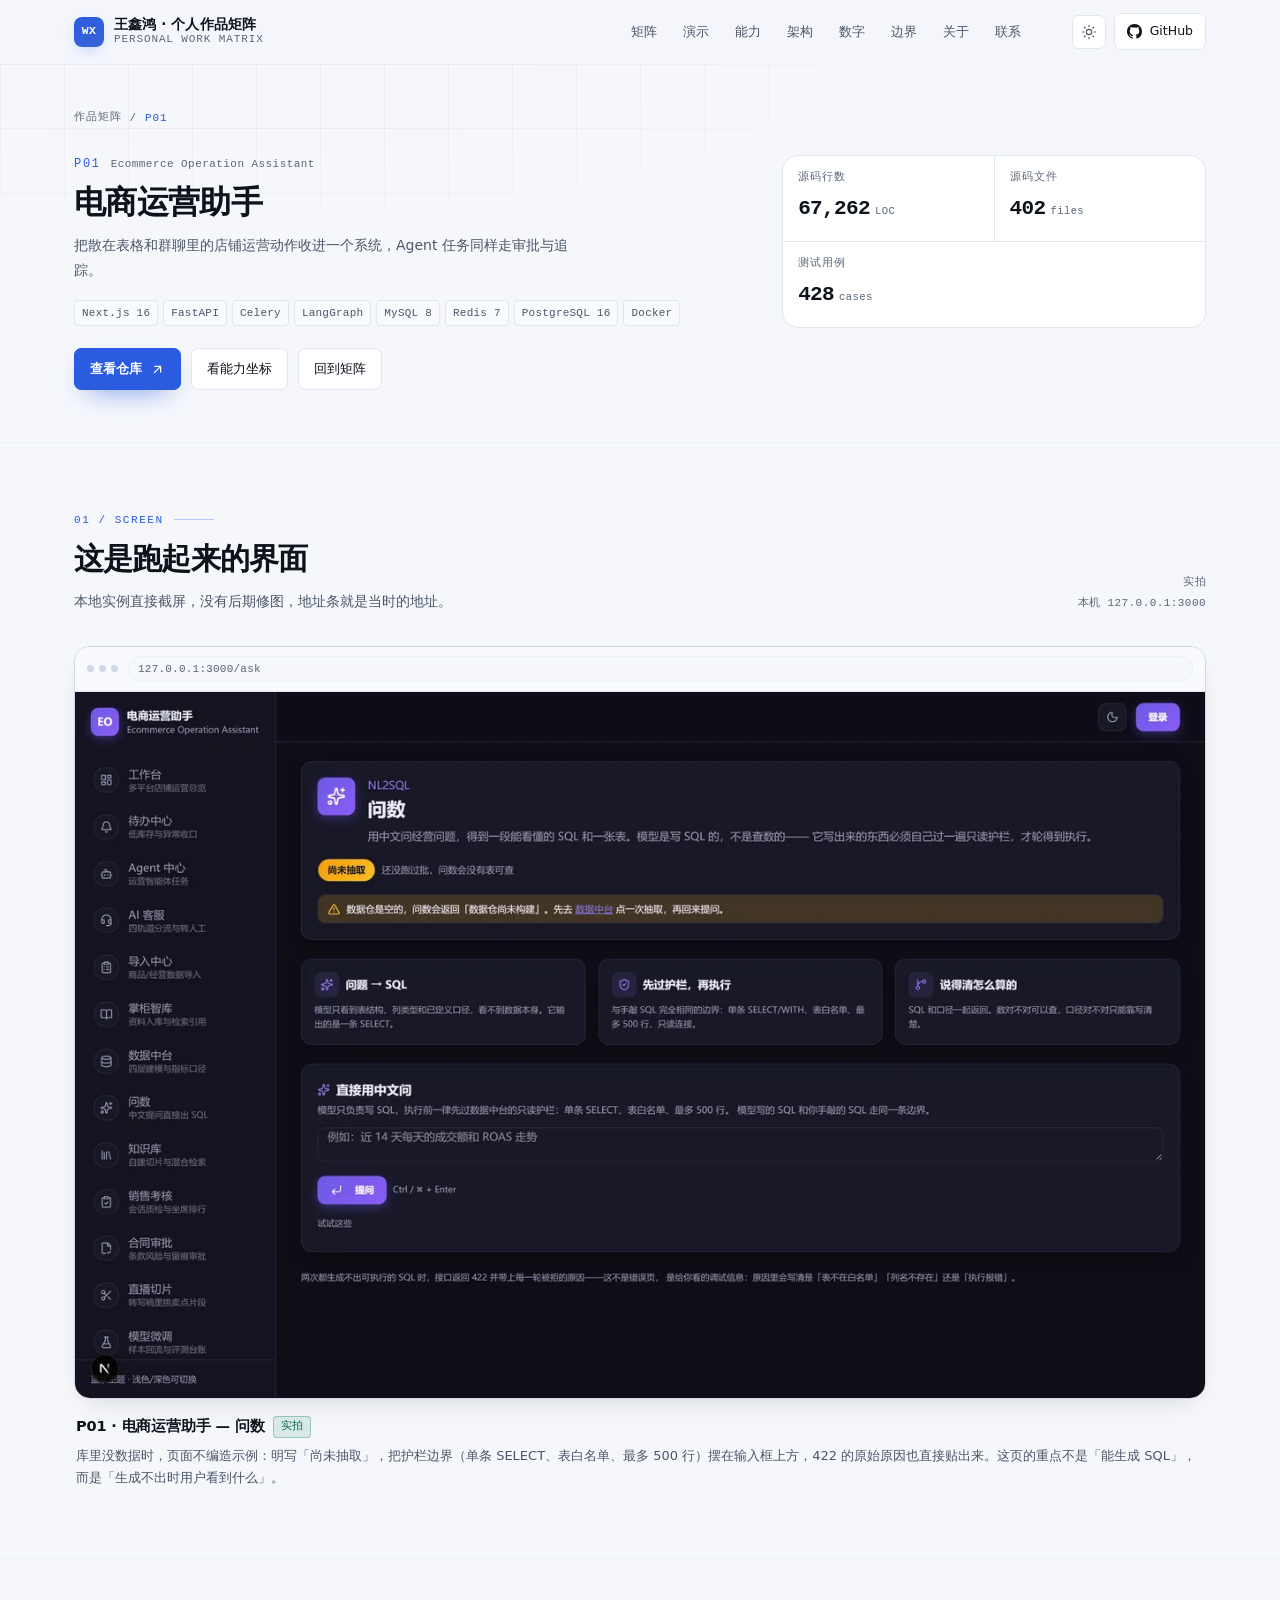
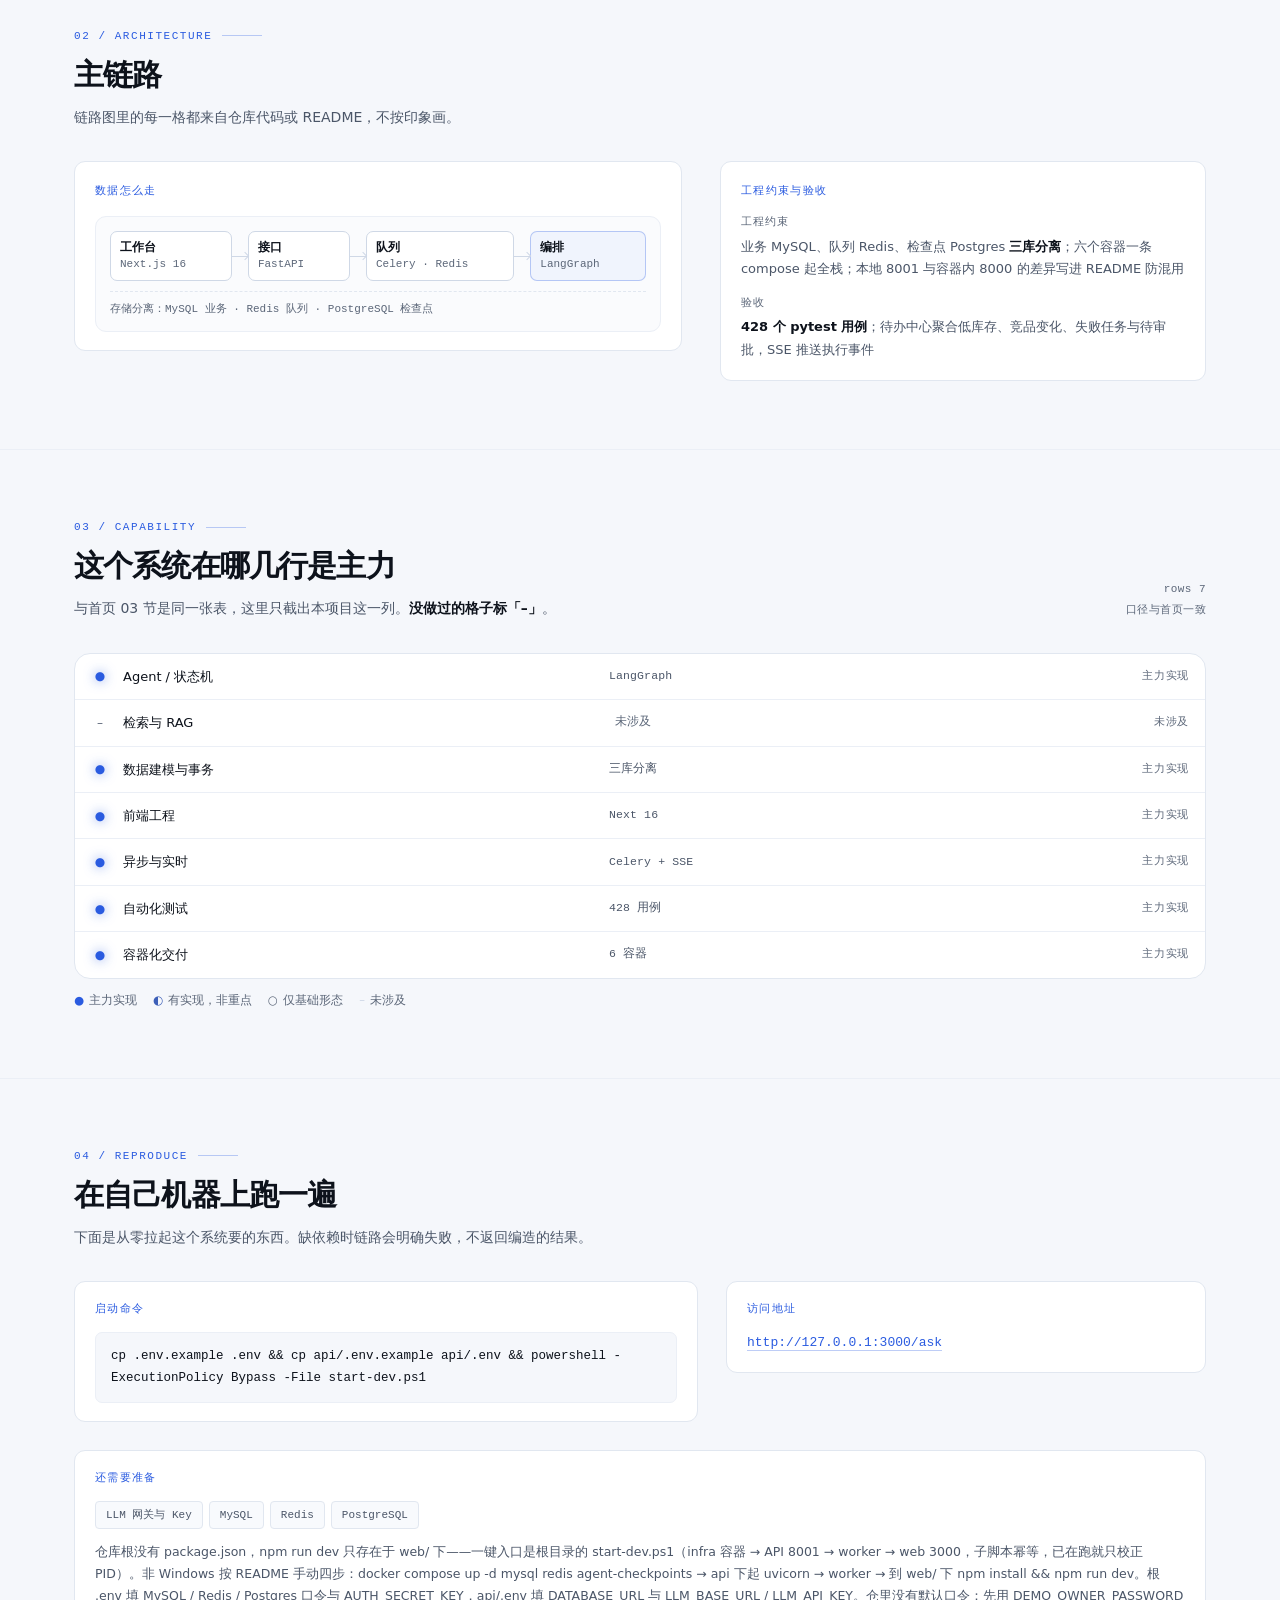
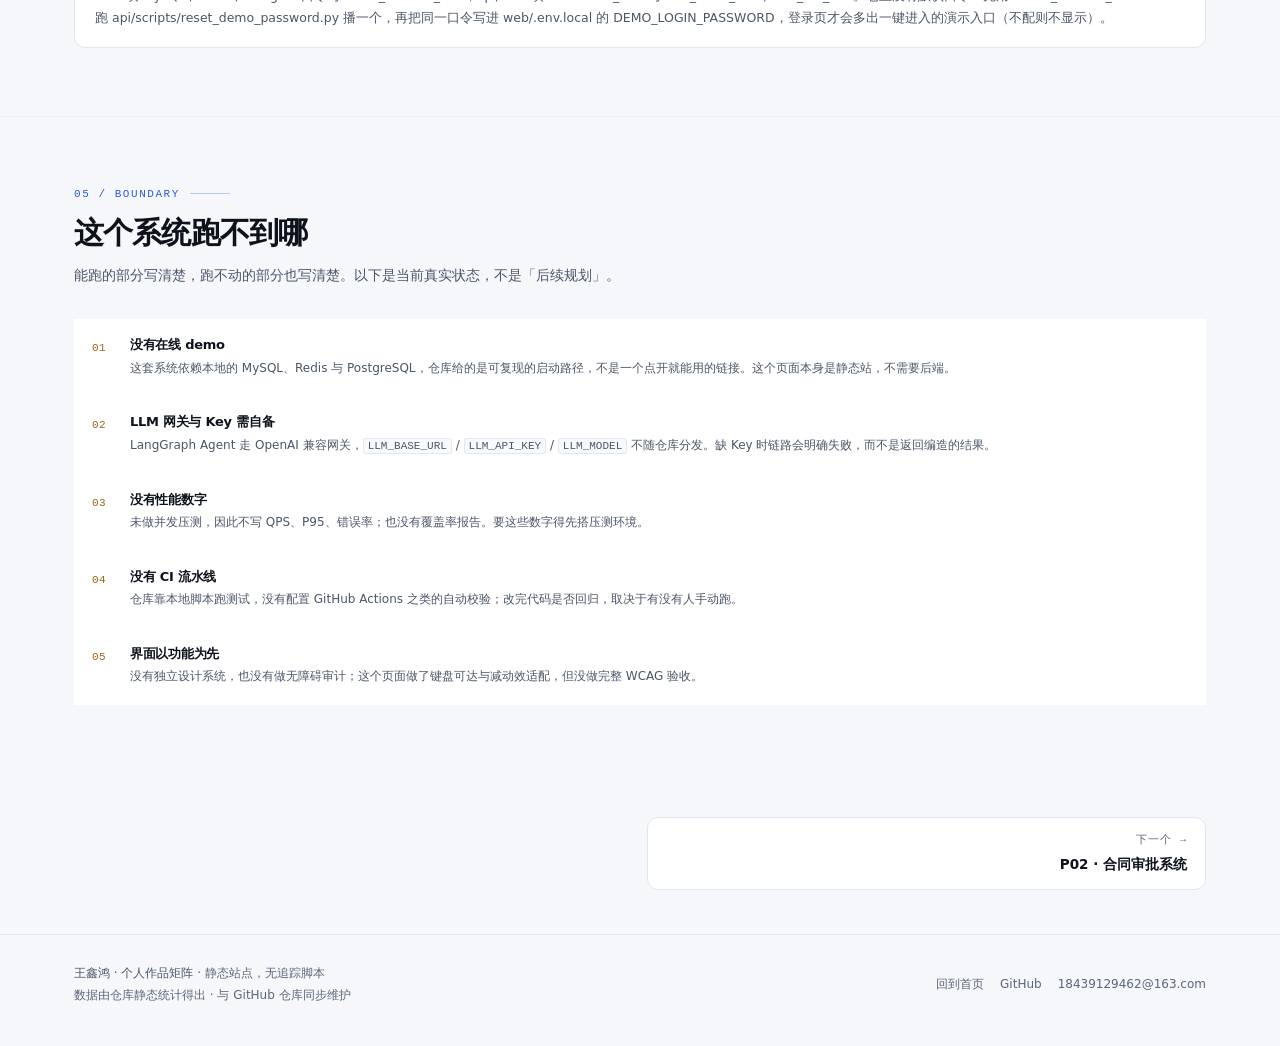
==== commit 055f2ffd: "P01 与 P04 的复现步骤同样对不上仓库 顺着 P02/P03 那条一起查完剩下三个：  - P01：站点写 npm run dev，但仓库根没有 package.json，该脚本只在 web/ " ====
--- a/projects/p01.html
+++ b/projects/p01.html
@@ -309,7 +309,7 @@
       <div class="prepro reveal">
         <div class="prepro__block">
           <div class="pblock__label">启动命令</div>
-          <pre class="prepro__code"><code>npm run dev</code></pre>
+          <pre class="prepro__code"><code>cp .env.example .env &amp;&amp; cp api/.env.example api/.env &amp;&amp; powershell -ExecutionPolicy Bypass -File start-dev.ps1</code></pre>
         </div>
         <div class="prepro__block">
           <div class="pblock__label">访问地址</div>
@@ -323,7 +323,7 @@
             <li>Redis</li>
             <li>PostgreSQL</li>
           </ul>
-          <p class="prepro__note">不需要 Docker：本机起 MySQL / Redis / PostgreSQL 后直接跑 api 与 web。LLM 网关地址与 Key 从 .env.example 的 LLM_BASE_URL / LLM_API_KEY 填。仓里没有默认口令，得先用 DEMO_OWNER_PASSWORD 播一个；再把同一个口令写进 web/.env.local 的 DEMO_LOGIN_PASSWORD，登录页会多出一键进入的演示入口（不配则不显示）。</p>
+          <p class="prepro__note">仓库根没有 package.json，npm run dev 只存在于 web/ 下——一键入口是根目录的 start-dev.ps1（infra 容器 → API 8001 → worker → web 3000，子脚本幂等，已在跑就只校正 PID）。非 Windows 按 README 手动四步：docker compose up -d mysql redis agent-checkpoints → api 下起 uvicorn → worker → 到 web/ 下 npm install &amp;&amp; npm run dev。根 .env 填 MySQL / Redis / Postgres 口令与 AUTH_SECRET_KEY，api/.env 填 DATABASE_URL 与 LLM_BASE_URL / LLM_API_KEY。仓里没有默认口令：先用 DEMO_OWNER_PASSWORD 跑 api/scripts/reset_demo_password.py 播一个，再把同一口令写进 web/.env.local 的 DEMO_LOGIN_PASSWORD，登录页才会多出一键进入的演示入口（不配则不显示）。</p>
         </div>
       </div>
     </div>
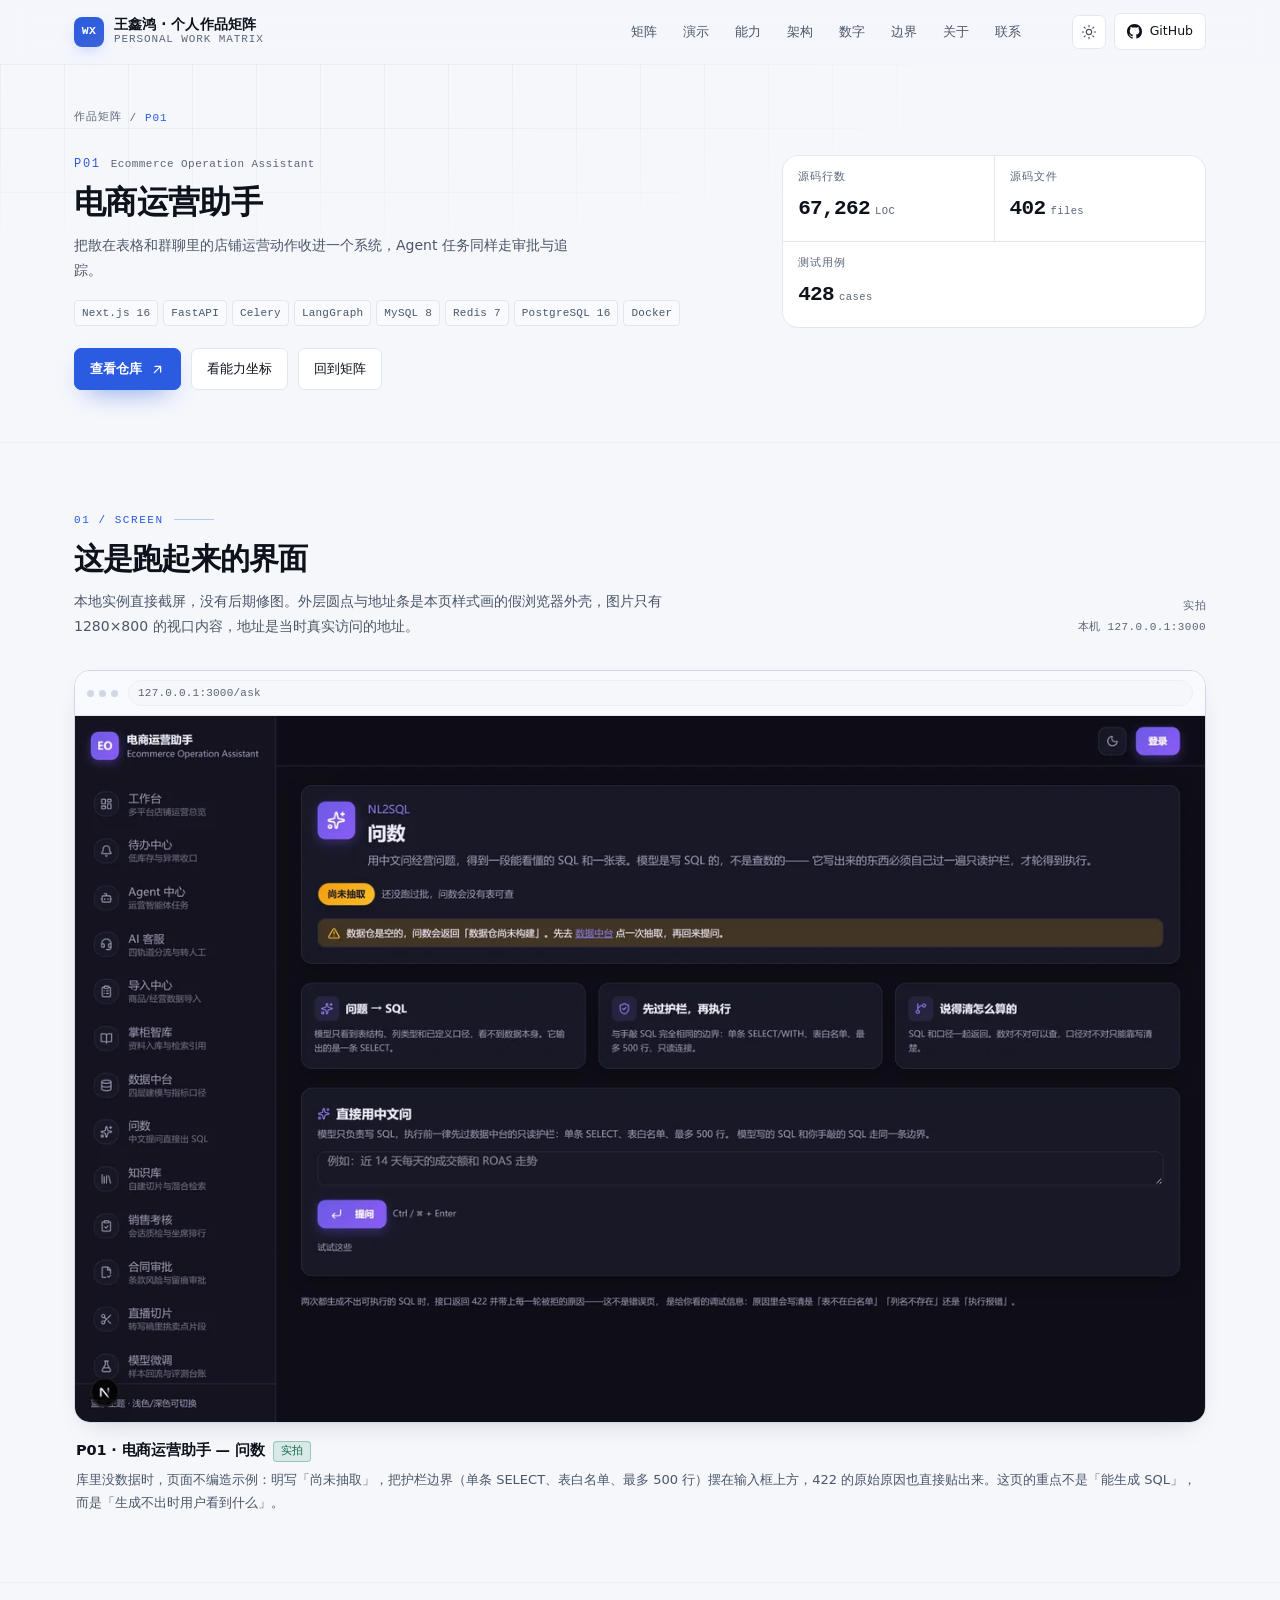
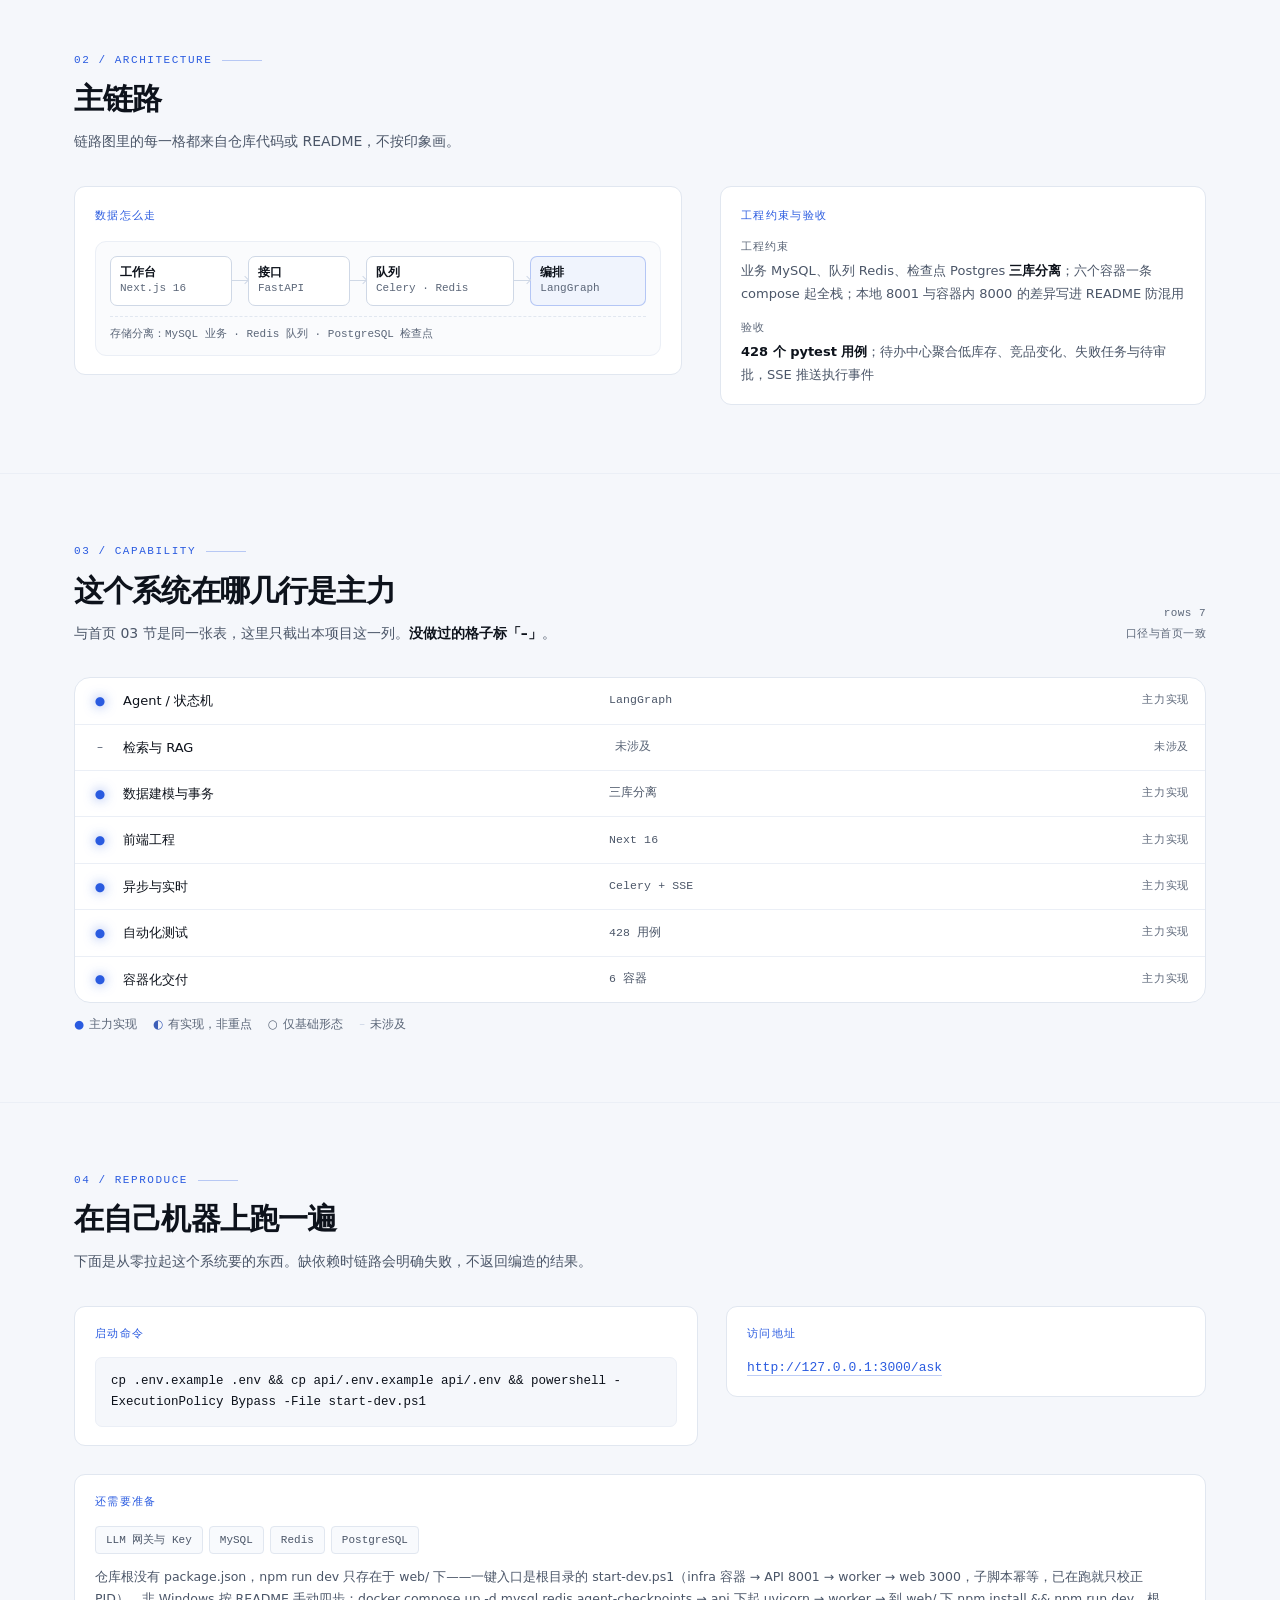
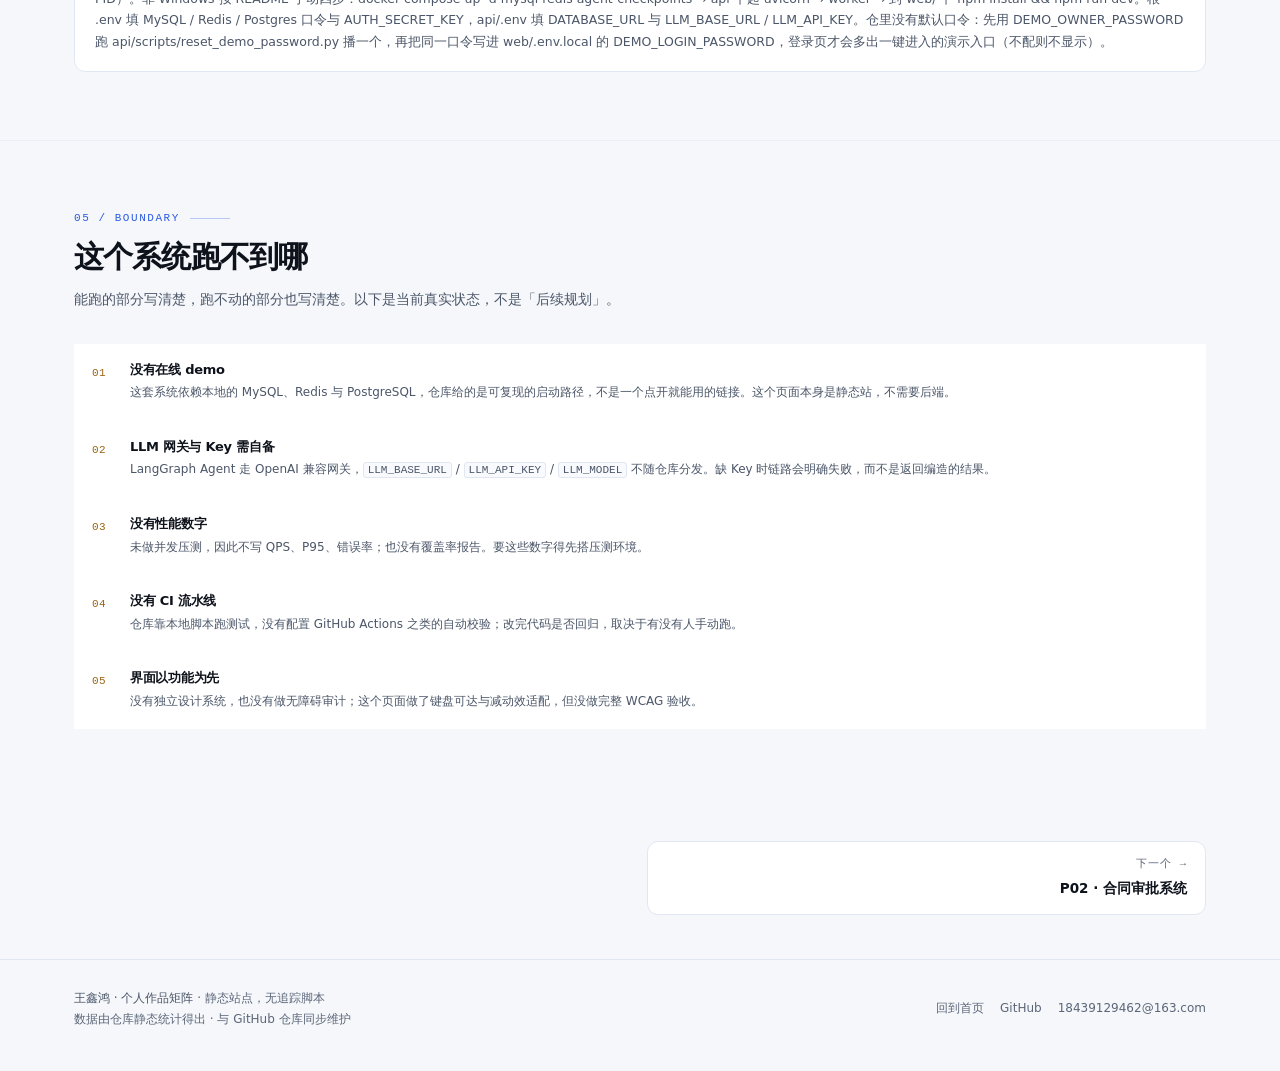
==== commit df43c7d9: "说明 02 节的浏览器外壳是样式画的 「直接截的、没修图」配上圆点与地址条，容易被读成整屏连浏览器 UI 一起截的。 实际图片只有 1280×800 的视口内容，外壳由本页 CSS 绘制、地址取当时真" ====
--- a/projects/p01.html
+++ b/projects/p01.html
@@ -146,7 +146,7 @@
         <div class="sec-head__main">
           <div class="sec-kicker">01 / Screen</div>
           <h2>这是跑起来的界面</h2>
-          <p>本地实例直接截屏，没有后期修图，地址条就是当时的地址。</p>
+          <p>本地实例直接截屏，没有后期修图。外层圆点与地址条是本页样式画的假浏览器外壳，图片只有 1280×800 的视口内容，地址是当时真实访问的地址。</p>
         </div>
         <div class="sec-head__aside">
           实拍<br>
